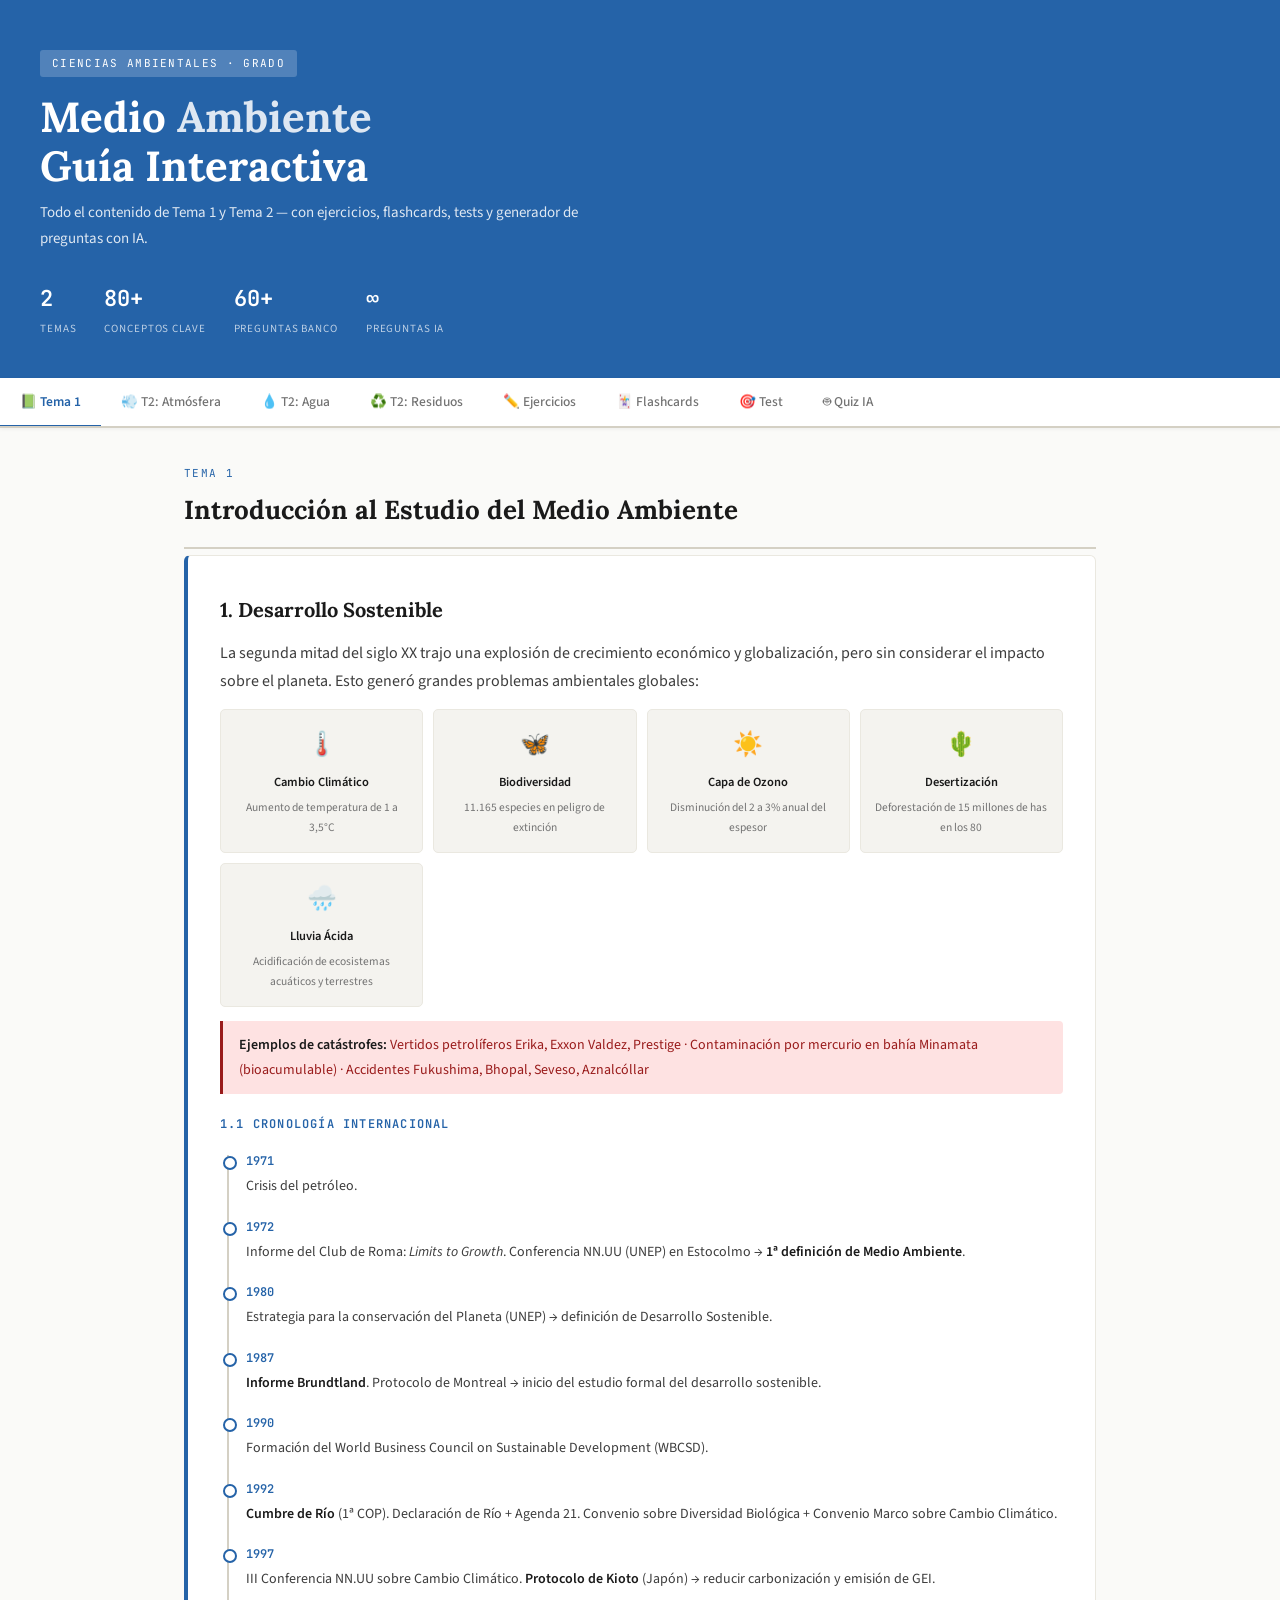
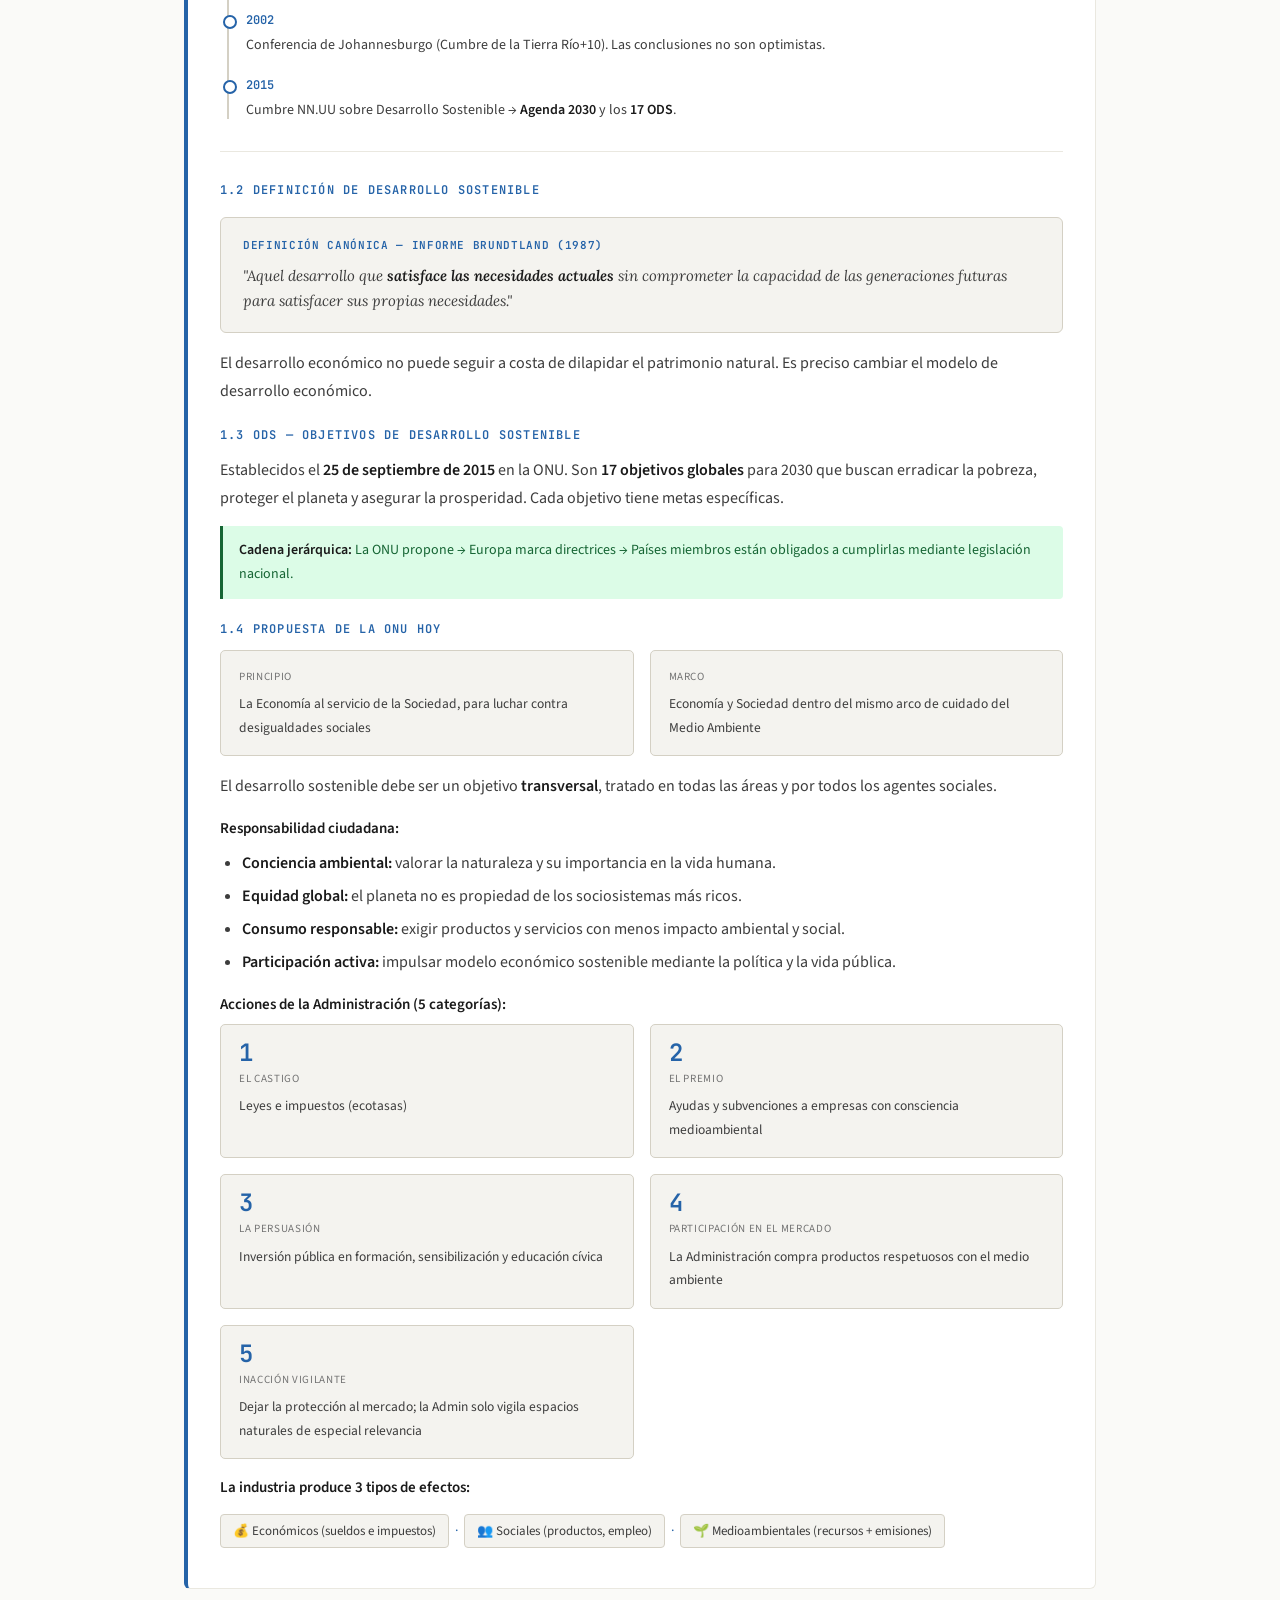
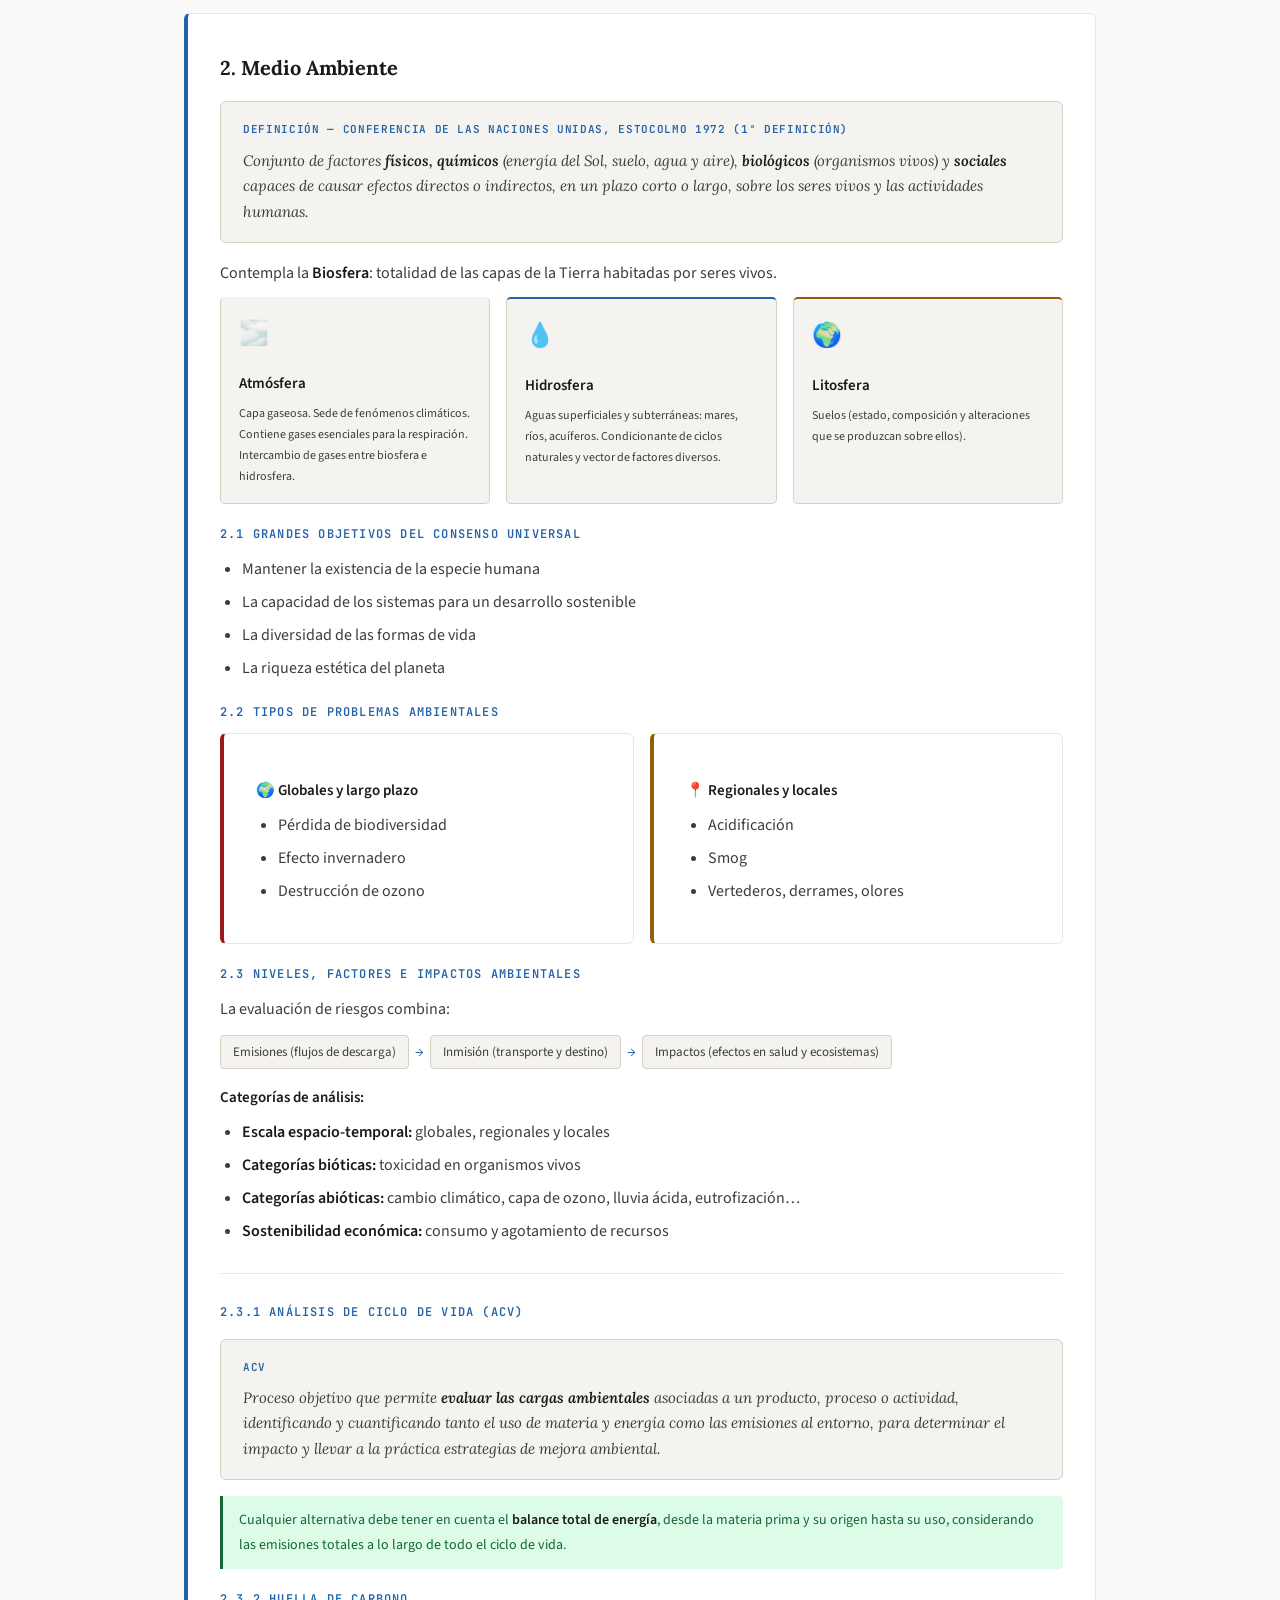
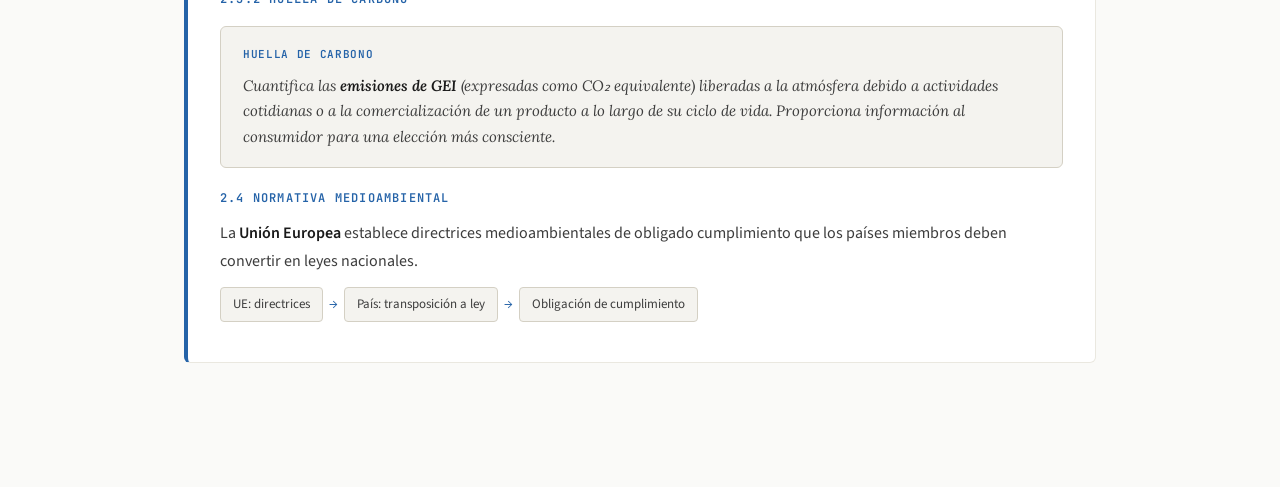
==== index.html @ f657740d "cm" ====
<!DOCTYPE html>
<html lang="es">
<head>
<meta charset="UTF-8">
<meta name="viewport" content="width=device-width, initial-scale=1.0">
<title>Medio Ambiente — Guía de Estudio Interactiva</title>
<link href="https://fonts.googleapis.com/css2?family=Lora:ital,wght@0,400;0,600;0,700;1,400&family=Source+Sans+3:wght@400;500;600&family=JetBrains+Mono:wght@400;500&display=swap" rel="stylesheet">
<style>
:root {
  --bg: #fafaf8;
  --bg2: #ffffff;
  --bg3: #f4f3ef;
  --surface: #f0efe9;
  --surface2: #e8e6de;
  --border: #d4d0c4;
  --border-light: #eae8e0;
  --accent: #2563a8;
  --accent-light: #dbeafe;
  --gold: #92600a;
  --gold-light: #fef3c7;
  --green: #166534;
  --green-light: #dcfce7;
  --red: #991b1b;
  --red-light: #fee2e2;
  --text: #1a1a1a;
  --text2: #3d3d3d;
  --text3: #737373;
  --mono: 'JetBrains Mono', monospace;
  --serif: 'Lora', serif;
  --sans: 'Source Sans 3', sans-serif;
}

* { margin: 0; padding: 0; box-sizing: border-box; }

body {
  background: var(--bg);
  color: var(--text);
  font-family: var(--sans);
  font-size: 16px;
  line-height: 1.75;
  overflow-x: hidden;
}

::-webkit-scrollbar { width: 6px; }
::-webkit-scrollbar-track { background: var(--bg3); }
::-webkit-scrollbar-thumb { background: var(--border); border-radius: 3px; }
::-webkit-scrollbar-thumb:hover { background: var(--accent); }

/* HEADER */
.hero {
  background: var(--accent);
  padding: 48px 40px 40px;
}
.hero-badge {
  display: inline-block;
  background: rgba(255,255,255,0.2);
  color: #fff;
  font-family: var(--mono);
  font-size: 11px;
  letter-spacing: 0.12em;
  padding: 4px 12px;
  border-radius: 3px;
  margin-bottom: 16px;
  text-transform: uppercase;
}
.hero h1 {
  font-family: var(--serif);
  font-size: clamp(26px, 4vw, 42px);
  font-weight: 700;
  line-height: 1.15;
  color: #fff;
  margin-bottom: 10px;
}
.hero h1 span { opacity: 0.85; }
.hero p {
  color: rgba(255,255,255,0.85);
  font-size: 15px;
  max-width: 560px;
  margin-bottom: 28px;
}
.hero-stats { display: flex; gap: 28px; flex-wrap: wrap; }
.hero-stat { display: flex; flex-direction: column; }
.hero-stat .num {
  font-family: var(--mono);
  font-size: 22px;
  font-weight: 600;
  color: #fff;
}
.hero-stat .lbl {
  font-size: 11px;
  color: rgba(255,255,255,0.7);
  text-transform: uppercase;
  letter-spacing: 0.08em;
}

/* NAV */
nav {
  position: sticky;
  top: 0;
  z-index: 100;
  background: #fff;
  border-bottom: 2px solid var(--border);
  display: flex;
  gap: 0;
  overflow-x: auto;
  scrollbar-width: none;
  box-shadow: 0 1px 4px rgba(0,0,0,0.06);
}
nav::-webkit-scrollbar { display: none; }
.nav-btn {
  flex-shrink: 0;
  background: none;
  border: none;
  color: var(--text3);
  font-family: var(--sans);
  font-size: 13.5px;
  font-weight: 500;
  padding: 14px 20px;
  cursor: pointer;
  transition: color 0.15s, border-color 0.15s;
  border-bottom: 3px solid transparent;
  margin-bottom: -2px;
  white-space: nowrap;
}
.nav-btn:hover { color: var(--accent); }
.nav-btn.active { color: var(--accent); border-bottom-color: var(--accent); font-weight: 600; }

/* MAIN LAYOUT */
main { max-width: 960px; margin: 0 auto; padding: 36px 24px 100px; }

/* SECTIONS */
.section { display: none; }
.section.active { display: block; }

/* CARDS */
.card {
  background: var(--bg2);
  border: 1px solid var(--border-light);
  border-radius: 6px;
  padding: 28px 32px;
  margin-bottom: 24px;
}
.card-accent { border-left: 4px solid var(--accent); }
.card-gold { border-left: 4px solid var(--gold); }
.card-blue { border-left: 4px solid var(--accent); }
.card-red { border-left: 4px solid var(--red); }
.card-orange { border-left: 4px solid var(--gold); }

.section-title {
  font-family: var(--serif);
  font-size: 26px;
  font-weight: 700;
  color: var(--text);
  margin-bottom: 6px;
  padding-bottom: 14px;
  border-bottom: 2px solid var(--border);
}
.section-subtitle {
  color: var(--accent);
  font-family: var(--mono);
  font-size: 11px;
  letter-spacing: 0.12em;
  text-transform: uppercase;
  margin-bottom: 4px;
}

h2 {
  font-family: var(--serif);
  font-size: 20px;
  font-weight: 700;
  color: var(--text);
  margin-bottom: 12px;
  margin-top: 8px;
}
h3 {
  font-size: 12px;
  font-weight: 600;
  color: var(--accent);
  margin-bottom: 10px;
  margin-top: 20px;
  text-transform: uppercase;
  letter-spacing: 0.1em;
  font-family: var(--mono);
}
h4 {
  font-size: 15px;
  font-weight: 600;
  color: var(--text);
  margin-bottom: 6px;
  margin-top: 16px;
}
p { color: var(--text2); margin-bottom: 10px; }
ul, ol { color: var(--text2); padding-left: 22px; margin-bottom: 10px; }
li { margin-bottom: 5px; }
strong { color: var(--text); font-weight: 600; }

/* HIGHLIGHT BOXES */
.highlight {
  background: var(--green-light);
  border-left: 3px solid var(--green);
  border-radius: 0 4px 4px 0;
  padding: 12px 16px;
  margin: 14px 0;
  font-size: 14px;
  color: var(--green);
}
.highlight-gold {
  background: var(--gold-light);
  border-left: 3px solid var(--gold);
  border-radius: 0 4px 4px 0;
  padding: 12px 16px;
  margin: 14px 0;
  font-size: 14px;
  color: var(--gold);
}
.highlight-blue {
  background: var(--accent-light);
  border-left: 3px solid var(--accent);
  border-radius: 0 4px 4px 0;
  padding: 12px 16px;
  margin: 14px 0;
  font-size: 14px;
  color: var(--accent);
}
.highlight-red {
  background: var(--red-light);
  border-left: 3px solid var(--red);
  border-radius: 0 4px 4px 0;
  padding: 12px 16px;
  margin: 14px 0;
  font-size: 14px;
  color: var(--red);
}

/* DEFINITION BOX */
.def-box {
  background: var(--bg3);
  border-radius: 6px;
  padding: 18px 22px;
  margin: 16px 0;
  border: 1px solid var(--border);
}
.def-term {
  font-family: var(--mono);
  font-size: 11px;
  font-weight: 600;
  color: var(--accent);
  letter-spacing: 0.06em;
  text-transform: uppercase;
  margin-bottom: 8px;
}
.def-text { color: var(--text2); font-size: 15px; font-family: var(--serif); font-style: italic; line-height: 1.7; }

/* TABLE */
table {
  width: 100%;
  border-collapse: collapse;
  margin: 16px 0;
  font-size: 14px;
}
th {
  background: var(--bg3);
  color: var(--text);
  font-family: var(--sans);
  font-size: 12px;
  font-weight: 600;
  letter-spacing: 0.04em;
  text-transform: uppercase;
  padding: 10px 14px;
  text-align: left;
  border-bottom: 2px solid var(--border);
}
td {
  padding: 9px 14px;
  border-bottom: 1px solid var(--border-light);
  color: var(--text2);
  vertical-align: top;
}
tr:nth-child(even) td { background: var(--bg3); }

/* TAG/BADGE */
.tag {
  display: inline-block;
  background: var(--surface);
  border: 1px solid var(--border);
  color: var(--text3);
  font-family: var(--mono);
  font-size: 11px;
  padding: 2px 8px;
  border-radius: 3px;
  margin: 2px 3px 2px 0;
}
.tag-green { color: var(--green); border-color: #bbf7d0; background: var(--green-light); }
.tag-gold { color: var(--gold); border-color: #fde68a; background: var(--gold-light); }
.tag-blue { color: var(--accent); border-color: #bfdbfe; background: var(--accent-light); }
.tag-red { color: var(--red); border-color: #fecaca; background: var(--red-light); }

/* GRID */
.grid-2 { display: grid; grid-template-columns: 1fr 1fr; gap: 16px; margin-bottom: 16px; }
.grid-3 { display: grid; grid-template-columns: 1fr 1fr 1fr; gap: 16px; margin-bottom: 16px; }
@media (max-width: 700px) {
  .grid-2, .grid-3 { grid-template-columns: 1fr; }
}

/* MINI CARD */
.mini-card {
  background: var(--bg3);
  border: 1px solid var(--border);
  border-radius: 5px;
  padding: 16px 18px;
}
.mini-card .num {
  font-family: var(--mono);
  font-size: 24px;
  font-weight: 600;
  color: var(--accent);
  line-height: 1;
  margin-bottom: 4px;
}
.mini-card .label { font-size: 11px; color: var(--text3); text-transform: uppercase; letter-spacing: 0.06em; }
.mini-card .desc { font-size: 13.5px; color: var(--text2); margin-top: 6px; }

/* TIMELINE */
.timeline { position: relative; padding-left: 26px; margin: 16px 0; }
.timeline::before {
  content: '';
  position: absolute;
  left: 7px; top: 4px; bottom: 4px;
  width: 2px;
  background: var(--border);
}
.timeline-item { position: relative; margin-bottom: 18px; }
.timeline-item::before {
  content: '';
  position: absolute;
  left: -23px; top: 5px;
  width: 10px; height: 10px;
  border-radius: 50%;
  background: var(--bg2);
  border: 2px solid var(--accent);
}
.timeline-year {
  font-family: var(--mono);
  font-size: 12px;
  font-weight: 600;
  color: var(--accent);
  margin-bottom: 2px;
}
.timeline-text { font-size: 14px; color: var(--text2); }

/* ACCORDION */
.accordion {
  border: 1px solid var(--border);
  border-radius: 5px;
  margin-bottom: 8px;
  overflow: hidden;
}
.accordion-header {
  background: var(--bg3);
  padding: 13px 18px;
  cursor: pointer;
  display: flex;
  justify-content: space-between;
  align-items: center;
  font-weight: 600;
  font-size: 14px;
  color: var(--text);
  transition: background 0.15s;
  user-select: none;
}
.accordion-header:hover { background: var(--surface2); }
.accordion-icon {
  font-family: var(--mono);
  font-size: 18px;
  color: var(--accent);
  transition: transform 0.2s;
  line-height: 1;
}
.accordion-body {
  max-height: 0;
  overflow: hidden;
  transition: max-height 0.35s ease;
  background: var(--bg2);
}
.accordion-body-inner { padding: 16px 18px; font-size: 14px; color: var(--text2); }
.accordion.open .accordion-icon { transform: rotate(45deg); }
.accordion.open .accordion-body { max-height: 1500px; }

/* QUIZ */
.quiz-header {
  display: flex;
  justify-content: space-between;
  align-items: center;
  margin-bottom: 20px;
  flex-wrap: wrap;
  gap: 8px;
}
.quiz-progress { font-family: var(--mono); font-size: 12px; color: var(--text3); }
.quiz-score-badge {
  background: var(--accent-light);
  border: 1px solid #bfdbfe;
  border-radius: 4px;
  padding: 4px 14px;
  font-family: var(--mono);
  font-size: 13px;
  color: var(--accent);
  font-weight: 600;
}
.question-box {
  background: var(--bg2);
  border: 1px solid var(--border);
  border-radius: 6px;
  padding: 26px;
  margin-bottom: 16px;
}
.question-num {
  font-family: var(--mono);
  font-size: 11px;
  color: var(--text3);
  letter-spacing: 0.12em;
  text-transform: uppercase;
  margin-bottom: 8px;
}
.question-topic {
  display: inline-block;
  background: var(--accent-light);
  color: var(--accent);
  font-size: 11px;
  font-family: var(--mono);
  padding: 2px 10px;
  border-radius: 3px;
  margin-bottom: 14px;
}
.question-text {
  font-size: 16px;
  font-weight: 500;
  color: var(--text);
  line-height: 1.6;
  margin-bottom: 18px;
  font-family: var(--serif);
}
.options { display: flex; flex-direction: column; gap: 8px; }
.option-btn {
  background: var(--bg3);
  border: 1px solid var(--border);
  border-radius: 5px;
  padding: 12px 16px;
  text-align: left;
  color: var(--text2);
  font-family: var(--sans);
  font-size: 14.5px;
  cursor: pointer;
  transition: all 0.15s;
  display: flex;
  align-items: flex-start;
  gap: 12px;
}
.option-btn:hover:not(:disabled) {
  background: var(--accent-light);
  border-color: #93c5fd;
  color: var(--text);
}
.option-btn.correct { background: var(--green-light); border-color: #86efac; color: var(--green); }
.option-btn.wrong { background: var(--red-light); border-color: #fca5a5; color: var(--red); }
.option-letter {
  flex-shrink: 0;
  width: 24px; height: 24px;
  background: var(--bg2);
  border: 1px solid var(--border);
  border-radius: 4px;
  display: flex; align-items: center; justify-content: center;
  font-family: var(--mono);
  font-size: 11px;
  font-weight: 600;
  color: var(--text3);
}
.option-btn.correct .option-letter { background: var(--green); color: #fff; border-color: var(--green); }
.option-btn.wrong .option-letter { background: var(--red); color: #fff; border-color: var(--red); }

.feedback-box {
  display: none;
  border-radius: 5px;
  padding: 12px 16px;
  margin-top: 12px;
  font-size: 14px;
}
.feedback-box.show { display: block; }
.feedback-box.correct-fb { background: var(--green-light); border: 1px solid #86efac; color: var(--green); }
.feedback-box.wrong-fb { background: var(--red-light); border: 1px solid #fca5a5; color: var(--red); }
.feedback-icon { font-size: 16px; margin-right: 6px; }

.quiz-actions { display: flex; gap: 10px; align-items: center; flex-wrap: wrap; margin-top: 16px; }

/* BUTTONS */
.btn {
  background: var(--accent);
  color: #fff;
  border: none;
  border-radius: 5px;
  padding: 10px 20px;
  font-family: var(--sans);
  font-size: 14px;
  font-weight: 600;
  cursor: pointer;
  transition: opacity 0.15s, transform 0.1s;
}
.btn:hover { opacity: 0.88; transform: translateY(-1px); }
.btn:active { transform: translateY(0); }
.btn-secondary {
  background: var(--bg3);
  color: var(--text2);
  border: 1px solid var(--border);
}
.btn-secondary:hover { background: var(--surface2); color: var(--text); opacity: 1; }
.btn-gold { background: var(--gold); color: #fff; }
.btn-gold:hover { opacity: 0.88; }
.btn-blue { background: var(--accent); color: #fff; }

/* FLASHCARD */
.flashcard-container { perspective: 1000px; }
.flashcard {
  width: 100%;
  min-height: 200px;
  position: relative;
  transform-style: preserve-3d;
  transition: transform 0.45s;
  cursor: pointer;
  margin-bottom: 20px;
}
.flashcard.flipped { transform: rotateY(180deg); }
.flashcard-face {
  position: absolute;
  width: 100%; height: 100%;
  min-height: 200px;
  backface-visibility: hidden;
  border-radius: 8px;
  display: flex;
  flex-direction: column;
  align-items: center;
  justify-content: center;
  padding: 32px;
  text-align: center;
}
.flashcard-front { background: var(--bg2); border: 2px solid var(--border); }
.flashcard-back { background: var(--accent-light); border: 2px solid var(--accent); transform: rotateY(180deg); }
.flashcard-label {
  font-family: var(--mono);
  font-size: 10px;
  color: var(--text3);
  text-transform: uppercase;
  letter-spacing: 0.18em;
  margin-bottom: 12px;
}
.flashcard-text { font-size: 17px; font-weight: 500; color: var(--text); line-height: 1.5; font-family: var(--serif); }
.flashcard-back .flashcard-text { color: var(--accent); font-size: 14.5px; font-weight: 400; font-family: var(--sans); }
.flashcard-hint { font-size: 11px; color: var(--text3); margin-top: 12px; font-family: var(--mono); }

/* MATCHING */
.matching-grid { display: grid; grid-template-columns: 1fr 1fr; gap: 10px; margin-bottom: 14px; }
.match-item {
  background: var(--bg3);
  border: 1px solid var(--border);
  border-radius: 5px;
  padding: 12px 14px;
  cursor: pointer;
  font-size: 13.5px;
  color: var(--text2);
  transition: all 0.15s;
  text-align: center;
  user-select: none;
  min-height: 48px;
  display: flex; align-items: center; justify-content: center;
}
.match-item:hover { border-color: var(--accent); color: var(--accent); }
.match-item.selected { border-color: var(--accent); color: var(--accent); background: var(--accent-light); }
.match-item.matched { border-color: #86efac; color: var(--green); background: var(--green-light); opacity: 0.8; cursor: default; }
.match-item.wrong-match { border-color: #fca5a5; color: var(--red); background: var(--red-light); }

/* FILL IN THE BLANK */
.fill-sentence { font-size: 15px; color: var(--text2); line-height: 2.2; margin-bottom: 14px; }
.blank-input {
  background: var(--bg2);
  border: 1px solid var(--accent);
  border-bottom: 2px solid var(--accent);
  border-radius: 3px;
  color: var(--text);
  font-family: var(--mono);
  font-size: 13px;
  padding: 2px 10px;
  width: 150px;
  text-align: center;
  outline: none;
  transition: border-color 0.15s;
}
.blank-input:focus { box-shadow: 0 0 0 3px var(--accent-light); }
.blank-input.correct-blank { border-color: var(--green); background: var(--green-light); color: var(--green); }
.blank-input.wrong-blank { border-color: var(--red); background: var(--red-light); color: var(--red); }

/* PROGRESS BAR */
.progress-bar { height: 4px; background: var(--surface); border-radius: 2px; overflow: hidden; margin-bottom: 18px; }
.progress-fill {
  height: 100%;
  background: var(--accent);
  border-radius: 2px;
  transition: width 0.4s ease;
}

/* TRUE/FALSE */
.tf-options { display: flex; gap: 12px; margin: 12px 0; }
.tf-btn {
  flex: 1;
  padding: 13px;
  border: 1px solid var(--border);
  border-radius: 5px;
  background: var(--bg3);
  color: var(--text2);
  font-family: var(--sans);
  font-size: 15px;
  font-weight: 600;
  cursor: pointer;
  transition: all 0.15s;
  text-align: center;
}
.tf-btn:hover:not(:disabled) { border-color: var(--accent); color: var(--accent); background: var(--accent-light); }
.tf-btn.correct-tf { background: var(--green-light); border-color: #86efac; color: var(--green); }
.tf-btn.wrong-tf { background: var(--red-light); border-color: #fca5a5; color: var(--red); }

/* AI QUIZ */
.ai-section {
  background: var(--bg2);
  border: 1px solid var(--border);
  border-top: 3px solid var(--accent);
  border-radius: 6px;
  padding: 28px 32px;
  margin-bottom: 28px;
}
.ai-title { font-family: var(--serif); font-size: 20px; font-weight: 700; color: var(--text); margin-bottom: 6px; }
.ai-desc { font-size: 14px; color: var(--text3); margin-bottom: 18px; }
.ai-controls { display: flex; gap: 10px; flex-wrap: wrap; align-items: center; margin-bottom: 18px; }
.ai-select {
  background: var(--bg3);
  border: 1px solid var(--border);
  color: var(--text);
  font-family: var(--sans);
  font-size: 14px;
  padding: 8px 12px;
  border-radius: 4px;
  outline: none;
  cursor: pointer;
}
.ai-select:focus { border-color: var(--accent); }
.loading-indicator { display: none; align-items: center; gap: 8px; color: var(--text3); font-size: 13px; }
.loading-indicator.show { display: flex; }
.loading-dots span {
  display: inline-block;
  width: 6px; height: 6px;
  background: var(--accent);
  border-radius: 50%;
  animation: bounce 1.2s infinite;
  margin: 0 2px;
}
.loading-dots span:nth-child(2) { animation-delay: 0.2s; }
.loading-dots span:nth-child(3) { animation-delay: 0.4s; }
@keyframes bounce {
  0%, 80%, 100% { transform: translateY(0); }
  40% { transform: translateY(-7px); }
}
.ai-question-display { display: none; margin-top: 20px; }
.ai-question-display.show { display: block; }

/* BANK */
.bank-grid { display: grid; grid-template-columns: repeat(auto-fill, minmax(280px, 1fr)); gap: 12px; margin-bottom: 20px; }
.bank-item {
  background: var(--bg2);
  border: 1px solid var(--border-light);
  border-radius: 5px;
  padding: 16px;
  transition: border-color 0.15s;
}
.bank-item:hover { border-color: var(--border); }
.bank-item-num { font-family: var(--mono); font-size: 10px; color: var(--text3); margin-bottom: 6px; }
.bank-item-q { font-size: 13.5px; color: var(--text); margin-bottom: 8px; font-weight: 500; line-height: 1.5; }
.bank-item-a {
  font-size: 13px;
  color: var(--text2);
  padding: 10px 12px;
  background: var(--bg3);
  border-radius: 4px;
  border-left: 3px solid var(--accent);
  display: none;
  line-height: 1.5;
}
.bank-item-a.show { display: block; }
.bank-toggle {
  background: none;
  border: none;
  color: var(--accent);
  font-size: 12px;
  font-family: var(--mono);
  cursor: pointer;
  padding: 4px 0;
  transition: opacity 0.15s;
  text-transform: uppercase;
  letter-spacing: 0.08em;
}
.bank-toggle:hover { opacity: 0.7; }

/* SEPARATOR */
.sep { height: 1px; background: var(--border-light); margin: 28px 0; }

/* SCORE SUMMARY */
.score-summary {
  background: var(--bg3);
  border: 1px solid var(--border);
  border-radius: 6px;
  padding: 24px 28px;
  text-align: center;
  display: none;
}
.score-summary.show { display: block; }
.score-big { font-family: var(--mono); font-size: 48px; font-weight: 600; color: var(--accent); line-height: 1; margin-bottom: 8px; }
.score-label { font-size: 14px; color: var(--text3); margin-bottom: 12px; }
.score-msg { font-size: 15px; color: var(--text2); }

/* ANIMATIONS */
@keyframes fadeIn {
  from { opacity: 0; transform: translateY(6px); }
  to { opacity: 1; transform: translateY(0); }
}
.section.active { animation: fadeIn 0.25s ease; }

/* FORMULA */
.formula {
  font-family: var(--mono);
  background: var(--gold-light);
  border: 1px solid #fde68a;
  border-radius: 4px;
  padding: 10px 16px;
  margin: 10px 0;
  font-size: 13.5px;
  color: var(--gold);
  display: block;
}

/* PYRAMID */
.pyramid { margin: 18px 0; }
.pyramid-level { display: flex; justify-content: center; margin-bottom: 4px; }
.pyramid-block {
  border-radius: 4px;
  padding: 9px 18px;
  text-align: center;
  font-size: 13px;
  font-weight: 500;
  transition: transform 0.15s;
  cursor: default;
  white-space: nowrap;
}
.pyramid-block:hover { transform: scale(1.02); }

/* CHIP FLOW */
.flow { display: flex; align-items: center; flex-wrap: wrap; gap: 6px; margin: 12px 0; }
.flow-step {
  background: var(--bg3);
  border: 1px solid var(--border);
  border-radius: 4px;
  padding: 5px 12px;
  font-size: 13px;
  color: var(--text2);
  white-space: nowrap;
}
.flow-arrow { color: var(--accent); font-size: 14px; flex-shrink: 0; }

/* CONTAMINANT GRID */
.contaminant-grid { display: grid; grid-template-columns: repeat(auto-fill, minmax(180px, 1fr)); gap: 10px; margin: 14px 0; }
.contaminant-card {
  background: var(--bg3);
  border: 1px solid var(--border-light);
  border-radius: 5px;
  padding: 14px;
  text-align: center;
}
.contaminant-icon { font-size: 24px; margin-bottom: 6px; }
.contaminant-name { font-family: var(--sans); font-size: 12.5px; color: var(--text); font-weight: 600; margin-bottom: 4px; }
.contaminant-desc { font-size: 11.5px; color: var(--text3); }

/* TECH GRID */
.tech-grid { display: grid; grid-template-columns: repeat(auto-fill, minmax(210px, 1fr)); gap: 12px; margin: 14px 0; }
.tech-card {
  background: var(--bg2);
  border: 1px solid var(--border-light);
  border-radius: 5px;
  padding: 16px;
  transition: border-color 0.15s;
}
.tech-card:hover { border-color: var(--border); }
.tech-name { font-family: var(--mono); font-size: 11px; font-weight: 600; color: var(--accent); margin-bottom: 10px; text-transform: uppercase; letter-spacing: 0.08em; }
.tech-row { display: flex; justify-content: space-between; font-size: 12.5px; margin-bottom: 4px; }
.tech-key { color: var(--text3); }
.tech-val { color: var(--text2); text-align: right; max-width: 60%; }

/* RESPONSIVE */
@media (max-width: 600px) {
  .hero { padding: 36px 20px 32px; }
  main { padding: 20px 16px 80px; }
  .card { padding: 20px 18px; }
  .question-box { padding: 18px; }
  .matching-grid { grid-template-columns: 1fr; }
  .ai-section { padding: 20px 18px; }
}
</style>
</head>
<body>

<!-- ===== HERO ===== -->
<div class="hero">
  <div class="hero-badge">Ciencias Ambientales · Grado</div>
  <h1>Medio <span>Ambiente</span><br>Guía Interactiva</h1>
  <p>Todo el contenido de Tema 1 y Tema 2 — con ejercicios, flashcards, tests y generador de preguntas con IA.</p>
  <div class="hero-stats">
    <div class="hero-stat"><span class="num">2</span><span class="lbl">Temas</span></div>
    <div class="hero-stat"><span class="num">80+</span><span class="lbl">Conceptos clave</span></div>
    <div class="hero-stat"><span class="num">60+</span><span class="lbl">Preguntas banco</span></div>
    <div class="hero-stat"><span class="num">∞</span><span class="lbl">Preguntas IA</span></div>
  </div>
</div>

<!-- ===== NAV ===== -->
<nav id="main-nav">
  <button class="nav-btn active" onclick="showSection('tema1')">📗 Tema 1</button>
  <button class="nav-btn" onclick="showSection('tema2-atm')">💨 T2: Atmósfera</button>
  <button class="nav-btn" onclick="showSection('tema2-agua')">💧 T2: Agua</button>
  <button class="nav-btn" onclick="showSection('tema2-residuos')">♻️ T2: Residuos</button>
  <button class="nav-btn" onclick="showSection('ejercicios')">✏️ Ejercicios</button>
  <button class="nav-btn" onclick="showSection('flashcards')">🃏 Flashcards</button>
  <button class="nav-btn" onclick="showSection('test')">🎯 Test</button>
  <button class="nav-btn" onclick="showSection('ia-quiz')">🤖 Quiz IA</button>
</nav>

<main>

<!-- ============================================================
     TEMA 1: INTRODUCCIÓN AL MEDIO AMBIENTE
     ============================================================ -->
<div id="tema1" class="section active">
  <p class="section-subtitle">Tema 1</p>
  <h1 class="section-title">Introducción al Estudio del Medio Ambiente</h1>

  <!-- 1. DESARROLLO SOSTENIBLE -->
  <div class="card card-accent">
    <h2>1. Desarrollo Sostenible</h2>
    <p>La segunda mitad del siglo XX trajo una explosión de crecimiento económico y globalización, pero sin considerar el impacto sobre el planeta. Esto generó grandes problemas ambientales globales:</p>
    <div class="contaminant-grid">
      <div class="contaminant-card">
        <div class="contaminant-icon">🌡️</div>
        <div class="contaminant-name">Cambio Climático</div>
        <div class="contaminant-desc">Aumento de temperatura de 1 a 3,5°C</div>
      </div>
      <div class="contaminant-card">
        <div class="contaminant-icon">🦋</div>
        <div class="contaminant-name">Biodiversidad</div>
        <div class="contaminant-desc">11.165 especies en peligro de extinción</div>
      </div>
      <div class="contaminant-card">
        <div class="contaminant-icon">☀️</div>
        <div class="contaminant-name">Capa de Ozono</div>
        <div class="contaminant-desc">Disminución del 2 a 3% anual del espesor</div>
      </div>
      <div class="contaminant-card">
        <div class="contaminant-icon">🌵</div>
        <div class="contaminant-name">Desertización</div>
        <div class="contaminant-desc">Deforestación de 15 millones de has en los 80</div>
      </div>
      <div class="contaminant-card">
        <div class="contaminant-icon">🌧️</div>
        <div class="contaminant-name">Lluvia Ácida</div>
        <div class="contaminant-desc">Acidificación de ecosistemas acuáticos y terrestres</div>
      </div>
    </div>

    <div class="highlight-red">
      <strong>Ejemplos de catástrofes:</strong> Vertidos petrolíferos Erika, Exxon Valdez, Prestige · Contaminación por mercurio en bahía Minamata (bioacumulable) · Accidentes Fukushima, Bhopal, Seveso, Aznalcóllar
    </div>

    <h3>1.1 Cronología Internacional</h3>
    <div class="timeline">
      <div class="timeline-item">
        <div class="timeline-year">1971</div>
        <div class="timeline-text">Crisis del petróleo.</div>
      </div>
      <div class="timeline-item">
        <div class="timeline-year">1972</div>
        <div class="timeline-text">Informe del Club de Roma: <em>Limits to Growth</em>. Conferencia NN.UU (UNEP) en Estocolmo → <strong>1ª definición de Medio Ambiente</strong>.</div>
      </div>
      <div class="timeline-item">
        <div class="timeline-year">1980</div>
        <div class="timeline-text">Estrategia para la conservación del Planeta (UNEP) → definición de Desarrollo Sostenible.</div>
      </div>
      <div class="timeline-item">
        <div class="timeline-year">1987</div>
        <div class="timeline-text"><strong>Informe Brundtland</strong>. Protocolo de Montreal → inicio del estudio formal del desarrollo sostenible.</div>
      </div>
      <div class="timeline-item">
        <div class="timeline-year">1990</div>
        <div class="timeline-text">Formación del World Business Council on Sustainable Development (WBCSD).</div>
      </div>
      <div class="timeline-item">
        <div class="timeline-year">1992</div>
        <div class="timeline-text"><strong>Cumbre de Río</strong> (1ª COP). Declaración de Río + Agenda 21. Convenio sobre Diversidad Biológica + Convenio Marco sobre Cambio Climático.</div>
      </div>
      <div class="timeline-item">
        <div class="timeline-year">1997</div>
        <div class="timeline-text">III Conferencia NN.UU sobre Cambio Climático. <strong>Protocolo de Kioto</strong> (Japón) → reducir carbonización y emisión de GEI.</div>
      </div>
      <div class="timeline-item">
        <div class="timeline-year">2002</div>
        <div class="timeline-text">Conferencia de Johannesburgo (Cumbre de la Tierra Río+10). Las conclusiones no son optimistas.</div>
      </div>
      <div class="timeline-item">
        <div class="timeline-year">2015</div>
        <div class="timeline-text">Cumbre NN.UU sobre Desarrollo Sostenible → <strong>Agenda 2030</strong> y los <strong>17 ODS</strong>.</div>
      </div>
    </div>

    <div class="sep"></div>

    <h3>1.2 Definición de Desarrollo Sostenible</h3>
    <div class="def-box">
      <div class="def-term">Definición canónica — Informe Brundtland (1987)</div>
      <div class="def-text">"Aquel desarrollo que <strong>satisface las necesidades actuales</strong> sin comprometer la capacidad de las generaciones futuras para satisfacer sus propias necesidades."</div>
    </div>
    <p>El desarrollo económico no puede seguir a costa de dilapidar el patrimonio natural. Es preciso cambiar el modelo de desarrollo económico.</p>

    <h3>1.3 ODS — Objetivos de Desarrollo Sostenible</h3>
    <p>Establecidos el <strong>25 de septiembre de 2015</strong> en la ONU. Son <strong>17 objetivos globales</strong> para 2030 que buscan erradicar la pobreza, proteger el planeta y asegurar la prosperidad. Cada objetivo tiene metas específicas.</p>
    <div class="highlight">
      <strong>Cadena jerárquica:</strong> La ONU propone → Europa marca directrices → Países miembros están obligados a cumplirlas mediante legislación nacional.
    </div>

    <h3>1.4 Propuesta de la ONU hoy</h3>
    <div class="grid-2">
      <div class="mini-card">
        <div class="label">Principio</div>
        <div class="desc">La Economía al servicio de la Sociedad, para luchar contra desigualdades sociales</div>
      </div>
      <div class="mini-card">
        <div class="label">Marco</div>
        <div class="desc">Economía y Sociedad dentro del mismo arco de cuidado del Medio Ambiente</div>
      </div>
    </div>
    <p>El desarrollo sostenible debe ser un objetivo <strong>transversal</strong>, tratado en todas las áreas y por todos los agentes sociales.</p>

    <h4>Responsabilidad ciudadana:</h4>
    <ul>
      <li><strong>Conciencia ambiental:</strong> valorar la naturaleza y su importancia en la vida humana.</li>
      <li><strong>Equidad global:</strong> el planeta no es propiedad de los sociosistemas más ricos.</li>
      <li><strong>Consumo responsable:</strong> exigir productos y servicios con menos impacto ambiental y social.</li>
      <li><strong>Participación activa:</strong> impulsar modelo económico sostenible mediante la política y la vida pública.</li>
    </ul>

    <h4>Acciones de la Administración (5 categorías):</h4>
    <div class="grid-2">
      <div class="mini-card">
        <div class="num">1</div>
        <div class="label">El Castigo</div>
        <div class="desc">Leyes e impuestos (ecotasas)</div>
      </div>
      <div class="mini-card">
        <div class="num">2</div>
        <div class="label">El Premio</div>
        <div class="desc">Ayudas y subvenciones a empresas con consciencia medioambiental</div>
      </div>
      <div class="mini-card">
        <div class="num">3</div>
        <div class="label">La Persuasión</div>
        <div class="desc">Inversión pública en formación, sensibilización y educación cívica</div>
      </div>
      <div class="mini-card">
        <div class="num">4</div>
        <div class="label">Participación en el Mercado</div>
        <div class="desc">La Administración compra productos respetuosos con el medio ambiente</div>
      </div>
      <div class="mini-card">
        <div class="num">5</div>
        <div class="label">Inacción Vigilante</div>
        <div class="desc">Dejar la protección al mercado; la Admin solo vigila espacios naturales de especial relevancia</div>
      </div>
    </div>

    <h4>La industria produce 3 tipos de efectos:</h4>
    <div class="flow">
      <div class="flow-step">💰 Económicos (sueldos e impuestos)</div>
      <div class="flow-arrow">·</div>
      <div class="flow-step">👥 Sociales (productos, empleo)</div>
      <div class="flow-arrow">·</div>
      <div class="flow-step">🌱 Medioambientales (recursos + emisiones)</div>
    </div>
  </div>

  <!-- 2. MEDIO AMBIENTE -->
  <div class="card card-blue">
    <h2>2. Medio Ambiente</h2>
    <div class="def-box">
      <div class="def-term">Definición — Conferencia de las Naciones Unidas, Estocolmo 1972 (1ª definición)</div>
      <div class="def-text">Conjunto de factores <strong>físicos, químicos</strong> (energía del Sol, suelo, agua y aire), <strong>biológicos</strong> (organismos vivos) y <strong>sociales</strong> capaces de causar efectos directos o indirectos, en un plazo corto o largo, sobre los seres vivos y las actividades humanas.</div>
    </div>

    <p>Contempla la <strong>Biosfera</strong>: totalidad de las capas de la Tierra habitadas por seres vivos.</p>

    <div class="grid-3">
      <div class="mini-card" style="border-top: 2px solid var(--blue);">
        <div class="contaminant-icon">🌫️</div>
        <h4>Atmósfera</h4>
        <div class="desc" style="font-size:12px;color:var(--text2)">Capa gaseosa. Sede de fenómenos climáticos. Contiene gases esenciales para la respiración. Intercambio de gases entre biosfera e hidrosfera.</div>
      </div>
      <div class="mini-card" style="border-top: 2px solid var(--accent);">
        <div class="contaminant-icon">💧</div>
        <h4>Hidrosfera</h4>
        <div class="desc" style="font-size:12px;color:var(--text2)">Aguas superficiales y subterráneas: mares, ríos, acuíferos. Condicionante de ciclos naturales y vector de factores diversos.</div>
      </div>
      <div class="mini-card" style="border-top: 2px solid var(--gold);">
        <div class="contaminant-icon">🌍</div>
        <h4>Litosfera</h4>
        <div class="desc" style="font-size:12px;color:var(--text2)">Suelos (estado, composición y alteraciones que se produzcan sobre ellos).</div>
      </div>
    </div>

    <h3>2.1 Grandes Objetivos del Consenso Universal</h3>
    <ul>
      <li>Mantener la existencia de la especie humana</li>
      <li>La capacidad de los sistemas para un desarrollo sostenible</li>
      <li>La diversidad de las formas de vida</li>
      <li>La riqueza estética del planeta</li>
    </ul>

    <h3>2.2 Tipos de Problemas Ambientales</h3>
    <div class="grid-2">
      <div class="card card-red" style="margin:0;">
        <h4>🌍 Globales y largo plazo</h4>
        <ul>
          <li>Pérdida de biodiversidad</li>
          <li>Efecto invernadero</li>
          <li>Destrucción de ozono</li>
        </ul>
      </div>
      <div class="card card-orange" style="margin:0;">
        <h4>📍 Regionales y locales</h4>
        <ul>
          <li>Acidificación</li>
          <li>Smog</li>
          <li>Vertederos, derrames, olores</li>
        </ul>
      </div>
    </div>

    <h3>2.3 Niveles, Factores e Impactos Ambientales</h3>
    <p>La evaluación de riesgos combina:</p>
    <div class="flow">
      <div class="flow-step">Emisiones (flujos de descarga)</div>
      <div class="flow-arrow">→</div>
      <div class="flow-step">Inmisión (transporte y destino)</div>
      <div class="flow-arrow">→</div>
      <div class="flow-step">Impactos (efectos en salud y ecosistemas)</div>
    </div>

    <h4>Categorías de análisis:</h4>
    <ul>
      <li><strong>Escala espacio-temporal:</strong> globales, regionales y locales</li>
      <li><strong>Categorías bióticas:</strong> toxicidad en organismos vivos</li>
      <li><strong>Categorías abióticas:</strong> cambio climático, capa de ozono, lluvia ácida, eutrofización…</li>
      <li><strong>Sostenibilidad económica:</strong> consumo y agotamiento de recursos</li>
    </ul>

    <div class="sep"></div>

    <h3>2.3.1 Análisis de Ciclo de Vida (ACV)</h3>
    <div class="def-box">
      <div class="def-term">ACV</div>
      <div class="def-text">Proceso objetivo que permite <strong>evaluar las cargas ambientales</strong> asociadas a un producto, proceso o actividad, identificando y cuantificando tanto el uso de materia y energía como las emisiones al entorno, para determinar el impacto y llevar a la práctica estrategias de mejora ambiental.</div>
    </div>
    <div class="highlight">
      Cualquier alternativa debe tener en cuenta el <strong>balance total de energía</strong>, desde la materia prima y su origen hasta su uso, considerando las emisiones totales a lo largo de todo el ciclo de vida.
    </div>

    <h3>2.3.2 Huella de Carbono</h3>
    <div class="def-box">
      <div class="def-term">Huella de Carbono</div>
      <div class="def-text">Cuantifica las <strong>emisiones de GEI</strong> (expresadas como CO₂ equivalente) liberadas a la atmósfera debido a actividades cotidianas o a la comercialización de un producto a lo largo de su ciclo de vida. Proporciona información al consumidor para una elección más consciente.</div>
    </div>

    <h3>2.4 Normativa Medioambiental</h3>
    <p>La <strong>Unión Europea</strong> establece directrices medioambientales de obligado cumplimiento que los países miembros deben convertir en leyes nacionales.</p>
    <div class="flow">
      <div class="flow-step">UE: directrices</div>
      <div class="flow-arrow">→</div>
      <div class="flow-step">País: transposición a ley</div>
      <div class="flow-arrow">→</div>
      <div class="flow-step">Obligación de cumplimiento</div>
    </div>
  </div>
</div>

<!-- ============================================================
     TEMA 2 — ATMÓSFERA
     ============================================================ -->
<div id="tema2-atm" class="section">
  <p class="section-subtitle">Tema 2 · Sección 2.1 y 2.2</p>
  <h1 class="section-title">Contaminación Atmosférica y Control de Emisiones</h1>

  <div class="card card-accent">
    <h2>1. La Atmósfera</h2>
    <p>La atmósfera está constituida por varias capas. Las más importantes para la contaminación:</p>
    <div class="accordion">
      <div class="accordion-header" onclick="toggleAccordion(this)">
        <span>Troposfera (0–10 km)</span><span class="accordion-icon">+</span>
      </div>
      <div class="accordion-body">
        <div class="accordion-body-inner">
          Primeros 10 km. Comprende la biosfera. En contacto con la superficie (Litosfera). Entre la troposfera y la estratosfera está la <strong>capa de ozono (O₃)</strong>. El ozono absorbe la radiación UV y se descompone en O₂ + O (ciclo cerrado): <code>O₃(g) → O₂ + O</code>
        </div>
      </div>
    </div>
    <div class="accordion">
      <div class="accordion-header" onclick="toggleAccordion(this)">
        <span>Estratosfera</span><span class="accordion-icon">+</span>
      </div>
      <div class="accordion-body">
        <div class="accordion-body-inner">
          La temperatura <strong>aumenta con la altitud</strong> porque los rayos UV transforman el O₂ en ozono, el cual los absorbe calentándose e impidiendo que los rayos pasen a la superficie terrestre. Nos protege de la radiación UV (solo llega UV-A y UV-B).
        </div>
      </div>
    </div>
    <div class="accordion">
      <div class="accordion-header" onclick="toggleAccordion(this)">
        <span>Hueco en la capa de ozono</span><span class="accordion-icon">+</span>
      </div>
      <div class="accordion-body">
        <div class="accordion-body-inner">
          La emisión de compuestos químicos (CFC) reacciona con el ozono y provoca su destrucción. Si la radiación UV llegara íntegra a la Tierra, no podría haber vida. Los CFC se consideran <strong>contaminantes globales</strong> (afectan a todo el planeta), no locales.
        </div>
      </div>
    </div>

    <h2>2. Contaminación Atmosférica</h2>
    <div class="def-box">
      <div class="def-term">Definición — Directiva 2024/2881</div>
      <div class="def-text">Introducción directa/indirecta, por efecto de la actividad humana, de sustancias o energía en el aire ambiente que <strong>alteran su composición y tienen efectos nocivos</strong> sobre salud humana, medio ambiente y bienes materiales.</div>
    </div>

    <div class="highlight-gold">
      <strong>Importante:</strong> Los gases de efecto invernadero (GEI) y los CFC <u>no se engloban</u> dentro del término "contaminación atmosférica" ya que se consideran contaminantes <strong>globales</strong>.
    </div>

    <p>La medición de contaminantes atmosféricos requiere conocer:</p>
    <ul>
      <li><strong>Cantidad/magnitud</strong> de las sustancias</li>
      <li><strong>Tiempo en que permanecen</strong> activas (resistencia)</li>
    </ul>

    <h4>Unidades de concentración:</h4>
    <span class="formula">mg/m³, μg/m³ (indicar P y T) | % ppm (partes por millón) | ppb (partes por billón)</span>
    <p style="font-size:13px">Para convertir entre unidades masa/volumen y volumen/volumen se usa la <strong>ecuación de los gases ideales: P·V = n·R·T</strong></p>

    <h3>2.1 Clasificación de Contaminantes Atmosféricos</h3>
    <div class="def-box">
      <div class="def-term">Contaminantes Primarios</div>
      <div class="def-text">Sustancias vertidas <strong>directamente</strong> a la atmósfera por la fuente de emisión. Permanecen tal como fueron emitidos. Ej: CO₂ de coches o chimeneas industriales.</div>
    </div>
    <div class="def-box">
      <div class="def-term">Contaminantes Secundarios</div>
      <div class="def-text">No se emiten directamente. Se forman en la atmósfera a través de <strong>transformaciones químicas y fotoquímicas</strong> de contaminantes primarios entre sí o con constituyentes naturales. Ej: NO₂ se forma a partir de NO.</div>
    </div>

    <h4>Tabla de contaminantes por tipo:</h4>
    <table>
      <thead>
        <tr><th>Tipo</th><th>Contaminante Primario</th><th>Contaminante Secundario</th></tr>
      </thead>
      <tbody>
        <tr><td>Compuestos de S</td><td>SOx</td><td>SO₃, H₂SO₄ (lluvia ácida)</td></tr>
        <tr><td>Compuestos de N</td><td>NOx, NH₃</td><td>NO₂ (sistemas de automoción)</td></tr>
        <tr><td>Compuestos org. de C</td><td>CO, Hidrocarburos, COVs: CH₄</td><td>Compuestos volátiles</td></tr>
        <tr><td>Partículas</td><td>Sólidas, líquidas o mixtas</td><td>—</td></tr>
      </tbody>
    </table>

    <h3>2.2 Etapas del Proceso de Contaminación</h3>
    <div class="flow">
      <div class="flow-step">1. EMISIÓN</div>
      <div class="flow-arrow">→</div>
      <div class="flow-step">2. Dispersión + Transporte + Transformación</div>
      <div class="flow-arrow">→</div>
      <div class="flow-step">3. INMISIÓN (deposición)</div>
    </div>

    <div class="grid-2">
      <div class="def-box">
        <div class="def-term">Nivel de EMISIÓN</div>
        <div class="def-text">Velocidad a la que es emitido un contaminante por una fuente (masa contaminante/tiempo). <strong>Se controla con legislación de emisiones.</strong></div>
      </div>
      <div class="def-box">
        <div class="def-term">Nivel de INMISIÓN</div>
        <div class="def-text">Concentración de contaminantes en la atmósfera <strong>a nivel del suelo</strong>, después de ser dispersado. Se asocia con la normativa de calidad del aire.</div>
      </div>
    </div>

    <div class="highlight-gold">
      <strong>Catástrofes atmosféricas históricas:</strong> Valle del Meuse (Bélgica 1930): contaminación industrial + inversión térmica · Donora, Pennsylvania (EE.UU. 1948) · Londres (1952): "El gran smog de Londres", emisiones domésticas de calefacción.
    </div>
  </div>

  <!-- TÉCNICAS DE CONTROL -->
  <div class="card card-blue">
    <h2>3. Técnicas de Control de Contaminación Atmosférica</h2>
    <p>Existen <strong>3 medidas</strong> de control de la calidad del aire:</p>

    <div class="accordion">
      <div class="accordion-header" onclick="toggleAccordion(this)">
        <span>a) Prevención de la Contaminación (antes del proceso)</span><span class="accordion-icon">+</span>
      </div>
      <div class="accordion-body">
        <div class="accordion-body-inner">
          Medidas aplicadas <strong>antes de ejecutarse el proceso productivo</strong> con el fin de reducir emisiones por cambio de procesos o materias primas. Es lo más recomendable, eficaz y barato.<br><br>
          Parámetros de control: <strong>mejora de la calidad de materias primas</strong> (lavado y mezcla de combustibles) y conversión de materias primas (gasificación, fusión).<br><br>
          <em>Ejemplo:</em> El N₂ reacciona a T>1300°C y deja de ser inerte. Si en la combustión se consigue que la temperatura sea menor a 1300°C, se evita la formación de NOx → <strong>medida primaria</strong>.
        </div>
      </div>
    </div>

    <div class="accordion">
      <div class="accordion-header" onclick="toggleAccordion(this)">
        <span>b) Medidas Primarias de Control (modificar el proceso)</span><span class="accordion-icon">+</span>
      </div>
      <div class="accordion-body">
        <div class="accordion-body-inner">
          Modificar el proceso para <strong>evitar la formación</strong> del contaminante, modificando procesos (quemadores, combustibles). Son medidas integradas en los procesos que generan contaminación.<br><br>
          <strong>Objetivos:</strong> disminuir NOx y SO₂ modificando la combustión convencional y la combustión en lechos fluidizados.
        </div>
      </div>
    </div>

    <div class="accordion">
      <div class="accordion-header" onclick="toggleAccordion(this)">
        <span>c) Medidas Secundarias de Control (depurar los gases)</span><span class="accordion-icon">+</span>
      </div>
      <div class="accordion-body">
        <div class="accordion-body-inner">
          Procesos para <strong>depurar gases antes de que salgan a la atmósfera</strong> (tecnologías caras).<br><br>
          1. Mejora de la dispersión → ej: altura de chimeneas (las chimeneas altas: arriba hay más corrientes de aire → la contaminación se dispersa más)<br>
          2. Poner elementos que retengan contaminantes aguas abajo (antes de la salida).
        </div>
      </div>
    </div>

    <div class="sep"></div>
    <h2>3.1 Técnicas para Partículas</h2>
    <p>El comportamiento de las partículas en la atmósfera depende fundamentalmente de su <strong>tamaño</strong>:</p>
    <div class="contaminant-grid">
      <div class="contaminant-card">
        <div class="contaminant-name">d > 10 μm</div>
        <div class="contaminant-desc">Sedimentan por gravedad</div>
      </div>
      <div class="contaminant-card">
        <div class="contaminant-name">PM10 (2,5–10 μm)</div>
        <div class="contaminant-desc">Penetran en los pulmones</div>
      </div>
      <div class="contaminant-card">
        <div class="contaminant-name">PM2,5 (&lt; 2,5 μm)</div>
        <div class="contaminant-desc">En atmósfera como gas</div>
      </div>
      <div class="contaminant-card" style="border: 1px solid rgba(248,113,113,0.4);">
        <div class="contaminant-name" style="color:var(--red)">UFP PM0,1 (&lt; 0,1 μm)</div>
        <div class="contaminant-desc">Penetran en pulmones y son tóxicas</div>
      </div>
    </div>

    <p><strong>Marco teórico base:</strong> <em>Ley de Stokes</em> → describe el movimiento de objetos esféricos en un fluido (permite analizar el movimiento de partículas en el aire).</p>

    <h3>Tabla comparativa de técnicas de control de partículas</h3>
    <table>
      <thead>
        <tr><th>Técnica</th><th>Tamaño mín.</th><th>Tipo corriente</th><th>Función</th><th>Eficiencia</th></tr>
      </thead>
      <tbody>
        <tr><td><strong>Cámaras de sedimentación</strong></td><td>≥ 50 μm</td><td>Seca, alta T</td><td>Pretratamiento</td><td>~50%</td></tr>
        <tr><td><strong>Ciclones</strong></td><td>≥ 10 μm</td><td>Seca</td><td>Pretratamiento</td><td>&gt;90% para d≥10μm</td></tr>
        <tr><td><strong>Multiciclones</strong></td><td>≥ 5 μm</td><td>Seca</td><td>Medida secundaria</td><td>Alta</td></tr>
        <tr><td><strong>Filtros de mangas</strong></td><td>≥ 0,1 μm</td><td>Solo seca</td><td>Medida secundaria</td><td>99%</td></tr>
        <tr><td><strong>Precipitadores electrostáticos</strong></td><td>0,05–200 μm</td><td>Seca + gases ionizantes</td><td>Medida secundaria</td><td>90–99%</td></tr>
        <tr><td><strong>Lavadores húmedos</strong></td><td>≥ 0,5 μm (Venturi: ≥ 2μm)</td><td>Húmeda, corrosiva, alta T</td><td>Medida secundaria</td><td>hasta 99%</td></tr>
      </tbody>
    </table>

    <!-- DETALLES DE CADA TÉCNICA -->
    <div class="accordion">
      <div class="accordion-header" onclick="toggleAccordion(this)">
        <span>🏠 Cámaras de sedimentación</span><span class="accordion-icon">+</span>
      </div>
      <div class="accordion-body">
        <div class="accordion-body-inner">
          <span class="tag tag-gold">PRETRATAMIENTO</span><span class="tag">d ≥ 50 μm</span><span class="tag">Seca</span><span class="tag">hasta 1000°C</span><br><br>
          Dispositivo alargado en el sistema de escape. Aprovecha la <strong>gravedad</strong>. El fluido entra a alta velocidad por conductos estrechos y entra en una cámara donde <strong>se reduce la velocidad al aumentar la sección</strong>, dando tiempo a que las partículas sedimenten.<br><br>
          A veces se permite entrada de aire frío para generar aglomerados de mayor peso. Eficacia: ~50%. Uso: predepuración en fábricas de cal y yeso.
        </div>
      </div>
    </div>

    <div class="accordion">
      <div class="accordion-header" onclick="toggleAccordion(this)">
        <span>🌀 Ciclones / Multiciclones</span><span class="accordion-icon">+</span>
      </div>
      <div class="accordion-body">
        <div class="accordion-body-inner">
          <span class="tag tag-gold">PRETRATAMIENTO</span><span class="tag">Ciclón: d ≥ 10 μm</span><span class="tag">Multiciclón: d ≥ 5 μm</span><br><br>
          Cámara cilíndrica de acero con parte inferior troncocónica. Aplica <strong>fuerza centrífuga</strong> al gas con partículas. El flujo de aire sucio entra <strong>de forma tangencial</strong> generando un movimiento helicoidal descendente. Las partículas pesadas salen contra las paredes, caen y se recogen en seco. Las ligeras ascienden por el centro y salen limpias.<br><br>
          <strong>A menor diámetro del ciclón → mayor eficiencia</strong> (mayor aceleración radial). Los multiciclones ponen varios ciclones pequeños en paralelo → mayor caudal sin perder eficiencia.<br><br>
          <em>En serie:</em> mayor eficiencia | <em>En paralelo:</em> mayor capacidad volumétrica<br><br>
          Usos: hornos de cemento, siderurgias, fundiciones, industria química.
        </div>
      </div>
    </div>

    <div class="accordion">
      <div class="accordion-header" onclick="toggleAccordion(this)">
        <span>🧦 Filtros de Mangas</span><span class="accordion-icon">+</span>
      </div>
      <div class="accordion-body">
        <div class="accordion-body-inner">
          <span class="tag tag-blue">MEDIDA SECUNDARIA</span><span class="tag">d ≥ 0,1 μm</span><span class="tag tag-red">SOLO SECO</span><span class="tag">Ta &lt; 260°C</span><br><br>
          Serie de bolsas (mangas de fibra sintética o natural) en soportes, d=10-25cm, altura &lt; 6m. El gas pasa por el tejido filtrante donde queda atrapada la partícula.<br><br>
          <strong>La TORTA</strong> (capa de polvo acumulada) es la verdadera responsable del proceso de filtración, ya que actúa como filtro adicional. Limpieza periódica: sacudidas (más barato), inversión del flujo o pulsos de aire.<br><br>
          Eficiencia: <strong>99%</strong>. Si no se cumple puede deberse a: rotura de mangas, cortocircuito, excesiva limpieza (no hay torta) o excesivo flujo de gas.<br><br>
          Materiales: Algodón (hasta 80°C), Cerámico refractario (hasta 800°C, resistente a ácidos y bases).<br>
          Usos: cemento, yeso, cerámica, caucho, química, petroquímica.
        </div>
      </div>
    </div>

    <div class="accordion">
      <div class="accordion-header" onclick="toggleAccordion(this)">
        <span>⚡ Precipitadores Electrostáticos (ESP)</span><span class="accordion-icon">+</span>
      </div>
      <div class="accordion-body">
        <div class="accordion-body-inner">
          <span class="tag tag-blue">MEDIDA SECUNDARIA</span><span class="tag">d: 0,05–200 μm</span><span class="tag tag-red">EL MÁS CARO</span><br><br>
          <strong>REQUISITO:</strong> la corriente debe llevar gases ionizantes: H₂O, CO₂, SO₂ y/o O₂ (basta con uno).<br><br>
          <strong>Etapas:</strong><br>
          1. <em>Efecto corona:</em> descarga eléctrica elevada → ionización (carga negativa) de moléculas de gas ionizantes<br>
          2. <em>Ionización de partículas:</em> los gases ionizados se desplazan hacia el electrodo colector (positivo) y al chocar con las partículas les transmiten carga negativa<br>
          3. <em>Depósito:</em> las partículas cargadas negativamente se adhieren al electrodo colector; se eliminan periódicamente por vibración, cae en una tolva y se recoge en seco.<br><br>
          Puede manejar gases calientes (hasta 700°C) y húmedos (H₂O es ionizante).<br>
          Usos: altas eficiencias (90-99%), grandes flujos, bajas pérdidas de presión.
        </div>
      </div>
    </div>

    <div class="accordion">
      <div class="accordion-header" onclick="toggleAccordion(this)">
        <span>💦 Lavadores Húmedos (Scrubbers)</span><span class="accordion-icon">+</span>
      </div>
      <div class="accordion-body">
        <div class="accordion-body-inner">
          <span class="tag tag-blue">ABSORCIÓN (líquido absorbe sólido)</span><br><br>
          Se usan cuando la materia es húmeda, corrosiva o muy caliente, donde los filtros no pueden operar. Utilizan un líquido de lavado (agua o disolución) que discurre en sentido <strong>opuesto al gas</strong> y retiene las partículas.<br><br>
          <strong>Principal requisito:</strong> óptimo contacto entre partículas y líquido absorbente. Genera <strong>agua residual contaminada</strong> que debe ser tratada.<br><br>
          Tipos:
          <ul>
            <li><strong>Cámaras de rociado:</strong> d &gt; 10 μm, hasta 99%</li>
            <li><strong>Ciclónicos:</strong> d &gt; 2,5 μm, hasta 80%</li>
            <li><strong>Venturi:</strong> d &gt; 2 μm, alta eficiencia, exclusivo para partículas por absorción. El gas pasa por sección estrecha → ↑ velocidad → se inyecta agua → impacto violento partícula-gota.</li>
          </ul>
        </div>
      </div>
    </div>
  </div>

  <!-- CONTROL GASES -->
  <div class="card card-gold">
    <h2>3.2 Técnicas de Control de Gases (SO₂, NOx, COVs)</h2>

    <h3>Absorción (gases en líquido)</h3>
    <div class="def-box">
      <div class="def-term">ABSORCIÓN</div>
      <div class="def-text">Proceso por el que un <strong>líquido absorbe un gas</strong>. Interacción química gas-líquido. El gas debe ser soluble en el líquido. Eficiencia: ~95%.</div>
    </div>
    <p>Absorbentes comunes:</p>
    <ul>
      <li><strong>Agua</strong> (más barata, no tóxica): NH₃, SO₂, Cl₂ y COVs solubles (acetona, alcoholes)</li>
      <li><strong>Alcanolaminas</strong>: para separar H₂S y CO₂</li>
    </ul>
    <p><strong>⚠️ Problema:</strong> genera aguas residuales → convierte problema del aire en problema del agua.</p>

    <h4>3 tipos de torres de absorción (todas a contracorriente: agua cae por arriba, gas entra por abajo):</h4>
    <div class="tech-grid">
      <div class="tech-card">
        <div class="tech-name">Torre de Relleno</div>
        <div class="tech-row"><span class="tech-key">Eficiencia</span><span class="tech-val">La más alta (partículas pequeñas)</span></div>
        <div class="tech-row"><span class="tech-key">Relleno</span><span class="tech-val">Arcilla, porcelana, plásticos inertes</span></div>
        <div class="tech-row"><span class="tech-key">Costo</span><span class="tech-val">El más caro</span></div>
        <div class="tech-row"><span class="tech-key">Tipo</span><span class="tech-val">Absorción física</span></div>
      </div>
      <div class="tech-card">
        <div class="tech-name">Torre de Rociado</div>
        <div class="tech-row"><span class="tech-key">Mecanismo</span><span class="tech-val">Atomiza líquido desde arriba</span></div>
        <div class="tech-row"><span class="tech-key">Instalación</span><span class="tech-val">Fácil, bajo consumo energético</span></div>
        <div class="tech-row"><span class="tech-key">Eficiencia</span><span class="tech-val">Media-baja</span></div>
      </div>
      <div class="tech-card">
        <div class="tech-name">Torre Venturi</div>
        <div class="tech-row"><span class="tech-key">Eficiencia PM</span><span class="tech-val">La menos eficiente para pequeñas</span></div>
        <div class="tech-row"><span class="tech-key">Ventaja</span><span class="tech-val">Separa simultáneamente partículas</span></div>
        <div class="tech-row"><span class="tech-key">Mecanismo</span><span class="tech-val">Constricción → ↑velocidad → mezcla</span></div>
      </div>
    </div>

    <h3>Adsorción (gas en sólido)</h3>
    <div class="def-box">
      <div class="def-term">ADSORCIÓN</div>
      <div class="def-text">Un <strong>sólido retiene el gas</strong> por fenómenos de tensión superficial o fuerzas electrostáticas. El adsorbente debe tener <strong>elevada porosidad y gran área superficial</strong>.</div>
    </div>
    <p>Para gases con metales pesados y determinados COVs (dioxinas y furanos).</p>

    <h4>Factores que afectan la eficacia:</h4>
    <ul>
      <li>Naturaleza química (interacción adsorbente-gas)</li>
      <li>Superficie específica (m²/kg)</li>
      <li>Distribución del tamaño de poro</li>
      <li><strong>A mayor temperatura → menor adsorción</strong> (solo a T baja)</li>
      <li><strong>A mayor presión → mayor eficacia</strong></li>
      <li>Humedad → baja eficacia (encharca el carbón activo)</li>
    </ul>

    <h4>Materiales adsorbentes:</h4>
    <table>
      <thead>
        <tr><th>Material</th><th>Gas que adsorbe</th><th>Aplicación</th></tr>
      </thead>
      <tbody>
        <tr><td><strong>Carbón activo</strong></td><td>Hidrocarburos, COVs, disolventes</td><td>El más eficiente (95-99%). Nanoporoso.</td></tr>
        <tr><td>Gel de sílice</td><td>Vapor de agua</td><td>Bolsas de calzado, dessecante</td></tr>
        <tr><td>Alúmina activada</td><td>Flúor</td><td>Ind. química</td></tr>
        <tr><td>Zeolitas</td><td>H₂S, NH₂</td><td>Tamiz molecular (control preciso del poro)</td></tr>
      </tbody>
    </table>
    <div class="highlight-gold">⚠️ TORRE DE ADSORCIÓN: NO apta para T&gt;30°C ni corrientes húmedas. SÍ apta a alta presión.</div>

    <h3>Condensación</h3>
    <p>Cada vez se usa menos (eficiencia muy variable/baja). Los componentes volátiles se separan por saturación seguida de cambio de fase gas–líquido, bien aumentando la presión o bien reduciendo la temperatura.</p>
  </div>
</div>

<!-- ============================================================
     TEMA 2 — AGUA
     ============================================================ -->
<div id="tema2-agua" class="section">
  <p class="section-subtitle">Tema 2 · Sección 2.1 Control de Efluentes Acuosos</p>
  <h1 class="section-title">Contaminación y Control del Agua</h1>

  <div class="card card-blue">
    <h2>1. Composición del Agua Natural</h2>
    <p>El agua natural es incolora, inodora e insípida (puede variar según las sustancias presentes). La composición varía según el origen.</p>
    <div class="grid-3">
      <div class="mini-card">
        <h4>Sólidos</h4>
        <div class="desc">Sales minerales disueltas, en suspensión o como coloides</div>
      </div>
      <div class="mini-card">
        <h4>Gases disueltos</h4>
        <div class="desc">O₂, N₂, CO₂ (respiración), CH₄ y H₂S (descomposición de materia viva)</div>
      </div>
      <div class="mini-card">
        <h4>Microorganismos</h4>
        <div class="desc">Bacterias, protozoos, virus, algas. Responsables de muchas reacciones en el agua.</div>
      </div>
    </div>
    <div class="highlight">↑ Temperatura → ↓ Solubilidad de gases. Hay intercambio de gases entre hidrosfera, litosfera y atmósfera.</div>
  </div>

  <div class="card card-red">
    <h2>2. Contaminación de las Aguas</h2>
    <div class="def-box">
      <div class="def-term">Definición — Carta del Agua, Consejo de Europa (1968)</div>
      <div class="def-text">Presencia de contaminantes en las aguas superficiales o subterráneas en cantidad y tiempo suficiente para provocar una <strong>modificación de la calidad del agua</strong>, haciéndola impropia o peligrosa para el consumo humano, la industria, la agricultura, la pesca y las actividades recreativas, así como para los animales domésticos y la vida natural.</div>
    </div>

    <h3>2.1 Fuentes de Contaminación del Agua</h3>
    <div class="accordion">
      <div class="accordion-header" onclick="toggleAccordion(this)">
        <span>🏠 Fuente Urbana</span><span class="accordion-icon">+</span>
      </div>
      <div class="accordion-body">
        <div class="accordion-body-inner">
          Resultado del agua usada en viviendas y comercios:<br>
          · <strong>AR negras (fecales):</strong> ricas en materia orgánica → contaminación bacteriológica. Alto contenido fecal, microorganismos peligrosos.<br>
          · <strong>AR grises:</strong> disolventes y otros productos químicos → compuestos inorgánicos.
        </div>
      </div>
    </div>
    <div class="accordion">
      <div class="accordion-header" onclick="toggleAccordion(this)">
        <span>🛢️ Petróleo / Mareas Negras</span><span class="accordion-icon">+</span>
      </div>
      <div class="accordion-body">
        <div class="accordion-body-inner">
          Proceden del transporte marítimo: fugas, accidentes, vertidos ilegales, transferencia de combustible. La película de grasa <strong>evita completamente la fotosíntesis</strong> y rompe el equilibrio gaseoso.<br><br>
          Consecuencias: muerte de organismos por ahogamiento (no hay intercambio de gases), muerte de algas (no pasa la luz), envenenamiento en cadenas tróficas, alteración de la pesca.
        </div>
      </div>
    </div>
    <div class="accordion">
      <div class="accordion-header" onclick="toggleAccordion(this)">
        <span>🌾 Fuente Agrícola</span><span class="accordion-icon">+</span>
      </div>
      <div class="accordion-body">
        <div class="accordion-body-inner">
          Deriva del uso de <strong>biocidas, fertilizantes y abonos</strong> arrastrados con el agua de riego (compuestos ricos en N, P, S y organoclorados). Por <strong>lixiviación</strong> (los contaminantes se filtran al terreno) pueden contaminar aguas subterráneas.<br><br>
          Los bionutrientes (N, P) sirven de comida a microorganismos → exceso de microorganismos → contaminación.
        </div>
      </div>
    </div>
    <div class="accordion">
      <div class="accordion-header" onclick="toggleAccordion(this)">
        <span>🏭 Fuente Industrial (mayor impacto)</span><span class="accordion-icon">+</span>
      </div>
      <div class="accordion-body">
        <div class="accordion-body-inner">
          La de <strong>mayor impacto</strong>, por la variedad de contaminantes: metales pesados, cambios de pH/T, radiactividad, aceites, grasas.<br><br>
          Las industrias que usan agua de río con permisos deben reintegrarla <strong>en igual calidad y cantidad</strong>.<br><br>
          Industrias más contaminantes: papeleras, petroquímicas, energéticas, siderúrgicas, alimentarias, textiles y mineras.
        </div>
      </div>
    </div>
  </div>

  <!-- CONTAMINANTES FÍSICOS, QUÍMICOS Y BIOLÓGICOS -->
  <div class="card card-gold">
    <h2>3. Tipos de Contaminantes del Agua</h2>
    <h3>3.A Físicos</h3>
    <div class="accordion">
      <div class="accordion-header" onclick="toggleAccordion(this)">
        <span>🌡️ Temperatura</span><span class="accordion-icon">+</span>
      </div>
      <div class="accordion-body">
        <div class="accordion-body-inner">
          ↑ T → ↓ solubilidad O₂ → reducción del O₂ disponible.<br>
          ↑ Cinética de reacciones químicas (más velocidad de reacción).<br>
          ↓ Tensión superficial (afecta a insectos que caminan sobre el agua).<br>
          ↑ Desarrollo de microorganismos.<br>
          <strong>Consecuencias:</strong> desaparición de especies y reproducción anómala.<br>
          <strong>Causa:</strong> Empleo del agua como refrigerante en industrias y centrales eléctricas.
        </div>
      </div>
    </div>
    <div class="accordion">
      <div class="accordion-header" onclick="toggleAccordion(this)">
        <span>💫 Sólidos en Suspensión (SS/MES)</span><span class="accordion-icon">+</span>
      </div>
      <div class="accordion-body">
        <div class="accordion-body-inner">
          Aumento de la turbidez (afecta a la fotosíntesis, no deja pasar la luz).<br>
          Modificación del olor y sabor (propiedades organolépticas).<br>
          Alteraciones en las cadenas tróficas.<br>
          Dificultad en la movilidad y orientación de organismos acuáticos.<br>
          <strong>Causas:</strong> erosión natural, explotaciones mineras, obras públicas, aguas residuales.
        </div>
      </div>
    </div>
    <div class="accordion">
      <div class="accordion-header" onclick="toggleAccordion(this)">
        <span>☢️ Partículas Radiactivas</span><span class="accordion-icon">+</span>
      </div>
      <div class="accordion-body">
        <div class="accordion-body-inner">
          Radiación α, β y γ de residuos nucleares. Los iones radiactivos se acumulan en el organismo, haciendo radiación durante mucho tiempo → mutaciones o cáncer.<br>
          <strong>Efectos:</strong> acumulación en fondos oceánicos y embalses como lodos, alteraciones genéticas.
        </div>
      </div>
    </div>

    <h3>3.B Químicos</h3>
    <h4>Inorgánicos:</h4>
    <ul>
      <li><strong>Bases y ácidos:</strong> variaciones de pH → afectan procesos biológicos y la corrosión</li>
      <li><strong>Sales:</strong> aumento de dureza, variación de pH, salinización</li>
      <li><strong>Metales pesados</strong> (Hg, Pb, Cd): toxicidad, interferencia en procesos biológicos, <strong>bioacumulación</strong> en cadenas tróficas</li>
      <li><strong>Compuestos de N y P:</strong> → <strong>eutrofización</strong> (crecimiento excesivo de algas → consumo de O₂ → deterioro del agua)</li>
    </ul>

    <h4>Orgánicos:</h4>
    <ul>
      <li><strong>Pesticidas:</strong> tóxicos, persistentes y bioacumulables</li>
      <li><strong>Jabones y detergentes:</strong> espumas, consumen O₂, aportan fosfatos → eutrofización</li>
      <li><strong>Hidrocarburos:</strong> forman capa superficial que dificulta el intercambio gaseoso</li>
      <li><strong>Grasas y aceites:</strong> impiden sedimentación y captación de O₂</li>
    </ul>

    <h3>3.C Biológicos</h3>
    <p>Microorganismos presentes en el agua: bacterias, virus, algas.</p>
    <div class="highlight-red">
      Si <strong>E.coli &gt; 0</strong> → se activa protocolo de alerta sanitaria por contaminación fecal.<br><br>
      <strong>Marea roja:</strong> proliferación masiva de microalgas tóxicas en el mar, favorecida por factores ambientales. Tiñe el agua de colores (rojizo, pardo, verde). Produce toxinas que se acumulan en moluscos bivalvos → intoxicaciones graves o mortales en humanos.<br>
      <strong>Mareas verdes:</strong> por algas.
    </div>
  </div>

  <!-- PARÁMETROS -->
  <div class="card card-accent">
    <h2>7. Parámetros de Medición de Contaminantes</h2>
    <p>Se hacen los ensayos en este orden sobre la muestra de agua:</p>

    <table>
      <thead>
        <tr><th>Ensayo</th><th>Parámetro</th><th>Descripción</th></tr>
      </thead>
      <tbody>
        <tr><td>1º</td><td><strong>Sólidos en suspensión (SS)</strong></td><td>Se pesa filtro (poro 1,2μm), se filtra la muestra, se pesa filtro tras eliminar humedad. SS = m' - m. Unidad: mg/L (ppm)</td></tr>
        <tr><td>2º</td><td><strong>Dureza total</strong></td><td>Concentración de sales de Ca²⁺, Mg²⁺, Fe y Mn. Expresado en mg CaCO₃/L. ↑ Dureza → sal insoluble con jabón, depósitos en tuberías.</td></tr>
        <tr><td>3º</td><td><strong>Salinidad</strong></td><td>g de sal/kg de agua. Total de materia inorgánica disuelta.</td></tr>
        <tr><td>4º</td><td><strong>pH</strong></td><td>Rango adecuado: 6,5 – 7,5. Control de calidad y del proceso de tratamiento.</td></tr>
        <tr><td>5º</td><td><strong>Oxígeno disuelto (OD)</strong></td><td>mg O₂/L. Imprescindible para la vida. Si ↑ T antrópica → ↓ OD. Si ↑ contaminación orgánica → ↓ OD (consume O₂ en biodegradación). Rx anaerobia → CH₄, H₂S (mal olor, toxicidad).</td></tr>
        <tr><td>6º</td><td><strong>NT y PT</strong></td><td>Nitrógeno total y Fósforo total. Medida de nutrientes responsables de la eutrofización.</td></tr>
        <tr><td>7º</td><td><strong>DQO y DBO₅</strong></td><td>Demanda Química y Bioquímica de Oxígeno. Cuantifican materia orgánica en agua residual.</td></tr>
      </tbody>
    </table>

    <div class="sep"></div>
    <h3>DBO₅ vs DQO (Examen importante)</h3>
    <div class="grid-2">
      <div class="def-box">
        <div class="def-term">DBO₅ — Demanda Bioquímica de O₂ (5 días)</div>
        <div class="def-text">Cantidad de O₂ (mg O₂/L) que necesitan las <strong>bacterias aerobias</strong> para oxidar toda la materia orgánica <strong>biodegradable</strong> presente en el agua. Mide solo lo biodegradable. Duración: 5 días.</div>
      </div>
      <div class="def-box">
        <div class="def-term">DQO — Demanda Química de O₂</div>
        <div class="def-text">Cantidad de O₂ (mg O₂/L) para oxidar la materia orgánica <strong>por medios químicos</strong> (dicromato potásico a 150°C / 120 min). Oxida todo lo oxidable, incluyendo materia no biodegradable. Determinación: 10 mL agua + 10 mL K₂Cr₂O₇ 0,1N (Ag₂SO₄ catalizador) a 150°C por 120 min.</div>
      </div>
    </div>

    <div class="highlight-gold">
      <strong>Relación DBO/DQO:</strong><br>
      · DBO/DQO &gt; 0,5 → predominio materia orgánica biodegradable (aguas fácilmente tratables).<br>
      · DBO/DQO &lt; 0,2 → predominio de contaminantes inorgánicos no biodegradables (aguas poco biodegradables).
    </div>

    <div class="sep"></div>
    <h2>8. Tratamiento de Aguas Residuales</h2>
    <p>Flujo general:</p>
    <div class="flow">
      <div class="flow-step">Río</div>
      <div class="flow-arrow">→</div>
      <div class="flow-step">ETAP (potabilización)</div>
      <div class="flow-arrow">→</div>
      <div class="flow-step">Consumo</div>
      <div class="flow-arrow">→</div>
      <div class="flow-step">EDAR (depuración)</div>
      <div class="flow-arrow">→</div>
      <div class="flow-step">Río</div>
    </div>

    <h3>8.1 Tecnologías Blandas / Naturales (no convencionales)</h3>
    <p>Aplicables a vertidos totalmente degradables, sin componente industrial. Núcleos urbanos de <strong>menos de 15.000 habitantes</strong>.</p>
    <div class="grid-2">
      <div class="card card-accent" style="margin:0;">
        <h4>✅ Ventajas</h4>
        <ul>
          <li>Ahorro energético</li>
          <li>Menor coste de instalación y mantenimiento</li>
          <li>Personal menos cualificado</li>
          <li>No generan impacto visual</li>
          <li>Soportan incidencias puntuales de vertidos anómalos</li>
          <li>Baja producción de fangos</li>
        </ul>
      </div>
      <div class="card card-red" style="margin:0;">
        <h4>❌ Desventajas</h4>
        <ul>
          <li>Ocupan mayor superficie (técnicas extensivas)</li>
          <li>Proceso lento de depuración</li>
          <li>Volumen limitado de agua a tratar</li>
          <li>Mayor tiempo de depuración</li>
        </ul>
      </div>
    </div>
  </div>
</div>

<!-- ============================================================
     TEMA 2 — RESIDUOS SÓLIDOS
     ============================================================ -->
<div id="tema2-residuos" class="section">
  <p class="section-subtitle">Tema 2 · Sección 2.4</p>
  <h1 class="section-title">Tratamiento de Residuos Sólidos</h1>

  <div class="card card-accent">
    <h2>1. Concepto de Residuo</h2>
    <div class="def-box">
      <div class="def-term">Residuo — Ley 7/2022 (actual)</div>
      <div class="def-text">Cualquier sustancia u objeto que su poseedor <strong>deseche o tenga la intención o la obligación de desechar</strong>. Ahora el concepto clave es que el residuo es aquello que <strong>no puede ser valorado económicamente</strong>.</div>
    </div>

    <div class="highlight-gold">
      <strong>Subproducto vs. Residuo:</strong> Una sustancia resultante de un proceso de producción (cuya finalidad primaria no es producir esa sustancia) puede ser considerada <strong>subproducto</strong> si se cumplen determinadas condiciones (demanda real, uso directo, etc.). Incorpora el término de <strong>economía circular</strong>.
    </div>

    <p>Productos sin valor económico por:</p>
    <ul>
      <li>Falta de tecnología para su aprovechamiento (ej: envases multicapa)</li>
      <li>Inexistencia de un mercado para los productos recuperados</li>
    </ul>

    <h4>Efectos de los residuos sin control:</h4>
    <div class="flow">
      <div class="flow-step">🌊 Contamina agua y acuíferos (lixiviación)</div>
      <div class="flow-arrow">·</div>
      <div class="flow-step">🌱 Contamina suelos</div>
      <div class="flow-arrow">·</div>
      <div class="flow-step">💨 Contamina atmósfera (metano)</div>
      <div class="flow-arrow">·</div>
      <div class="flow-step">🏞️ Daño paisajístico</div>
    </div>

    <h3>1.1 Lista Europea de Residuos (Códigos LER)</h3>
    <p>Relación de residuos armonizada a nivel europeo. Código de <strong>6 cifras</strong>:</p>
    <div class="formula">XX · XX · XX<br>└── De dónde procede · Procedencia del sector · Sector y área del residuo<br>Ej: 010101 = residuos de la extracción de minerales metálicos</div>
  </div>

  <div class="card card-blue">
    <h2>2. Clasificación de Residuos</h2>
    <div class="accordion">
      <div class="accordion-header" onclick="toggleAccordion(this)">
        <span>📍 Según su Origen</span><span class="accordion-icon">+</span>
      </div>
      <div class="accordion-body">
        <div class="accordion-body-inner">
          Residuos domésticos · Residuos municipales · Residuos industriales · Residuos comerciales · RCD (Residuos de Construcción y Demolición) · Residuos agrarios y silvícolas
        </div>
      </div>
    </div>
    <div class="accordion">
      <div class="accordion-header" onclick="toggleAccordion(this)">
        <span>🌿 Según Biodegradabilidad</span><span class="accordion-icon">+</span>
      </div>
      <div class="accordion-body">
        <div class="accordion-body-inner">
          <strong>Orgánicos biodegradables:</strong> de origen biológico (materias vegetales, animales o comestibles). La naturaleza los aprovecha en su descomposición. ⚠️ Biodegradable ≠ más sostenible.<br><br>
          <strong>Inorgánicos no biodegradables:</strong> de carácter industrial o artificial.
        </div>
      </div>
    </div>
    <div class="accordion">
      <div class="accordion-header" onclick="toggleAccordion(this)">
        <span>⚠️ Según su Peligrosidad</span><span class="accordion-icon">+</span>
      </div>
      <div class="accordion-body">
        <div class="accordion-body-inner">
          <strong>Residuos no peligrosos:</strong> aquel que no tenga la consideración de residuo peligroso.<br><br>
          <strong>Residuos peligrosos (RTP):</strong> presenta una o varias características peligrosas. Los RTP llevan un <strong>asterisco (*)</strong> en el código LER. Incluye envases que hayan contenido sustancias peligrosas (ej: botella de amoniaco).<br><br>
          Dentro de los no peligrosos:<br>
          · <strong>Inertes:</strong> no se transforman, no solubles, no combustibles, no reactivos, no biodegradables (ej: cerámicos, construcción). Se depositan en vertederos para inertes.<br>
          · <strong>No inertes:</strong> asimilables a urbanos (se gestionan como RSU) → pueden sufrir transformaciones (restos orgánicos, neumáticos, aluminio).
        </div>
      </div>
    </div>
    <div class="accordion">
      <div class="accordion-header" onclick="toggleAccordion(this)">
        <span>📦 Según Tipología (RSU, RAEE, etc.)</span><span class="accordion-icon">+</span>
      </div>
      <div class="accordion-body">
        <div class="accordion-body-inner">
          RSU (residuos sólidos urbanos) · RAEE (residuos de aparatos eléctricos y electrónicos) · Pilas y acumuladores · VFU (vehículos al final de su vida útil) · NFU (neumáticos fuera de uso) · Aceites industriales usados · Residuos sanitarios · Envases · RCD · Biorresiduos · Residuos mineros · Lodos de depuradora · Textil
        </div>
      </div>
    </div>

    <h3>Responsabilidad Ampliada del Productor</h3>
    <p>La ley obliga a las empresas a ocuparse de la gestión de su producción cuando sea desechada. Las empresas derivan esta gestión a <strong>SIG (Sistemas Integrados de Gestión)</strong>:</p>
    <div class="contaminant-grid">
      <div class="contaminant-card"><div class="contaminant-name">ECOEMBES</div><div class="contaminant-desc">Envases ligeros y cartón</div></div>
      <div class="contaminant-card"><div class="contaminant-name">ECOVIDRIO</div><div class="contaminant-desc">Envases de vidrio</div></div>
      <div class="contaminant-card"><div class="contaminant-name">SIGRE</div><div class="contaminant-desc">Medicamentos</div></div>
      <div class="contaminant-card"><div class="contaminant-name">SIGRAUTO</div><div class="contaminant-desc">Neumáticos fuera de uso</div></div>
      <div class="contaminant-card"><div class="contaminant-name">SIGAUS</div><div class="contaminant-desc">Aceite industrial</div></div>
    </div>
  </div>

  <!-- JERARQUÍA Y GESTIÓN -->
  <div class="card card-gold">
    <h2>7. Jerarquía de Gestión de Residuos (3RVE)</h2>
    <p>El principio <strong>3RVE</strong> establece el orden de preferencia: <em>Reducir, Reutilizar, Reciclar → Valorizar → Eliminar</em></p>

    <div class="pyramid">
      <div class="pyramid-level"><div class="pyramid-block" style="background:rgba(74,222,128,0.2);border:1px solid var(--accent);color:var(--accent);width:200px">🔝 Prevención</div></div>
      <div class="pyramid-level"><div class="pyramid-block" style="background:rgba(74,222,128,0.15);border:1px solid var(--accent);color:var(--accent2);width:260px">♻️ Preparación para Reutilización</div></div>
      <div class="pyramid-level"><div class="pyramid-block" style="background:rgba(56,189,248,0.12);border:1px solid var(--blue);color:var(--blue);width:320px">🔄 Reciclado</div></div>
      <div class="pyramid-level"><div class="pyramid-block" style="background:rgba(251,191,36,0.12);border:1px solid var(--gold);color:var(--gold);width:380px">⚡ Valorización (energética u otra)</div></div>
      <div class="pyramid-level"><div class="pyramid-block" style="background:rgba(248,113,113,0.12);border:1px solid var(--red);color:var(--red);width:440px">🗑️ Eliminación (vertedero)</div></div>
    </div>
    <p style="font-size:12px;color:var(--text3);text-align:center;margin-top:8px">▲ Mejor opción arriba — Peor opción abajo</p>

    <h3>Evolución: de 3R a 7R</h3>
    <div class="flow">
      <div class="flow-step">Prevenir</div><div class="flow-arrow">→</div>
      <div class="flow-step">Rediseñar</div><div class="flow-arrow">→</div>
      <div class="flow-step">Reducir</div><div class="flow-arrow">→</div>
      <div class="flow-step">Reutilizar</div><div class="flow-arrow">→</div>
      <div class="flow-step">Reparar/Renovar</div><div class="flow-arrow">→</div>
      <div class="flow-step">Recuperar</div><div class="flow-arrow">→</div>
      <div class="flow-step">Reciclar</div>
    </div>
  </div>

  <!-- RECICLADO Y COMPOSTAJE -->
  <div class="card card-accent">
    <h2>3. Reciclado</h2>
    <p>Beneficios: ↓ volumen y peso al vertedero · ↓ uso de nuevas materias primas · ↓ coste energético · ahorro económico.</p>

    <h3>Tipos de Reciclado</h3>
    <table>
      <thead>
        <tr><th>Tipo</th><th>También llamado</th><th>Materiales</th><th>Proceso</th></tr>
      </thead>
      <tbody>
        <tr>
          <td><strong>Secundario (2º)</strong></td>
          <td>Mecánico/Físico</td>
          <td>Papel, cartón, madera, vidrio, metales, inertes, polímeros termoplásticos</td>
          <td>Solo transformación física. Metales y vidrio: no pierden propiedades. Papel y plástico: empeoran sus propiedades mecánicas (acortamiento de moléculas).</td>
        </tr>
        <tr>
          <td><strong>Terciario (3º)</strong></td>
          <td>Químico</td>
          <td>Solo polímeros</td>
          <td>Implica reacción química. Lo que entra es diferente a lo que sale. Se obtiene el monómero de partida o hidrocarburos para energía.</td>
        </tr>
        <tr>
          <td><strong>Cuaternario (4º)</strong></td>
          <td>Biológico</td>
          <td>Solo materia orgánica / biorresiduos</td>
          <td>Compostaje (con O₂ / aeróbico) o biometanización (sin O₂ / anaeróbico)</td>
        </tr>
      </tbody>
    </table>

    <h3>3.1 Compostaje</h3>
    <div class="def-box">
      <div class="def-term">Compostaje</div>
      <div class="def-text">Reciclado de materia orgánica mediante fermentación <strong>aeróbica (con O₂)</strong>. Solo para alimentos. Se obtiene <strong>compost (abono)</strong>.</div>
    </div>

    <p>Entradas y salidas:</p>
    <div class="flow">
      <div class="flow-step">Microorganismos + C/N + agua + O₂</div>
      <div class="flow-arrow">→</div>
      <div class="flow-step">Gases: CO₂ + H₂O + calor</div>
      <div class="flow-arrow">+</div>
      <div class="flow-step">Sólidos: COMPOST</div>
    </div>

    <h4>Parámetros a considerar:</h4>
    <div class="contaminant-grid">
      <div class="contaminant-card"><div class="contaminant-name">Humedad</div><div class="contaminant-desc">~60% de agua para el proceso</div></div>
      <div class="contaminant-card"><div class="contaminant-name">O₂</div><div class="contaminant-desc">Imprescindible (aeróbico)</div></div>
      <div class="contaminant-card"><div class="contaminant-name">Relación C/N</div><div class="contaminant-desc">Alta C/N = alto poder fertilizante</div></div>
      <div class="contaminant-card"><div class="contaminant-name">FB (Fracc. Biodegradable)</div><div class="contaminant-desc">Alta FB → apto para compost</div></div>
      <div class="contaminant-card"><div class="contaminant-name">No tóxicos</div><div class="contaminant-desc">Sin metales pesados</div></div>
      <div class="contaminant-card"><div class="contaminant-name">Tamaño partícula</div><div class="contaminant-desc">Homogéneo para buena aireación</div></div>
    </div>

    <span class="formula">FB = 0,83 − 0,028 · CL (CL = contenido en lignina)</span>
    <p style="font-size:13px">La lignina ralentiza la degradabilidad. Si alto contenido en lignina → no se lleva a biodegradación (tarda muchísimo).</p>

    <h3>3.2 Biometanización Anaerobia</h3>
    <div class="def-box">
      <div class="def-term">Biometanización</div>
      <div class="def-text">Descomposición <strong>sin oxígeno (anaeróbica)</strong>. Produce: <strong>digerido</strong> (abono de mala calidad → va a vertedero) y <strong>biogás</strong> (energía eléctrica con alto poder calorífico).</div>
    </div>
    <p>Composición del biogás:</p>
    <span class="formula">BIOGÁS → CH₄ + CO₂ + NH₃ + H₂S + N₂ + O₂</span>
    <p>En 21 días se pasa de tener compuestos orgánicos a tener biogás.</p>
    <p>Se aplica a: lodos de EDAR, residuos agrícolas, fracción orgánica de los RSU, residuos industriales biodegradables.</p>

    <div class="highlight-gold">
      <strong>Criterio de elección Compostaje vs. Biometanización:</strong><br>
      · Alto FB + no tóxicos + relación C/N apta + 60% agua → <strong>COMPOSTAJE</strong><br>
      · Bajo FB + humedad → <strong>BIOMETANIZACIÓN</strong><br>
      · Si nos pasamos de agua → O₂ no pasa → no podemos aplicar compostaje → aplicamos biometanización<br>
      · Bajo FB + alto poder calorífico → <strong>COMBUSTIÓN</strong><br>
      · Bajo FB + alto PC + humedad → <strong>BIOMETANIZACIÓN</strong>
    </div>
  </div>

  <!-- TRATAMIENTOS TÉRMICOS Y ECONOMÍA CIRCULAR -->
  <div class="card card-red">
    <h2>4. Tratamientos Térmicos</h2>
    <p>Sirven para obtener energía antes de ir al vertedero y reducen el volumen. Los 3 procesos principales son:</p>
    <div class="tech-grid">
      <div class="tech-card" style="border-left: 3px solid var(--red);">
        <div class="tech-name">Incineración</div>
        <div class="tech-row"><span class="tech-key">Proceso</span><span class="tech-val">Oxidación controlada con exceso de O₂</span></div>
        <div class="tech-row"><span class="tech-key">Salidas</span><span class="tech-val">Sólidos + gases (filtros) + energía</span></div>
        <div class="tech-row"><span class="tech-key">Clave</span><span class="tech-val">Necesita alto poder calorífico. Los plásticos son buenos (vienen del petróleo)</span></div>
      </div>
      <div class="tech-card" style="border-left: 3px solid var(--orange);">
        <div class="tech-name">Pirólisis</div>
        <div class="tech-row"><span class="tech-key">Proceso</span><span class="tech-val">Descomposición térmica sin O₂</span></div>
      </div>
      <div class="tech-card" style="border-left: 3px solid var(--gold);">
        <div class="tech-name">Gasificación</div>
        <div class="tech-row"><span class="tech-key">Variante</span><span class="tech-val">Normal o con plasma</span></div>
      </div>
    </div>
  </div>

  <div class="card card-orange">
    <h2>5. Economía Circular</h2>
    <div class="def-box">
      <div class="def-term">Economía Lineal (problema)</div>
      <div class="def-text">Basada en: <strong>producir → consumir → tirar</strong>. Pérdida económica, riesgo de suministros, deterioro de sistemas naturales.</div>
    </div>
    <div class="def-box">
      <div class="def-term">Economía Circular (solución)</div>
      <div class="def-text">Materia prima → diseño → producción → distribución → consumo/uso/reuso → recolección → reciclar → vuelta a materia prima o residuo residual. <strong>El objetivo es cerrar el ciclo.</strong></div>
    </div>

    <h3>Características de los Residuos (previas al tratamiento)</h3>
    <div class="grid-3">
      <div class="mini-card">
        <h4>Propiedades Físicas</h4>
        <ul style="font-size:12px">
          <li>Peso específico (compactación)</li>
          <li>Humedad (secado previo)</li>
          <li>Tamaño de partícula (cribado)</li>
          <li>Capacidad de campo (lixiviado)</li>
          <li>Poder calorífico (combustión)</li>
        </ul>
      </div>
      <div class="mini-card">
        <h4>Propiedades Químicas</h4>
        <ul style="font-size:12px">
          <li>Relación C/N (capacidad fertilizante)</li>
          <li>Análisis elemental (orgánicos/inorgánicos)</li>
        </ul>
      </div>
      <div class="mini-card">
        <h4>Propiedades Biológicas</h4>
        <ul style="font-size:12px">
          <li>Fracción biodegradable (FB)</li>
          <li>Alta FB → compostaje</li>
          <li>Baja FB → no apto para compost</li>
          <li>FB = 0,83 − 0,028 · CL</li>
        </ul>
      </div>
    </div>

    <h3>Etapas Previas: Acondicionamiento y Separación</h3>
    <table>
      <thead>
        <tr><th>Etapa</th><th>Método</th><th>Descripción</th></tr>
      </thead>
      <tbody>
        <tr><td>Reducción de tamaño</td><td>Molienda</td><td>Obtener RSU más uniforme. Madera: pierde propiedades al acortarse moléculas (celulosa).</td></tr>
        <tr><td rowspan="3">Separación</td><td>Por densidad en corriente de aire (ciclones)</td><td>Separa materiales ligeros (papel, plástico) de pesados</td></tr>
        <tr><td>Por campo eléctrico/magnético</td><td>Para separar metales (imanes)</td></tr>
        <tr><td>Por tamaño y forma (CRIBADO)</td><td>Cribas. Ej: tapones de botellas</td></tr>
        <tr><td>Densificación</td><td>Compactación</td><td>↑ densidad → más eficiente almacenaje y transporte → ↓ costes</td></tr>
        <tr><td>Manipulación</td><td>Transportadores, contenedores</td><td>Para transportar y almacenar RSU y materiales recuperados</td></tr>
      </tbody>
    </table>
  </div>
</div>

<!-- ============================================================
     EJERCICIOS INTERACTIVOS
     ============================================================ -->
<div id="ejercicios" class="section">
  <p class="section-subtitle">Ejercicios</p>
  <h1 class="section-title">Ejercicios Interactivos</h1>

  <!-- EJERCICIO 1: VERDADERO O FALSO -->
  <div class="card card-accent">
    <h2>Verdadero o Falso</h2>
    <p>Indica si cada afirmación es verdadera o falsa:</p>
    <div id="tf-container"></div>
    <div style="margin-top:16px">
      <button class="btn btn-secondary" onclick="resetTF()">🔄 Reiniciar</button>
      <span id="tf-score" style="margin-left:16px;font-family:var(--mono);font-size:13px;color:var(--accent)"></span>
    </div>
  </div>

  <!-- EJERCICIO 2: RELACIONAR COLUMNAS -->
  <div class="card card-blue">
    <h2>Relacionar Conceptos</h2>
    <p>Haz clic en un término de la columna izquierda y luego en su definición en la derecha:</p>
    <div class="matching-grid">
      <div id="match-terms"></div>
      <div id="match-defs"></div>
    </div>
    <div id="match-feedback" style="margin-top:12px;font-size:14px;color:var(--text3)"></div>
    <button class="btn btn-secondary" onclick="resetMatching()" style="margin-top:12px">🔄 Reiniciar</button>
  </div>

  <!-- EJERCICIO 3: COMPLETAR FRASES -->
  <div class="card card-gold">
    <h2>Completar las Frases</h2>
    <p>Escribe la palabra o concepto correcto en cada hueco:</p>
    <div id="fillblank-container"></div>
    <div class="quiz-actions">
      <button class="btn" onclick="checkFillBlanks()">Comprobar respuestas</button>
      <button class="btn btn-secondary" onclick="resetFillBlanks()">🔄 Reiniciar</button>
      <span id="fill-score" style="font-family:var(--mono);font-size:13px;color:var(--accent)"></span>
    </div>
  </div>

  <!-- EJERCICIO 4: ORDENAR JERARQUÍA -->
  <div class="card card-red">
    <h2>Ordenar la Jerarquía de Residuos</h2>
    <p>¿En qué orden se deben gestionar los residuos de mejor a peor opción según el principio 3RVE? (Del 1 = mejor al 5 = peor)</p>
    <div id="hierarchy-exercise" style="margin-top:14px"></div>
    <button class="btn" onclick="checkHierarchy()" style="margin-top:14px">Comprobar</button>
    <button class="btn btn-secondary" onclick="initHierarchy()" style="margin-top:14px">🔄 Reiniciar</button>
    <div id="hierarchy-feedback" style="margin-top:12px;font-size:14px;color:var(--text3)"></div>
  </div>
</div>

<!-- ============================================================
     FLASHCARDS
     ============================================================ -->
<div id="flashcards" class="section">
  <p class="section-subtitle">Flashcards</p>
  <h1 class="section-title">Tarjetas de Estudio</h1>

  <div class="card" style="text-align:center;">
    <p style="color:var(--text3);font-size:13px;margin-bottom:20px">Haz clic en la tarjeta para ver la respuesta. Usa los botones para navegar.</p>
    <div class="flashcard-container">
      <div class="flashcard" id="flashcard" onclick="flipCard()">
        <div class="flashcard-face flashcard-front">
          <div class="flashcard-label">PREGUNTA</div>
          <div class="flashcard-text" id="fc-front-text">Cargando...</div>
          <div class="flashcard-hint">← Clic para ver respuesta →</div>
        </div>
        <div class="flashcard-face flashcard-back">
          <div class="flashcard-label">RESPUESTA</div>
          <div class="flashcard-text" id="fc-back-text"></div>
        </div>
      </div>
    </div>
    <div style="display:flex;justify-content:center;align-items:center;gap:16px;flex-wrap:wrap;">
      <button class="btn btn-secondary" onclick="prevCard()">← Anterior</button>
      <span id="fc-counter" style="font-family:var(--mono);font-size:13px;color:var(--text3)">1 / 1</span>
      <button class="btn btn-secondary" onclick="nextCard()">Siguiente →</button>
      <button class="btn btn-secondary" onclick="shuffleCards()">🔀 Barajar</button>
    </div>
    <div style="display:flex;justify-content:center;gap:10px;margin-top:12px">
      <span style="font-size:12px;color:var(--text3)">Tema:</span>
      <button class="btn btn-secondary" style="padding:5px 14px;font-size:12px" onclick="filterFlashcards('all')">Todos</button>
      <button class="btn btn-secondary" style="padding:5px 14px;font-size:12px" onclick="filterFlashcards('t1')">Tema 1</button>
      <button class="btn btn-secondary" style="padding:5px 14px;font-size:12px" onclick="filterFlashcards('t2atm')">Atmósfera</button>
      <button class="btn btn-secondary" style="padding:5px 14px;font-size:12px" onclick="filterFlashcards('t2agua')">Agua</button>
      <button class="btn btn-secondary" style="padding:5px 14px;font-size:12px" onclick="filterFlashcards('t2res')">Residuos</button>
    </div>
  </div>
</div>

<!-- ============================================================
     TEST DE PREGUNTAS
     ============================================================ -->
<div id="test" class="section">
  <p class="section-subtitle">Test</p>
  <h1 class="section-title">Test de Evaluación</h1>
  <div class="card">
    <div class="quiz-header">
      <div>
        <div class="progress-bar" style="width:300px;max-width:100%">
          <div class="progress-fill" id="quiz-progress-bar" style="width:0%"></div>
        </div>
        <div class="quiz-progress" id="quiz-progress-text">Pregunta 0 de 0</div>
      </div>
      <div class="quiz-score-badge" id="quiz-score-display">⭐ 0 / 0</div>
    </div>
    <div id="quiz-container">
      <div style="text-align:center;padding:40px">
        <p style="color:var(--text2);font-size:15px;margin-bottom:24px">Elige el tipo de test que quieres hacer:</p>
        <div style="display:flex;gap:12px;justify-content:center;flex-wrap:wrap;margin-bottom:20px">
          <button class="btn" onclick="startQuiz('all', 15)">📚 Test completo (15 preguntas)</button>
          <button class="btn btn-secondary" onclick="startQuiz('t1', 10)">🌱 Solo Tema 1 (10 preguntas)</button>
          <button class="btn btn-secondary" onclick="startQuiz('t2atm', 10)">💨 Solo Atmósfera</button>
          <button class="btn btn-secondary" onclick="startQuiz('t2agua', 10)">💧 Solo Agua</button>
          <button class="btn btn-secondary" onclick="startQuiz('t2res', 10)">♻️ Solo Residuos</button>
        </div>
      </div>
    </div>
    <div class="score-summary" id="quiz-summary">
      <div class="score-big" id="final-score">--</div>
      <div class="score-label" id="final-label">Test completado</div>
      <div class="score-msg" id="final-msg"></div>
      <div style="margin-top:20px;display:flex;justify-content:center;gap:12px;flex-wrap:wrap">
        <button class="btn" onclick="startQuiz('all', 15)">🔄 Repetir test</button>
        <button class="btn btn-secondary" onclick="showSection('ia-quiz')">🤖 Probar Quiz IA</button>
      </div>
    </div>
  </div>
</div>

<!-- ============================================================
     QUIZ CON IA
     ============================================================ -->
<div id="ia-quiz" class="section">
  <p class="section-subtitle">Generador IA</p>
  <h1 class="section-title">Quiz con Inteligencia Artificial</h1>

  <div class="ai-section">
    <div class="ai-title">🤖 Generador de Preguntas con IA</div>
    <div class="ai-desc">La IA genera preguntas únicas y personalizadas basadas en el contenido de los temas. Cada vez son diferentes.</div>
    <div class="ai-controls">
      <select class="ai-select" id="ai-tema">
        <option value="tema1">Tema 1: Desarrollo Sostenible y Medio Ambiente</option>
        <option value="atm">Tema 2: Contaminación Atmosférica y Técnicas de Control</option>
        <option value="agua">Tema 2: Control de Efluentes Acuosos</option>
        <option value="residuos">Tema 2: Tratamiento de Residuos Sólidos</option>
        <option value="all">Todo el temario</option>
      </select>
      <select class="ai-select" id="ai-tipo">
        <option value="multiple">Opción múltiple</option>
        <option value="desarrollo">Pregunta de desarrollo</option>
        <option value="compara">Comparativa entre conceptos</option>
        <option value="caso">Caso práctico</option>
      </select>
      <select class="ai-select" id="ai-dificultad">
        <option value="basico">Nivel básico</option>
        <option value="intermedio">Nivel intermedio</option>
        <option value="avanzado">Nivel avanzado</option>
      </select>
      <button class="btn" onclick="generateAIQuestion()">✨ Generar pregunta</button>
    </div>
    <div class="loading-indicator" id="ai-loading">
      <div class="loading-dots"><span></span><span></span><span></span></div>
      <span>Generando pregunta…</span>
    </div>
    <div class="ai-question-display" id="ai-question-area"></div>
  </div>

  <div class="card card-accent">
    <h2>📦 Banco de Preguntas (60+ preguntas)</h2>
    <p style="margin-bottom:16px">Banco estático con preguntas y respuestas. Haz clic en "Ver respuesta" para revelarla.</p>
    <div style="display:flex;gap:10px;flex-wrap:wrap;margin-bottom:16px">
      <button class="btn btn-secondary" style="font-size:12px;padding:6px 14px" onclick="filterBank('all')">Todos</button>
      <button class="btn btn-secondary" style="font-size:12px;padding:6px 14px" onclick="filterBank('t1')">Tema 1</button>
      <button class="btn btn-secondary" style="font-size:12px;padding:6px 14px" onclick="filterBank('atm')">Atmósfera</button>
      <button class="btn btn-secondary" style="font-size:12px;padding:6px 14px" onclick="filterBank('agua')">Agua</button>
      <button class="btn btn-secondary" style="font-size:12px;padding:6px 14px" onclick="filterBank('residuos')">Residuos</button>
    </div>
    <div id="question-bank" class="bank-grid"></div>
  </div>
</div>

</main>

<script>
// ============================================================
// NAVIGATION
// ============================================================
function showSection(id) {
  document.querySelectorAll('.section').forEach(s => s.classList.remove('active'));
  document.querySelectorAll('.nav-btn').forEach(b => b.classList.remove('active'));
  document.getElementById(id).classList.add('active');
  const navBtns = document.querySelectorAll('.nav-btn');
  const btnMap = {
    'tema1': 0, 'tema2-atm': 1, 'tema2-agua': 2, 'tema2-residuos': 3,
    'ejercicios': 4, 'flashcards': 5, 'test': 6, 'ia-quiz': 7
  };
  if (btnMap[id] !== undefined) navBtns[btnMap[id]].classList.add('active');
  window.scrollTo(0, 0);
}

// ============================================================
// ACCORDION
// ============================================================
function toggleAccordion(header) {
  const accordion = header.parentElement;
  const wasOpen = accordion.classList.contains('open');
  accordion.classList.toggle('open', !wasOpen);
}

// ============================================================
// FLASHCARDS DATA
// ============================================================
const allFlashcards = [
  // TEMA 1
  {t:'t1', q:'¿Cuál es la definición canónica de Desarrollo Sostenible?', a:'Aquel desarrollo que satisface las necesidades actuales sin comprometer la capacidad de las generaciones futuras para satisfacer sus propias necesidades. (Informe Brundtland, 1987)'},
  {t:'t1', q:'¿En qué año y lugar se dio la 1ª definición de Medio Ambiente?', a:'En 1972, en la Conferencia de las Naciones Unidas (UNEP) en Estocolmo.'},
  {t:'t1', q:'¿Cuántos ODS existen y cuándo se establecieron?', a:'17 Objetivos de Desarrollo Sostenible. Se establecieron el 25 de septiembre de 2015 en la ONU, con horizonte de cumplimiento en 2030.'},
  {t:'t1', q:'¿Qué es la Cumbre de Río y qué documentos generó?', a:'La 1ª COP (1992) en Río de Janeiro. Generó: Declaración de Río, Agenda 21, declaración de principios para bosques, Convenio sobre Diversidad Biológica y Convenio Marco sobre Cambio Climático.'},
  {t:'t1', q:'¿Cuáles son las 5 categorías de acción de la Administración en materia medioambiental?', a:'1. Castigo (leyes e impuestos) 2. Premio (ayudas y subvenciones) 3. Persuasión (educación cívica) 4. Participación en el mercado (compras responsables) 5. Inacción vigilante (dejar al mercado, vigilar espacios especiales).'},
  {t:'t1', q:'¿Qué contempla el concepto de Biosfera?', a:'La totalidad de las capas de la Tierra habitadas por seres vivos: Atmósfera (capa gaseosa), Hidrosfera (aguas superficiales y subterráneas) y Litosfera (suelos).'},
  {t:'t1', q:'¿Qué es el ACV?', a:'Análisis de Ciclo de Vida. Proceso objetivo que evalúa las cargas ambientales asociadas a un producto/proceso/actividad, cuantificando uso de materia/energía y emisiones para determinar el impacto y diseñar estrategias de mejora.'},
  {t:'t1', q:'¿Qué cuantifica la Huella de Carbono?', a:'Las emisiones de GEI expresadas como CO₂ equivalente, liberadas a la atmósfera por actividades cotidianas o comercialización de un producto a lo largo de su ciclo de vida.'},
  {t:'t1', q:'¿Qué es el Protocolo de Kioto?', a:'Acuerdo de la III Conferencia NN.UU sobre el Cambio Climático (1997, Japón) que busca reducir la carbonización y la emisión de gases de efecto invernadero.'},
  {t:'t1', q:'¿Qué problemas ambientales son de tipo global y largo plazo?', a:'Pérdida de biodiversidad, efecto invernadero y destrucción de la capa de ozono.'},
  // TEMA 2 - ATM
  {t:'t2atm', q:'¿Cuál es la diferencia entre contaminante primario y secundario?', a:'Primario: emitido directamente a la atmósfera (ej: CO₂ de coches). Secundario: no se emite directamente, se forma en la atmósfera por transformaciones químicas o fotoquímicas de contaminantes primarios (ej: NO₂ formado a partir de NO).'},
  {t:'t2atm', q:'¿Qué es la emisión y qué es la inmisión?', a:'EMISIÓN: velocidad a la que es emitido un contaminante por una fuente (masa/tiempo). Se controla con legislación. INMISIÓN: concentración de contaminantes en la atmósfera a nivel del suelo tras ser dispersados. Se asocia con la normativa de calidad del aire.'},
  {t:'t2atm', q:'¿Cuáles son las 3 medidas de control de la calidad del aire?', a:'a) Prevención (antes del proceso) b) Medidas primarias (modificar el proceso para no generar contaminante) c) Medidas secundarias (depurar gases antes de emitirlos).'},
  {t:'t2atm', q:'¿Cuál es el requisito principal de los precipitadores electrostáticos?', a:'La corriente gaseosa debe contener gases ionizantes: H₂O, CO₂, SO₂ y/o O₂. Con que lleve uno de estos gases es suficiente.'},
  {t:'t2atm', q:'¿Por qué los multiciclones son más eficientes que los ciclones simples?', a:'Porque a menor diámetro del ciclón, mayor aceleración radial y mayor eficiencia para separar partículas pequeñas. Los multiciclones combinan varios ciclones pequeños en paralelo, aumentando el caudal sin perder eficiencia.'},
  {t:'t2atm', q:'¿Qué es la "torta" en un filtro de mangas?', a:'La capa de polvo acumulada sobre el material filtrante. Es la VERDADERA responsable del proceso de filtración, ya que actúa como filtro adicional. Se limpia periódicamente para controlar la resistencia al flujo.'},
  {t:'t2atm', q:'¿En qué consiste el proceso de adsorción y qué diferencia tiene con la absorción?', a:'ABSORCIÓN: un líquido absorbe un gas (interacción gas-líquido). ADSORCIÓN: un sólido retiene un gas por tensión superficial o fuerzas electrostáticas (interacción gas-sólido). El carbón activo es el adsorbente más eficiente.'},
  {t:'t2atm', q:'¿Qué temperaturas puede manejar un filtro de mangas de material cerámico?', a:'Hasta 800°C. Además tiene resistencia química a bases y ácidos. Desventaja: baja resistencia a la flexión.'},
  {t:'t2atm', q:'¿Cuál es el problema principal del método de absorción?', a:'Genera aguas residuales contaminadas → convierte un problema de contaminación del aire en un problema de contaminación del agua.'},
  {t:'t2atm', q:'¿Qué es el contaminante SO₂ y qué genera?', a:'Es un contaminante primario local, que provoca lluvia ácida y smog sulfuroso. Se origina principalmente en la combustión de combustibles fósiles con azufre.'},
  // TEMA 2 - AGUA
  {t:'t2agua', q:'¿Qué es la eutrofización?', a:'Crecimiento excesivo de algas y otras plantas acuáticas provocado por exceso de nutrientes (N y P). La materia orgánica en descomposición consume O₂, lo que deteriora la calidad del agua y puede asfixiar la vida acuática.'},
  {t:'t2agua', q:'¿Cuál es la diferencia entre DBO₅ y DQO?', a:'DBO₅: cantidad de O₂ que necesitan las bacterias aerobias para oxidar la materia orgánica BIODEGRADABLE en 5 días. DQO: cantidad de O₂ para oxidar por medios QUÍMICOS todo lo oxidable (biodegradable y no biodegradable).'},
  {t:'t2agua', q:'¿Qué indica la relación DBO/DQO?', a:'DBO/DQO > 0,5: predominio de materia orgánica biodegradable (agua tratable biológicamente). DBO/DQO < 0,2: predominio de contaminantes inorgánicos no biodegradables (agua poco biodegradable).'},
  {t:'t2agua', q:'¿Por qué las mareas negras son tan dañinas?', a:'La película de grasa evita completamente la fotosíntesis, rompe el equilibrio gaseoso, mata organismos por ahogamiento (sin intercambio de gases), mata algas (no pasa la luz) y envenena las cadenas tróficas.'},
  {t:'t2agua', q:'¿Cuál es la fuente de contaminación de mayor impacto en el agua y por qué?', a:'La industrial, por la variedad de contaminantes que puede contener: metales pesados, cambios de pH/T, radiactividad, aceites y grasas.'},
  {t:'t2agua', q:'¿Qué son las tecnologías blandas de depuración?', a:'Tecnologías naturales aplicables a vertidos totalmente degradables sin componente industrial, para núcleos de menos de 15.000 hab. Son extensivas (ocupan más superficie), más baratas, sin impacto visual, pero más lentas y con volumen limitado.'},
  {t:'t2agua', q:'¿Qué ocurre cuando aumenta la temperatura del agua?', a:'↓ Solubilidad del O₂ → menos O₂ disponible → impide la vida de ciertas especies. También: ↑ velocidad de reacciones químicas, ↓ tensión superficial, ↑ desarrollo de microorganismos.'},
  {t:'t2agua', q:'¿Qué es la bioacumulación?', a:'El proceso por el que los metales pesados (como el Hg, Pb, Cd) se acumulan en los organismos (el cuerpo humano no puede eliminarlos) y se van concentrando a lo largo de la cadena trófica.'},
  // TEMA 2 - RESIDUOS
  {t:'t2res', q:'¿Qué es el principio 3RVE?', a:'Establece el orden jerárquico para la gestión de residuos: Reducir, Reutilizar, Reciclar (3R) → Valorizar (V) → Eliminar (E). De mejor a peor opción.'},
  {t:'t2res', q:'¿Cuál es la fórmula de la Fracción Biodegradable (FB)?', a:'FB = 0,83 − 0,028 · CL (donde CL es el contenido de lignina). La lignina ralentiza la degradabilidad. Si tiene mucha lignina, no se lleva a biodegradación.'},
  {t:'t2res', q:'¿Cuándo se aplica compostaje y cuándo biometanización?', a:'COMPOSTAJE: alto FB, no tóxicos, buena relación C/N, 60% de agua (aeróbico). BIOMETANIZACIÓN: bajo FB, humedad (anaeróbico). Si hay demasiada agua, el O₂ no puede pasar y se aplica biometanización.'},
  {t:'t2res', q:'¿Qué son los Sistemas Integrados de Gestión (SIG)?', a:'Plataformas financiadas por las empresas productoras (por responsabilidad ampliada del productor) que se encargan de la recogida, transporte, almacenamiento y reciclado de productos al final de su vida útil. Ej: ECOEMBES, ECOVIDRIO, SIGRE.'},
  {t:'t2res', q:'¿Qué es un residuo inerte y cuál es su gestión?', a:'Residuo que no sufre ningún tipo de reacción o transformación. No soluble, no combustible, no reactivo, no biodegradable. No contamina pero no puede tirarse de cualquier forma. Gestión: deposición en vertedero para inertes.'},
  {t:'t2res', q:'¿Qué diferencia hay entre reciclado 2º y reciclado 3º?', a:'Reciclado 2º (mecánico/físico): solo transformación física; el mismo material entra y sale. Para metales, vidrio, papel, plástico. Reciclado 3º (químico): solo para polímeros; implica reacción química; lo que entra es diferente a lo que sale (se obtiene el monómero).'},
  {t:'t2res', q:'¿Qué es la economía circular?', a:'Modelo que cierra el ciclo de los materiales: materia prima → diseño → producción → distribución → consumo/uso/reuso → recolección → reciclar → vuelta a materia prima. Se opone a la economía lineal (producir-consumir-tirar).'},
  {t:'t2res', q:'¿Qué dice la Ley 7/2022 sobre los residuos?', a:'Un residuo es cualquier sustancia u objeto que su poseedor deseche o tenga intención/obligación de desechar. Introduce el concepto de economía circular y el término subproducto (puede dejar de ser residuo si hay demanda y se cumplen condiciones).'},
  {t:'t2res', q:'¿Para qué sirven los tratamientos térmicos en residuos?', a:'Para obtener energía antes de llevarlos al vertedero y para reducir el volumen que ocupan. Incluyen incineración (oxidación controlada con exceso O₂), pirólisis (sin O₂) y gasificación (normal o con plasma).'},
];

let currentFlashcards = [...allFlashcards];
let currentCardIndex = 0;

function filterFlashcards(tema) {
  if (tema === 'all') currentFlashcards = [...allFlashcards];
  else currentFlashcards = allFlashcards.filter(f => f.t === tema);
  currentCardIndex = 0;
  showCard();
}

function showCard() {
  const card = currentFlashcards[currentCardIndex];
  document.getElementById('fc-front-text').textContent = card.q;
  document.getElementById('fc-back-text').textContent = card.a;
  document.getElementById('fc-counter').textContent = `${currentCardIndex + 1} / ${currentFlashcards.length}`;
  document.getElementById('flashcard').classList.remove('flipped');
}

function flipCard() {
  document.getElementById('flashcard').classList.toggle('flipped');
}

function nextCard() {
  currentCardIndex = (currentCardIndex + 1) % currentFlashcards.length;
  showCard();
}

function prevCard() {
  currentCardIndex = (currentCardIndex - 1 + currentFlashcards.length) % currentFlashcards.length;
  showCard();
}

function shuffleCards() {
  for (let i = currentFlashcards.length - 1; i > 0; i--) {
    const j = Math.floor(Math.random() * (i + 1));
    [currentFlashcards[i], currentFlashcards[j]] = [currentFlashcards[j], currentFlashcards[i]];
  }
  currentCardIndex = 0;
  showCard();
}

// ============================================================
// QUIZ DATA
// ============================================================
const allQuestions = [
  // TEMA 1
  {t:'t1', q:'¿Cuándo y dónde se estableció la 1ª definición de Medio Ambiente?', opts:['1972 en Estocolmo','1987 en Montreal','1992 en Río de Janeiro','1980 en Nueva York'], ans:0, exp:'La 1ª definición oficial de Medio Ambiente se estableció en la Conferencia de las Naciones Unidas (UNEP) en Estocolmo en 1972.'},
  {t:'t1', q:'¿Cuántos Objetivos de Desarrollo Sostenible existen?', opts:['10','15','17','20'], ans:2, exp:'Son 17 ODS establecidos el 25 de septiembre de 2015, con horizonte de cumplimiento en 2030.'},
  {t:'t1', q:'¿Qué documento de 1987 popularizó el concepto de Desarrollo Sostenible?', opts:['Protocolo de Montreal','Informe Brundtland','Declaración de Río','Agenda 21'], ans:1, exp:'El Informe Brundtland (1987) fue clave para el inicio del estudio del desarrollo sostenible y definió el concepto de forma canónica.'},
  {t:'t1', q:'¿Qué capa de la Tierra incluye mares, ríos y acuíferos?', opts:['Litosfera','Atmósfera','Hidrosfera','Biosfera'], ans:2, exp:'La Hidrosfera comprende las aguas superficiales y subterráneas: mares, ríos y acuíferos.'},
  {t:'t1', q:'¿Cuál es la acción de la Administración más costosa de implementar?', opts:['El castigo','El premio','La persuasión','La inacción vigilante'], ans:2, exp:'La persuasión requiere inversión pública en acciones de formación, sensibilización y educación cívica, lo que supone un coste continuo.'},
  {t:'t1', q:'¿Qué acuerdo firmado en 1992 creó la Agenda 21?', opts:['Protocolo de Kioto','Cumbre de Río','Protocolo de Montreal','Cumbre de Johannesburgo'], ans:1, exp:'La Cumbre de Río de 1992 (1ª COP) elaboró la Declaración de Río y la Agenda 21.'},
  {t:'t1', q:'¿Cuál es la diferencia entre la bioacumulación del mercurio y los vertidos de petróleo?', opts:['El mercurio se acumula en organismos mientras el petróleo solo afecta a la superficie','Son iguales en sus efectos','El petróleo se acumula en tejidos y el mercurio no','El mercurio solo afecta al agua dulce'], ans:0, exp:'El mercurio es bioacumulable, se acumula en los organismos vivos a través de la cadena trófica. El petróleo principalmente forma películas superficiales.'},
  {t:'t1', q:'¿Qué estudia el Análisis de Ciclo de Vida (ACV)?', opts:['Solo la fase de uso de un producto','Las cargas ambientales de toda la cadena de vida de un producto','Solo las emisiones de CO₂','Los costes económicos de producción'], ans:1, exp:'El ACV evalúa las cargas ambientales desde la materia prima hasta el final de vida, cuantificando uso de energía, materiales y emisiones.'},
  // TEMA 2 - ATM
  {t:'t2atm', q:'¿Cuál es un ejemplo de contaminante secundario?', opts:['CO₂ de un coche','SO₂ de una chimenea','NO₂ formado en la atmósfera','Partículas de polvo industrial'], ans:2, exp:'El NO₂ es secundario porque no se emite directamente; se forma en la atmósfera a partir del NO (contaminante primario) por transformaciones fotoquímicas.'},
  {t:'t2atm', q:'¿Qué medida de control es la más barata y eficaz?', opts:['Medidas secundarias (filtros)','Medidas primarias (modificar el proceso)','Prevención de la contaminación (antes del proceso)','Mejora de la dispersión con chimeneas altas'], ans:2, exp:'La prevención es lo más recomendable, eficaz y barato ya que actúa antes de que se genere el contaminante.'},
  {t:'t2atm', q:'¿A partir de qué temperatura reacciona el N₂ y genera NOx?', opts:['800°C','1000°C','1300°C','1500°C'], ans:2, exp:'El N₂ reacciona a temperaturas superiores a 1300°C, donde deja de ser inerte. Si en la combustión se consigue que la temperatura sea menor, se evita la formación de NOx.'},
  {t:'t2atm', q:'¿Para qué tamaño de partícula son eficientes las cámaras de sedimentación?', opts:['d ≥ 0,1 μm','d ≥ 5 μm','d ≥ 10 μm','d ≥ 50 μm'], ans:3, exp:'Las cámaras de sedimentación son eficientes solo para partículas grandes de d ≥ 50 μm. Por eso se usan como pretratamiento.'},
  {t:'t2atm', q:'¿Qué gas ionizante es necesario para un precipitador electrostático?', opts:['Solo N₂','Solo CH₄','H₂O, CO₂, SO₂ o O₂ (cualquiera de ellos)','Solo CO₂'], ans:2, exp:'El precipitador electrostático requiere al menos uno de los siguientes gases ionizantes: H₂O, CO₂, SO₂ u O₂. Con uno es suficiente.'},
  {t:'t2atm', q:'¿Por qué los filtros de mangas SOLO se usan con corrientes secas?', opts:['Porque el material se corrode con agua','Porque la humedad formaría un pegote que obstruiría las mangas','Porque la temperatura húmeda rompe las fibras','Porque se necesitan gases ionizantes'], ans:1, exp:'Si las mangas se humedecen, el polvo y la humedad forman un pegote que obstruye completamente el filtro, impidiendo su funcionamiento.'},
  {t:'t2atm', q:'¿Qué es la "torta" en un filtro de mangas?', opts:['El filtro de tela en sí','La capa de polvo acumulada que actúa como filtro real','El mecanismo de limpieza','El colector inferior'], ans:1, exp:'La torta es la capa de polvo depositada sobre el tejido filtrante. Es la verdadera responsable del proceso de filtración; cuando es demasiado gruesa se limpia para controlar la resistencia al flujo.'},
  {t:'t2atm', q:'¿Cuál es el adsorbente más eficiente?', opts:['Gel de sílice','Alúmina activada','Carbón activo','Zeolitas'], ans:2, exp:'El carbón activo es el principal y más eficiente adsorbente. Es nanoporoso, en cada poro retiene el gas. Eficiencia: 95-99%. Especialmente para COVs y disolventes orgánicos.'},
  {t:'t2atm', q:'¿Cuándo se producen las 3 catástrofes históricas de smog mencionadas?', opts:['1910, 1930, 1950','1930 (Bélgica), 1948 (EE.UU.), 1952 (Londres)','1945, 1950, 1960','1920, 1940, 1960'], ans:1, exp:'Valle del Meuse (Bélgica, 1930), Donora Pennsylvania (EE.UU., 1948) y "El gran smog de Londres" (1952, por calefacción doméstica).'},
  // TEMA 2 - AGUA
  {t:'t2agua', q:'¿Qué indica una relación DBO/DQO < 0,2?', opts:['El agua es fácilmente tratable biológicamente','Predominio de materia orgánica biodegradable','Predominio de contaminantes inorgánicos no biodegradables','El agua no necesita tratamiento'], ans:2, exp:'Una relación DBO/DQO < 0,2 indica predominio de contaminantes inorgánicos no biodegradables, lo que significa que el agua es poco biodegradable y difícil de tratar con métodos biológicos.'},
  {t:'t2agua', q:'¿Qué es la eutrofización?', opts:['Aumento de la salinidad del agua','Crecimiento excesivo de algas por exceso de N y P que consume O₂','Contaminación por metales pesados','Aumento de temperatura del agua'], ans:1, exp:'La eutrofización es el crecimiento excesivo de algas y plantas acuáticas provocado por exceso de nutrientes (N y P). La materia orgánica en descomposición consume O₂, deteriorando la calidad del agua.'},
  {t:'t2agua', q:'¿Cuál es la fuente de contaminación de mayor impacto en el agua?', opts:['Urbana','Agrícola','Industrial','Vertederos'], ans:2, exp:'La fuente industrial es la de mayor impacto, por la gran variedad de contaminantes que puede contener: metales pesados, cambios de pH y temperatura, radiactividad, aceites y grasas.'},
  {t:'t2agua', q:'¿Para qué tipo de núcleos urbanos son aptas las tecnologías blandas de depuración?', opts:['Cualquier tamaño','Menos de 15.000 hab.','Más de 50.000 hab.','Solo para ciudades industriales'], ans:1, exp:'Las tecnologías blandas son aplicables a vertidos totalmente degradables sin componente industrial, en núcleos urbanos de menos de 15.000 habitantes.'},
  {t:'t2agua', q:'¿Qué efecto tiene el aumento de temperatura en el O₂ disuelto del agua?', opts:['Aumenta la solubilidad del O₂','No tiene efecto','Disminuye la solubilidad del O₂','Solo afecta a la densidad del agua'], ans:2, exp:'El aumento de temperatura disminuye la solubilidad del O₂ en el agua, lo que reduce el O₂ disponible para los seres vivos y puede impedir la vida de ciertas especies.'},
  {t:'t2agua', q:'¿Qué es la bioacumulación?', opts:['La degradación de contaminantes por bacterias','La acumulación de compuestos tóxicos en los organismos a lo largo de la cadena trófica','El proceso de filtración natural del suelo','La fotosíntesis de algas contaminadas'], ans:1, exp:'La bioacumulación es el proceso por el que ciertos contaminantes (como metales pesados Hg, Pb, Cd) no pueden ser eliminados por el organismo y se acumulan, concentrándose cada vez más en la cadena trófica.'},
  // TEMA 2 - RESIDUOS
  {t:'t2res', q:'¿Cuál es el orden correcto de la jerarquía de gestión de residuos (de mejor a peor)?', opts:['Reciclar → Reducir → Eliminar → Valorizar','Prevención → Preparación reutilización → Reciclado → Valorización → Eliminación','Eliminar → Valorizar → Reciclar → Reducir','Reciclado → Valorización → Prevención → Eliminación'], ans:1, exp:'La jerarquía 3RVE ordena de mejor a peor: Prevención → Preparación para reutilización → Reciclado → Valorización → Eliminación (vertedero).'},
  {t:'t2res', q:'¿Qué fórmula calcula la Fracción Biodegradable?', opts:['FB = 0,83 + 0,028 · CL','FB = 0,83 − 0,028 · CL','FB = 0,28 · CL / 0,83','FB = CL / (0,83 × 0,028)'], ans:1, exp:'FB = 0,83 − 0,028 · CL, donde CL es el contenido en lignina. A mayor lignina, menor FB y menor biodegradabilidad.'},
  {t:'t2res', q:'¿Cuál es la diferencia entre reciclado secundario y terciario?', opts:['El secundario es químico y el terciario mecánico','El secundario es físico (el material no cambia) y el terciario es químico (el polímero se descompone en monómeros)','El secundario es solo para papel y el terciario para vidrio','No hay diferencia'], ans:1, exp:'Reciclado 2º (mecánico/físico): el mismo material entra y sale, solo transformación física. Reciclado 3º (químico): solo para polímeros, se descompone en monómeros mediante reacción química.'},
  {t:'t2res', q:'¿Cuándo se prefiere biometanización sobre compostaje?', opts:['Cuando hay alta FB y poca humedad','Cuando hay baja FB y/o hay demasiada humedad (el O₂ no puede pasar)','Siempre que sea posible','Cuando el residuo tiene metales pesados'], ans:1, exp:'La biometanización se aplica cuando hay baja FB (poco biodegradable a velocidad adecuada) o cuando hay demasiada humedad que impide el paso del O₂ necesario para el compostaje aeróbico.'},
  {t:'t2res', q:'¿Qué son los residuos inertes?', opts:['Residuos que no contaminan pero pueden sufrir transformaciones','Residuos que no sufren reacciones ni transformaciones, no solubles, no combustibles, no biodegradables','Residuos con características peligrosas','Residuos asimilables a urbanos'], ans:1, exp:'Los inertes son residuos que no sufren ningún tipo de reacción o transformación, no solubles, no combustibles, no reactivos, no biodegradables, y no afectan negativamente a lo que contactan.'},
  {t:'t2res', q:'¿Qué indica el asterisco (*) en un código LER?', opts:['Que el residuo es inerte','Que el residuo es peligroso (RTP)','Que el residuo debe incinerarse','Que el residuo proviene de la industria'], ans:1, exp:'El asterisco (*) en el código LER indica que el residuo es peligroso (RTP). Incluye envases que hayan contenido sustancias peligrosas.'},
  {t:'t2res', q:'¿Qué ventajas tiene la incineración de residuos?', opts:['Genera residuos sólidos peligrosos','Reduce el volumen y obtiene energía (valorización energética)','Es la opción más barata de todas','No genera emisiones gaseosas'], ans:1, exp:'La incineración sirve para obtener energía (valorización energética) antes del vertedero y reduce considerablemente el volumen. Requiere gestionar adecuadamente los gases emitidos.'},
];

// ============================================================
// QUIZ FUNCTIONALITY
// ============================================================
let quizState = {
  questions: [],
  current: 0,
  score: 0,
  answered: false
};

function startQuiz(tema, n) {
  let pool = tema === 'all' ? [...allQuestions] : allQuestions.filter(q => q.t === tema);
  pool = shuffleArray(pool).slice(0, Math.min(n, pool.length));
  quizState = { questions: pool, current: 0, score: 0, answered: false };
  document.getElementById('quiz-summary').classList.remove('show');
  showQuizQuestion();
}

function shuffleArray(arr) {
  const a = [...arr];
  for (let i = a.length - 1; i > 0; i--) {
    const j = Math.floor(Math.random() * (i + 1));
    [a[i], a[j]] = [a[j], a[i]];
  }
  return a;
}

function showQuizQuestion() {
  const { questions, current, score } = quizState;
  if (current >= questions.length) {
    showQuizSummary();
    return;
  }
  const q = questions[current];
  const total = questions.length;
  const progress = ((current) / total) * 100;
  document.getElementById('quiz-progress-bar').style.width = progress + '%';
  document.getElementById('quiz-progress-text').textContent = `Pregunta ${current + 1} de ${total}`;
  document.getElementById('quiz-score-display').textContent = `⭐ ${score} / ${current}`;

  const labels = ['A', 'B', 'C', 'D'];
  const shuffledOpts = q.opts.map((o, i) => ({ text: o, origIdx: i }));
  
  let html = `
    <div class="question-box">
      <div class="question-num">PREGUNTA ${current + 1} DE ${total}</div>
      <div class="question-text">${q.q}</div>
      <div class="options" id="options-container">
  `;
  shuffledOpts.forEach((opt, i) => {
    html += `<button class="option-btn" onclick="selectAnswer(${opt.origIdx}, ${q.ans}, '${opt.text.replace(/'/g,"\\'")}')">
      <span class="option-letter">${labels[i]}</span>
      <span>${opt.text}</span>
    </button>`;
  });
  html += `</div>
      <div class="feedback-box" id="feedback-box"></div>
    </div>
    <div class="quiz-actions">
      <button class="btn btn-secondary" id="next-btn" onclick="nextQuestion()" style="display:none">Siguiente →</button>
    </div>
  `;
  document.getElementById('quiz-container').innerHTML = html;
  quizState.answered = false;
}

function selectAnswer(selected, correct, text) {
  if (quizState.answered) return;
  quizState.answered = true;
  const buttons = document.querySelectorAll('.option-btn');
  const q = quizState.questions[quizState.current];
  const isCorrect = selected === correct;
  if (isCorrect) quizState.score++;

  buttons.forEach(btn => {
    btn.disabled = true;
    const btnText = btn.querySelector('span:last-child').textContent;
    if (btnText === q.opts[correct]) btn.classList.add('correct');
    if (btnText === text && !isCorrect) btn.classList.add('wrong');
  });

  const fb = document.getElementById('feedback-box');
  fb.classList.add('show');
  if (isCorrect) {
    fb.classList.add('correct-fb');
    fb.innerHTML = `<span class="feedback-icon">✅</span> <strong>¡Correcto!</strong> ${q.exp}`;
  } else {
    fb.classList.add('wrong-fb');
    fb.innerHTML = `<span class="feedback-icon">❌</span> <strong>Incorrecto.</strong> ${q.exp}`;
  }

  document.getElementById('next-btn').style.display = 'inline-block';
  document.getElementById('quiz-score-display').textContent = `⭐ ${quizState.score} / ${quizState.current + 1}`;
}

function nextQuestion() {
  quizState.current++;
  showQuizQuestion();
}

function showQuizSummary() {
  document.getElementById('quiz-container').innerHTML = '';
  document.getElementById('quiz-progress-bar').style.width = '100%';
  const { score, questions } = quizState;
  const total = questions.length;
  const pct = Math.round((score / total) * 100);
  const summary = document.getElementById('quiz-summary');
  document.getElementById('final-score').textContent = `${score}/${total}`;
  document.getElementById('final-label').textContent = `${pct}% de respuestas correctas`;
  let msg = '';
  if (pct >= 90) msg = '🏆 ¡Excelente! Dominas muy bien el contenido.';
  else if (pct >= 70) msg = '👍 Muy bien. Repasa los conceptos que fallaste.';
  else if (pct >= 50) msg = '📚 Aprobado. Conviene repasar con más detalle.';
  else msg = '💪 Sigue estudiando. Repasa las secciones del temario.';
  document.getElementById('final-msg').textContent = msg;
  summary.classList.add('show');
}

// ============================================================
// VERDADERO O FALSO
// ============================================================
const tfQuestions = [
  {s:'El Informe Brundtland define el Desarrollo Sostenible como el que satisface las necesidades actuales sin comprometer las generaciones futuras.', ans:true, exp:'Correcto. Esta es la definición canónica del Informe Brundtland (1987).'},
  {s:'La 1ª definición oficial de Medio Ambiente se estableció en la Cumbre de Río de 1992.', ans:false, exp:'Falso. Fue en la Conferencia de Estocolmo en 1972.'},
  {s:'Los contaminantes secundarios se emiten directamente a la atmósfera por las fuentes de emisión.', ans:false, exp:'Falso. Los secundarios se forman EN la atmósfera a partir de transformaciones de contaminantes primarios.'},
  {s:'Los filtros de mangas funcionan mejor con corrientes de gas húmedo.', ans:false, exp:'Falso. Los filtros de mangas son SOLO para corrientes secas. La humedad formaría un pegote que obstruiría las mangas.'},
  {s:'La relación DBO/DQO > 0,5 indica predominio de materia orgánica biodegradable.', ans:true, exp:'Correcto. Una relación alta DBO/DQO indica que la mayor parte de la materia orgánica es biodegradable (tratable biológicamente).'},
  {s:'La biometanización es un proceso aeróbico que produce compost.', ans:false, exp:'Falso. La biometanización es un proceso ANAERÓBICO (sin O₂). Produce biogás y digestato. El compostaje sí es aeróbico.'},
  {s:'A mayor diámetro del ciclón, mayor eficiencia en la separación de partículas.', ans:false, exp:'Falso. Es al contrario: a MENOR diámetro del ciclón, mayor eficiencia (mayor aceleración radial).'},
  {s:'La Fracción Biodegradable (FB) aumenta con el contenido de lignina.', ans:false, exp:'Falso. FB = 0,83 − 0,028 · CL. A mayor contenido de lignina (CL), MENOR fracción biodegradable.'},
  {s:'Los precipitadores electrostáticos pueden funcionar con corrientes de gas húmedo si contienen H₂O.', ans:true, exp:'Correcto. El H₂O es un gas ionizante, que es el requisito del precipitador electrostático. Pueden manejar gases con alta humedad (hasta 700°C).'},
  {s:'La eutrofización se produce por falta de nutrientes en el agua.', ans:false, exp:'Falso. La eutrofización se produce por EXCESO de nutrientes (N y P), que provoca crecimiento excesivo de algas y consumo de O₂.'},
];

let tfState = {};
function initTF() {
  tfState = {};
  let html = '';
  tfQuestions.forEach((item, i) => {
    html += `<div class="tf-question" id="tf-${i}" style="margin-bottom:16px">
      <div class="question-text" style="font-size:14px;margin-bottom:8px">${i+1}. ${item.s}</div>
      <div class="tf-options">
        <button class="tf-btn" id="tf-v-${i}" onclick="answerTF(${i}, true)">✅ Verdadero</button>
        <button class="tf-btn" id="tf-f-${i}" onclick="answerTF(${i}, false)">❌ Falso</button>
      </div>
      <div class="feedback-box" id="tf-fb-${i}"></div>
    </div>`;
  });
  document.getElementById('tf-container').innerHTML = html;
  document.getElementById('tf-score').textContent = '';
}

function answerTF(i, val) {
  if (tfState[i] !== undefined) return;
  tfState[i] = val;
  const item = tfQuestions[i];
  const isCorrect = val === item.ans;
  const vBtn = document.getElementById(`tf-v-${i}`);
  const fBtn = document.getElementById(`tf-f-${i}`);
  vBtn.disabled = fBtn.disabled = true;
  if (item.ans === true) vBtn.classList.add('correct-tf');
  else fBtn.classList.add('correct-tf');
  if (!isCorrect) {
    (val ? vBtn : fBtn).classList.add('wrong-tf');
  }
  const fb = document.getElementById(`tf-fb-${i}`);
  fb.classList.add('show');
  fb.classList.add(isCorrect ? 'correct-fb' : 'wrong-fb');
  fb.innerHTML = `${isCorrect ? '✅' : '❌'} ${item.exp}`;
  updateTFScore();
}

function updateTFScore() {
  const answered = Object.keys(tfState).length;
  const correct = Object.entries(tfState).filter(([i, v]) => v === tfQuestions[i].ans).length;
  if (answered > 0) {
    document.getElementById('tf-score').textContent = `Puntuación: ${correct}/${answered}`;
  }
}

function resetTF() { initTF(); }

// ============================================================
// MATCHING
// ============================================================
const matchPairs = [
  {term:'Inmisión', def:'Concentración de contaminantes a nivel del suelo tras ser dispersados'},
  {term:'ACV', def:'Análisis de las cargas ambientales de un producto a lo largo de todo su ciclo'},
  {term:'DBO₅', def:'O₂ que necesitan las bacterias aerobias para degradar MO biodegradable en 5 días'},
  {term:'FB (Fracción Biodegradable)', def:'FB = 0,83 − 0,028 · CL. Mide el % del residuo que es biodegradable'},
  {term:'Eutrofización', def:'Deterioro del agua por exceso de N y P que provoca proliferación de algas'},
  {term:'Contaminante secundario', def:'Formado en la atmósfera por transformaciones de contaminantes primarios'},
];
let matchSelected = null;
let matchCorrect = new Set();

function initMatching() {
  matchSelected = null;
  matchCorrect = new Set();
  const shuffledDefs = shuffleArray(matchPairs.map((p, i) => ({text: p.def, idx: i})));
  let termsHtml = '', defsHtml = '';
  matchPairs.forEach((p, i) => {
    termsHtml += `<div class="match-item" id="mt-${i}" onclick="selectMatchTerm(${i})">${p.term}</div>`;
  });
  shuffledDefs.forEach((d) => {
    defsHtml += `<div class="match-item" id="md-${d.idx}" onclick="selectMatchDef(${d.idx})">${d.text}</div>`;
  });
  document.getElementById('match-terms').innerHTML = termsHtml;
  document.getElementById('match-defs').innerHTML = defsHtml;
  document.getElementById('match-feedback').textContent = 'Selecciona un término de la izquierda y luego su definición de la derecha.';
}

function selectMatchTerm(idx) {
  if (matchCorrect.has(idx)) return;
  document.querySelectorAll('[id^="mt-"]').forEach(el => el.classList.remove('selected'));
  matchSelected = idx;
  document.getElementById(`mt-${idx}`).classList.add('selected');
}

function selectMatchDef(idx) {
  if (matchCorrect.has(idx) || matchSelected === null) return;
  const termEl = document.getElementById(`mt-${matchSelected}`);
  const defEl = document.getElementById(`md-${idx}`);
  if (matchSelected === idx) {
    matchCorrect.add(idx);
    termEl.classList.remove('selected');
    termEl.classList.add('matched');
    defEl.classList.add('matched');
    document.getElementById('match-feedback').textContent = `✅ Correcto: "${matchPairs[idx].term}" → "${matchPairs[idx].def}"`;
    if (matchCorrect.size === matchPairs.length) {
      document.getElementById('match-feedback').textContent = '🏆 ¡Excelente! Has conectado todos los pares correctamente.';
    }
  } else {
    termEl.classList.add('wrong-match');
    defEl.classList.add('wrong-match');
    setTimeout(() => {
      termEl.classList.remove('wrong-match', 'selected');
      defEl.classList.remove('wrong-match');
      document.getElementById('match-feedback').textContent = '❌ Incorrecto. Intenta de nuevo.';
    }, 1000);
  }
  matchSelected = null;
}

function resetMatching() { initMatching(); }

// ============================================================
// FILL IN THE BLANKS
// ============================================================
const fillItems = [
  {sent:'La definición de Desarrollo Sostenible del Informe Brundtland dice que satisface las necesidades actuales sin comprometer la capacidad de las generaciones _____ para satisfacer sus propias necesidades.', blank:'futuras', alt:['futura']},
  {sent:'La Fracción Biodegradable se calcula como FB = 0,83 − _____ · CL.', blank:'0,028', alt:['0028']},
  {sent:'Los precipitadores electrostáticos requieren gases _____ como H₂O, CO₂, SO₂ o O₂.', blank:'ionizantes', alt:['ionizantes']},
  {sent:'En la biometanización anaeróbica se produce _____, que tiene alto poder calorífico.', blank:'biogás', alt:['biogas']},
  {sent:'La relación DBO/DQO inferior a 0,2 indica predominio de contaminantes _____ no biodegradables.', blank:'inorgánicos', alt:['inorganicos']},
  {sent:'Los filtros de mangas solo se usan con corrientes _____, ya que la humedad forma un pegote que los obstruye.', blank:'secas', alt:['seca']},
];

function initFillBlanks() {
  let html = '';
  fillItems.forEach((item, i) => {
    const parts = item.sent.split('_____');
    html += `<div style="margin-bottom:16px"><span class="fill-sentence">${parts[0]}<input class="blank-input" id="fill-${i}" type="text" placeholder="..."/>${parts[1]}</span></div>`;
  });
  document.getElementById('fillblank-container').innerHTML = html;
  document.getElementById('fill-score').textContent = '';
}

function checkFillBlanks() {
  let correct = 0;
  fillItems.forEach((item, i) => {
    const input = document.getElementById(`fill-${i}`);
    const val = input.value.trim().toLowerCase();
    const correctAnswers = [item.blank.toLowerCase(), ...(item.alt || []).map(a => a.toLowerCase())];
    input.classList.remove('correct-blank', 'wrong-blank');
    if (correctAnswers.includes(val)) {
      input.classList.add('correct-blank');
      correct++;
    } else {
      input.classList.add('wrong-blank');
      input.value = item.blank; // show correct answer
    }
  });
  document.getElementById('fill-score').textContent = `Puntuación: ${correct}/${fillItems.length}`;
}

function resetFillBlanks() { initFillBlanks(); }

// ============================================================
// HIERARCHY EXERCISE
// ============================================================
const hierarchyItems = [
  {text:'♻️ Reciclado', correct:3},
  {text:'🔝 Prevención', correct:1},
  {text:'🗑️ Eliminación (vertedero)', correct:5},
  {text:'⚡ Valorización energética', correct:4},
  {text:'🔄 Preparación para reutilización', correct:2},
];

function initHierarchy() {
  const shuffled = shuffleArray([...hierarchyItems]);
  let html = '<p style="color:var(--text3);font-size:13px;margin-bottom:10px">Asigna el orden (1=mejor, 5=peor) a cada opción:</p>';
  shuffled.forEach((item, i) => {
    html += `<div style="display:flex;align-items:center;gap:12px;margin-bottom:10px">
      <select id="heir-${i}" style="background:var(--surface);border:1px solid var(--border);color:var(--text);padding:6px 10px;border-radius:4px;font-size:14px">
        <option value="">-</option>
        ${[1,2,3,4,5].map(n => `<option value="${n}">${n}</option>`).join('')}
      </select>
      <span style="font-size:14px;color:var(--text2)">${item.text}</span>
      <span id="heir-mark-${i}" style="font-size:16px"></span>
    </div>`;
  });
  document.getElementById('hierarchy-exercise').innerHTML = html;
  document.getElementById('hierarchy-exercise').dataset.order = JSON.stringify(shuffled.map(s => s.correct));
  document.getElementById('hierarchy-feedback').textContent = '';
}

function checkHierarchy() {
  const correctOrder = JSON.parse(document.getElementById('hierarchy-exercise').dataset.order);
  let correct = 0;
  correctOrder.forEach((corr, i) => {
    const val = parseInt(document.getElementById(`heir-${i}`).value);
    const mark = document.getElementById(`heir-mark-${i}`);
    if (val === corr) { mark.textContent = '✅'; correct++; }
    else { mark.textContent = `❌ (correcto: ${corr})`; mark.style.color = 'var(--red)'; mark.style.fontSize = '13px'; }
  });
  document.getElementById('hierarchy-feedback').textContent = `${correct === correctOrder.length ? '🏆 ¡Perfecto!' : `Resultado: ${correct}/${correctOrder.length} correctos.`} La jerarquía correcta es: 1.Prevención 2.Preparación reutilización 3.Reciclado 4.Valorización 5.Eliminación.`;
}

// ============================================================
// QUESTION BANK
// ============================================================
const bankQuestions = [
  // TEMA 1
  {t:'t1', q:'¿Qué es el Protocolo de Kioto y qué año se firmó?', a:'Acuerdo de la III Conferencia NN.UU sobre el Cambio Climático, firmado en 1997 en Japón. Busca reducir la carbonización y la emisión de gases de efecto invernadero.'},
  {t:'t1', q:'¿Cuáles son las 4 responsabilidades del ciudadano en sostenibilidad?', a:'1. Conciencia ambiental 2. Equidad global 3. Consumo responsable 4. Participación activa'},
  {t:'t1', q:'Nombra 3 catástrofes naturales relacionadas con contaminación citadas en el tema.', a:'Vertidos de Erika/Exxon Valdez/Prestige (petróleo), contaminación por mercurio en Minamata, accidentes de Fukushima/Bhopal/Seveso/Aznalcóllar.'},
  {t:'t1', q:'¿Cuál fue el primer informe que planteó los límites del crecimiento?', a:'El Informe del Club de Roma de 1972: "Limits to Growth".'},
  {t:'t1', q:'¿En qué se diferencia el ACV de la Huella de Carbono?', a:'El ACV evalúa todas las cargas ambientales (energía, materiales, emisiones) de forma amplia. La Huella de Carbono solo cuantifica las emisiones de GEI expresadas como CO₂ equivalente.'},
  {t:'t1', q:'¿Qué es la Agenda 21?', a:'Documento creado en la Cumbre de Río de 1992 que establece un plan de acción global para el Desarrollo Sostenible en el siglo XXI.'},
  {t:'t1', q:'¿Cuáles son los 3 componentes de la Biosfera?', a:'Atmósfera (capa gaseosa), Hidrosfera (aguas superficiales y subterráneas), Litosfera (suelos).'},
  {t:'t1', q:'¿Cuáles son los 3 efectos de la industria según el tema?', a:'Efectos económicos (sueldos e impuestos), sociales (productos, empleo) y medioambientales (consume recursos + genera emisiones y residuos).'},
  {t:'t1', q:'¿Por qué se disminuyó el espesor de la capa de ozono?', a:'Por la emisión de compuestos químicos como los CFC (clorofluorocarbonos) que reaccionan con el ozono y provocan su destrucción.'},
  {t:'t1', q:'¿En qué consiste la acción de "inacción vigilante" de la Administración?', a:'Dejar la protección del medio ambiente al mercado. La Administración solo vigila espacios naturales de especial relevancia, sin intervención activa.'},
  // ATM
  {t:'atm', q:'¿Cuáles son las 3 medidas de control de la calidad del aire?', a:'a) Prevención (antes del proceso) b) Medidas primarias (modificar el proceso) c) Medidas secundarias (depurar gases antes de emitirlos).'},
  {t:'atm', q:'¿Qué es la Ley de Stokes y para qué se usa?', a:'Ley que describe el movimiento de objetos esféricos en un fluido. Se usa como marco teórico para analizar el movimiento de partículas en el aire y diseñar sistemas de control de PM.'},
  {t:'atm', q:'¿Por qué se consideran los GEI contaminantes globales y no atmosféricos según el tema?', a:'Porque afectan a todo el planeta, mientras que la definición de contaminación atmosférica se refiere a efectos locales o regionales.'},
  {t:'atm', q:'¿Qué tamaño de partícula separan los ciclones con eficiencia superior al 90%?', a:'d ≥ 10 μm. Los multiciclones pueden llegar a d ≥ 5 μm.'},
  {t:'atm', q:'¿Por qué los ciclones de diámetro pequeño son más eficientes?', a:'Porque los pequeños radios de curvatura producen mayores aceleraciones radiales para la misma velocidad tangencial, y el polvo recorre menor distancia radial hasta alcanzar la pared.'},
  {t:'atm', q:'¿Cuál es el material de manga para ambientes con ácidos y bases y alta temperatura?', a:'Cerámico refractario: hasta 800°C, resistente a ácidos y bases. Desventaja: baja resistencia a la flexión.'},
  {t:'atm', q:'¿Cómo se eliminan las partículas adheridas a los electrodos en un precipitador electrostático?', a:'Mediante vibración, impulsos mecánicos o procedimientos eléctricos. Las partículas caen en una tolva de la parte inferior.'},
  {t:'atm', q:'¿Qué gases se pueden eliminar mediante absorción con agua?', a:'NH₃, SO₂, Cl₂ y COVs solubles en agua (como acetona y alcoholes).'},
  {t:'atm', q:'¿Cómo funciona una torre de absorción de relleno?', a:'El gas entra por abajo y el líquido absorbente baja por arriba (contracorriente). El relleno (arcilla, porcelana, plásticos inertes) aumenta la superficie de contacto líquido-gas minimizando pérdidas de carga.'},
  {t:'atm', q:'¿Qué usos tiene el carbón activo como adsorbente?', a:'Recuperación de disolventes orgánicos, tratamiento de malos olores, eliminación de vapores tóxicos (hidrocarburos clorados de procesos de lacado o impresión), tratamiento de COVs.'},
  {t:'atm', q:'¿Cuándo se usan lavadores húmedos en lugar de filtros secos?', a:'Cuando la materia es húmeda, corrosiva o muy caliente, donde los filtros de mangas no pueden operar.'},
  {t:'atm', q:'¿Qué es el "efecto corona" en los precipitadores electrostáticos?', a:'La ionización (carga negativa) de las moléculas de los gases ionizantes (H₂O, O₂, SO₂, CO₂) al aplicar una descarga eléctrica elevada. Es la 1ª etapa del proceso.'},
  // AGUA
  {t:'agua', q:'¿Qué medida cuantifica los sólidos en suspensión del agua?', a:'Se pesa el filtro (poro 1,2 μm), se filtra la muestra y se pesa el filtro tras eliminar la humedad. SS = m\' - m. Unidad: mg/L (ppm).'},
  {t:'agua', q:'¿Qué es la lixiviación?', a:'El proceso por el que los contaminantes se filtran a través del suelo y pueden llegar a contaminar aguas subterráneas.'},
  {t:'agua', q:'¿Qué consecuencias tiene la marea roja?', a:'Las microalgas producen toxinas que se acumulan en moluscos bivalvos (mejillones, almejas), causando intoxicaciones graves o mortales en humanos. Tiñe el agua de colores rojizo, pardo o verde.'},
  {t:'agua', q:'¿Cuál es el rango de pH adecuado para el agua?', a:'Entre 6,5 y 7,5.'},
  {t:'agua', q:'¿Por qué es importante el oxígeno disuelto (OD) en el agua?', a:'Es imprescindible para la vida de los seres vivos acuáticos y para la degradación aeróbica de la materia orgánica. Su reducción impide la vida de ciertas especies.'},
  {t:'agua', q:'¿Qué indica si hay NH₃, NH₂, NO₃ o NO₂ en el agua?', a:'Que ha habido materia orgánica en descomposición en ese agua, ya que son productos nitrogenados derivados de la descomposición.'},
  {t:'agua', q:'¿Cuál es la diferencia entre ETAP y EDAR?', a:'ETAP (Estación de Tratamiento de Agua Potable): convierte agua natural en agua potable. EDAR (Estación Depuradora de Aguas Residuales): trata el agua residual antes de devolverla al río.'},
  {t:'agua', q:'¿Por qué las grasas y aceites son problemáticos en el agua?', a:'Forman una capa superficial que: impide la captación de O₂ por los microorganismos (reduce la biodegradación), disminuye la mojabilidad de los sólidos e impide su sedimentación.'},
  {t:'agua', q:'¿Qué efecto tiene el aumento de conductividad en el agua?', a:'Una conductividad elevada implica elevada salinidad o valores anómalos de pH, lo que afecta a los seres vivos y a los usos del agua.'},
  // RESIDUOS
  {t:'residuos', q:'¿Cómo se estructura el código LER?', a:'6 cifras: las 2 primeras indican de dónde procede, las 2 siguientes la procedencia del sector y las 2 últimas el sector y área específica del residuo. Ej: 010101 = residuos de la extracción de minerales metálicos.'},
  {t:'residuos', q:'¿Qué es el ecodiseño?', a:'1. Elegir productos útiles a su función. 2. Pensar en materiales y minimizarlos. Diseñar productos fáciles de reciclar, separar y preparar para su gestión al final de vida.'},
  {t:'residuos', q:'¿Cuál es la diferencia entre compostaje y biometanización en cuanto a los productos obtenidos?', a:'Compostaje: produce COMPOST (abono de calidad). Biometanización: produce BIOGÁS (energía, alto poder calorífico) y digestato (abono de peor calidad que va al vertedero).'},
  {t:'residuos', q:'¿Cuándo se elige incineración sobre otros tratamientos térmicos?', a:'Cuando el residuo tiene bajo FB y alto poder calorífico. La mayoría de los plásticos tienen alto PC porque provienen del petróleo.'},
  {t:'residuos', q:'¿Qué son los RCD y cuál es su problema?', a:'Residuos de Construcción y Demolición. Los más voluminosos. Problema: ocupan mucho espacio (afectan al paisaje). Reciclaje complejo: se muelen, se separan por tipologías y se usan como material de carga (relleno de asfalto).'},
  {t:'residuos', q:'¿Qué es la capacidad de campo de un residuo?', a:'La cantidad máxima de humedad que puede tener un residuo cuando es sometido a la gravedad. Es relevante para residuos destinados a vertedero, ya que determina la generación de lixiviados.'},
  {t:'residuos', q:'¿Qué es el SCRAP?', a:'Sistema Colectivo de Responsabilidad Ampliada del Productor. Plataforma creada por los productores para gestionar los residuos de sus productos al final de vida útil.'},
  {t:'residuos', q:'¿Por qué la madera pierde propiedades al reciclarse?', a:'Porque es un compuesto celulósico. Al reciclarse mecánicamente, las moléculas (macromoléculas de celulosa) se acortan, perdiendo propiedades mecánicas. Por eso las fibras recicladas producen papel de menor calidad.'},
  {t:'residuos', q:'¿Qué ODS están relacionados con la gestión de residuos?', a:'Principalmente el ODS 12 (producción y consumo responsables) y, por derivación, el 13 (clima), 14 (vida submarina), 15 (vida terrestre), 6 (agua limpia) y 1 (fin de la pobreza).'},
  {t:'residuos', q:'¿Cuáles son los residuos que generan más volumen?', a:'Los residuos de construcción y demolición (RCD). Generan el mayor volumen.'},
];

let currentBankFilter = 'all';

function filterBank(tema) {
  currentBankFilter = tema;
  renderBank();
}

function renderBank() {
  const filtered = currentBankFilter === 'all' ? bankQuestions : bankQuestions.filter(q => q.t === currentBankFilter);
  let html = '';
  filtered.forEach((item, i) => {
    html += `<div class="bank-item">
      <div class="bank-item-num">❓ Pregunta ${i+1} · <span class="tag tag-green">${item.t}</span></div>
      <div class="bank-item-q">${item.q}</div>
      <button class="bank-toggle" onclick="this.nextElementSibling.classList.toggle('show');this.textContent=this.nextElementSibling.classList.contains('show')?'Ocultar respuesta':'Ver respuesta'">Ver respuesta</button>
      <div class="bank-item-a">${item.a}</div>
    </div>`;
  });
  document.getElementById('question-bank').innerHTML = html;
}

// ============================================================
// AI QUESTION GENERATOR
// ============================================================
async function generateAIQuestion() {
  const tema = document.getElementById('ai-tema').value;
  const tipo = document.getElementById('ai-tipo').value;
  const dificultad = document.getElementById('ai-dificultad').value;

  const temaTexts = {
    tema1: 'Desarrollo Sostenible y Medio Ambiente: cronología (1972 Estocolmo, 1987 Brundtland, 1992 Río, 1997 Kioto, 2015 ODS), definición de medio ambiente, biosfera (atmósfera, hidrosfera, litosfera), 5 acciones de la Administración, ACV, huella de carbono, responsabilidad ciudadana',
    atm: 'Contaminación Atmosférica y Control: contaminantes primarios y secundarios, emisión vs inmisión, 3 medidas de control (prevención, primarias, secundarias), técnicas de control de partículas (cámaras sedimentación, ciclones, multiciclones, filtros de mangas, precipitadores electrostáticos, lavadores húmedos), Ley de Stokes, control de gases (absorción, adsorción con carbón activo, condensación)',
    agua: 'Control de Efluentes Acuosos: composición del agua natural, fuentes de contaminación (urbana, petróleo, agrícola, industrial), contaminantes físicos (temperatura, SS, conductividad, radiactividad), químicos (metales pesados, eutrofización, bioacumulación), biológicos (E.coli, marea roja), parámetros de medición (SS, dureza, salinidad, pH, OD, NT, PT, DBO₅, DQO), tratamiento de aguas (ETAP, EDAR), tecnologías blandas',
    residuos: 'Tratamiento de Residuos Sólidos: concepto de residuo (Ley 7/2022), clasificaciones (origen, biodegradabilidad, peligrosidad, tipología), códigos LER, jerarquía 3RVE, reciclado (2º mecánico, 3º químico, 4º biológico), compostaje (aeróbico, FB, relación C/N), biometanización (anaeróbica, biogás), tratamientos térmicos (incineración, pirólisis, gasificación), economía circular, SIG (ECOEMBES, ECOVIDRIO)',
    all: 'Todo el temario de Medio Ambiente: Desarrollo Sostenible, definición de Medio Ambiente, ODS, contaminación atmosférica y técnicas de control de partículas y gases, control de efluentes acuosos, tratamiento de residuos sólidos'
  };

  const tipoInstr = {
    multiple: 'Genera UNA pregunta de opción múltiple con 4 opciones (A, B, C, D), indicando cuál es la correcta y una explicación breve.',
    desarrollo: 'Genera UNA pregunta de desarrollo/ensayo corto que requiera explicar un concepto o proceso en detalle.',
    compara: 'Genera UNA pregunta que pida comparar o distinguir entre dos conceptos clave del tema.',
    caso: 'Genera UNA pregunta de caso práctico aplicada donde se deba aplicar los conceptos a una situación real o hipotética.'
  };

  const niveles = {
    basico: 'nivel básico (memorización de definiciones y conceptos clave)',
    intermedio: 'nivel intermedio (comprensión y relaciones entre conceptos)',
    avanzado: 'nivel avanzado (análisis crítico, aplicación y síntesis)'
  };

  const systemPrompt = `Eres un profesor experto en Ciencias Ambientales. Generates preguntas de examen rigurosas y educativamente valiosas en ESPAÑOL sobre el siguiente contenido: ${temaTexts[tema]}. ${tipoInstr[tipo]} La pregunta debe ser de ${niveles[dificultad]}. Formatea la respuesta de forma clara con: PREGUNTA:, OPCIONES (si es múltiple):, RESPUESTA CORRECTA:, EXPLICACIÓN:`;

  const loadingEl = document.getElementById('ai-loading');
  const areaEl = document.getElementById('ai-question-area');
  loadingEl.classList.add('show');
  areaEl.classList.remove('show');

  try {
    const response = await fetch('https://api.anthropic.com/v1/messages', {
      method: 'POST',
      headers: { 'Content-Type': 'application/json' },
      body: JSON.stringify({
        model: 'claude-sonnet-4-20250514',
        max_tokens: 1000,
        messages: [{ role: 'user', content: systemPrompt }]
      })
    });
    const data = await response.json();
    const text = data.content?.map(c => c.text || '').join('') || 'Error al generar la pregunta.';

    // Render
    areaEl.innerHTML = `
      <div class="question-box">
        <div class="question-num">PREGUNTA GENERADA POR IA · ${new Date().toLocaleTimeString('es-ES')}</div>
        <div style="white-space:pre-wrap;font-size:14px;color:var(--text2);line-height:1.7">${text}</div>
      </div>
      <div class="quiz-actions">
        <button class="btn btn-secondary" onclick="generateAIQuestion()">✨ Generar otra</button>
        <button class="btn btn-gold" onclick="copyAIQuestion(this, \`${text.replace(/`/g,'\\`')}\`)">📋 Copiar</button>
      </div>
    `;
    areaEl.classList.add('show');
  } catch (err) {
    areaEl.innerHTML = `<div class="highlight-red">❌ Error al conectar con la IA. Verifica tu conexión o inténtalo de nuevo.<br><small>${err.message}</small></div>`;
    areaEl.classList.add('show');
  } finally {
    loadingEl.classList.remove('show');
  }
}

function copyAIQuestion(btn, text) {
  navigator.clipboard.writeText(text).then(() => {
    btn.textContent = '✅ Copiado';
    setTimeout(() => btn.textContent = '📋 Copiar', 2000);
  });
}

// ============================================================
// INIT
// ============================================================
window.addEventListener('DOMContentLoaded', () => {
  showCard();
  initTF();
  initMatching();
  initFillBlanks();
  initHierarchy();
  renderBank();
});
</script>
</body>
</html>
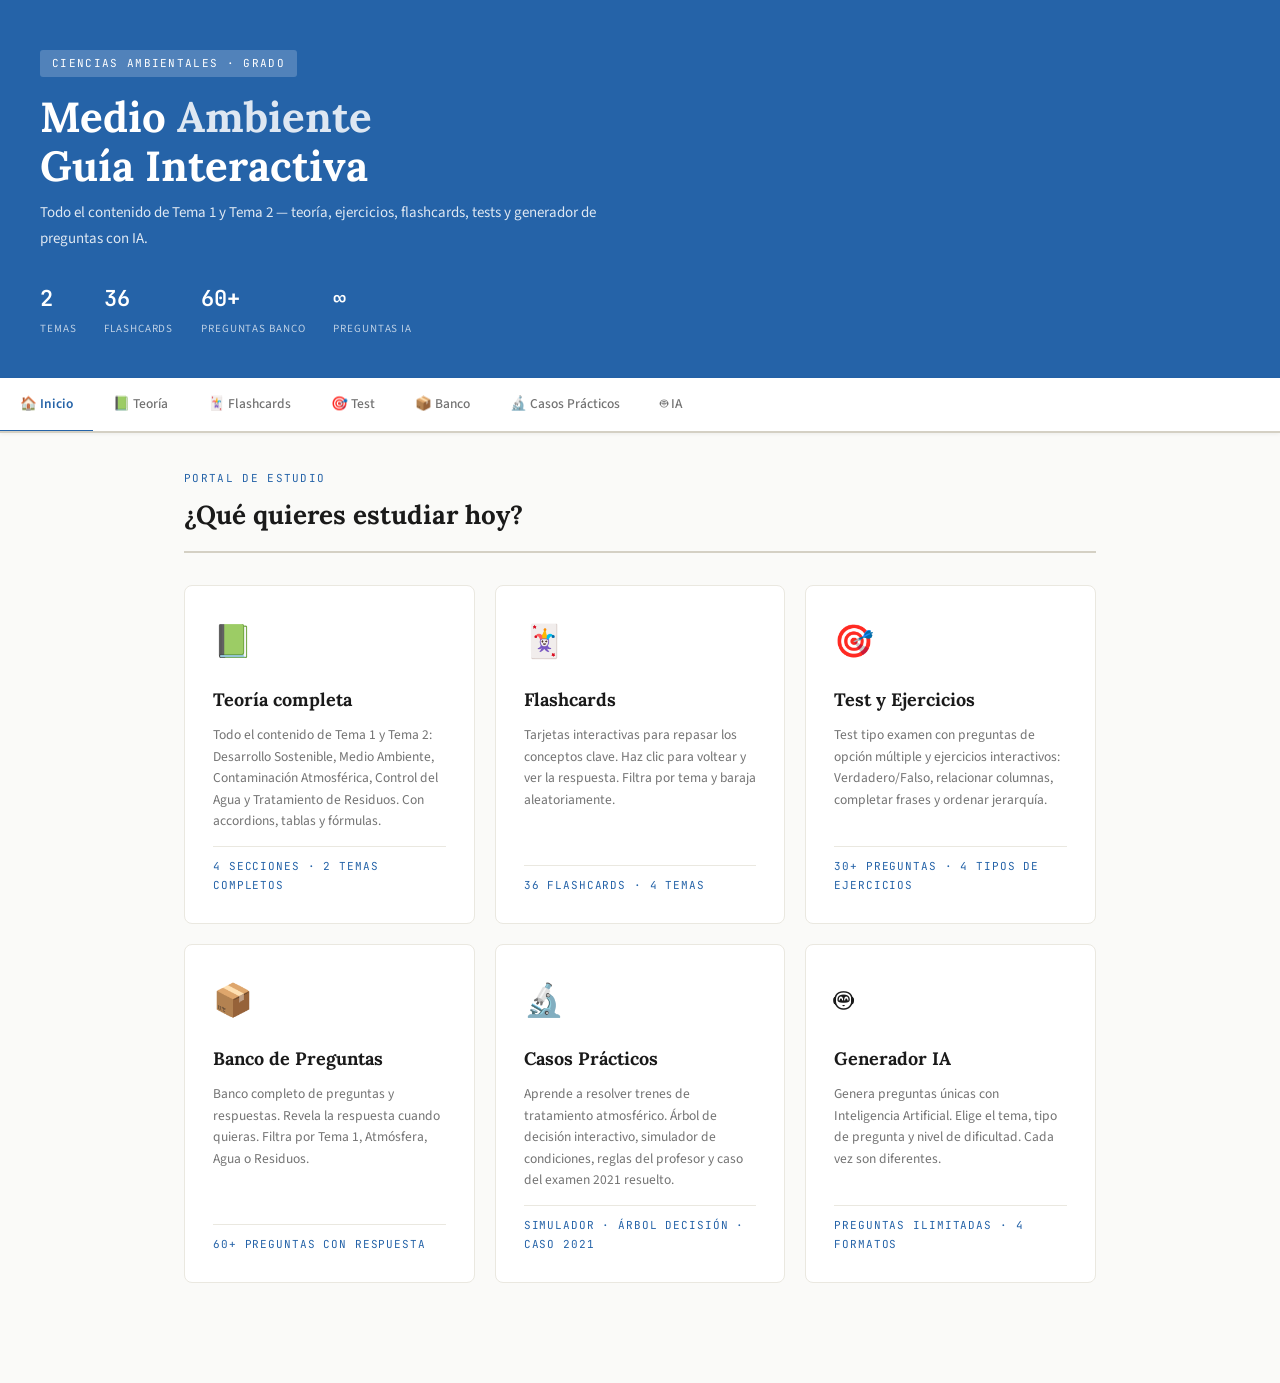
==== commit 59a2ac1a: "Dividir portal en múltiples páginas" ====
--- a/index.html
+++ b/index.html
@@ -4,2797 +4,93 @@
 <meta charset="UTF-8">
 <meta name="viewport" content="width=device-width, initial-scale=1.0">
 <title>Medio Ambiente — Guía de Estudio Interactiva</title>
-<link href="https://fonts.googleapis.com/css2?family=Lora:ital,wght@0,400;0,600;0,700;1,400&family=Source+Sans+3:wght@400;500;600&family=JetBrains+Mono:wght@400;500&display=swap" rel="stylesheet">
-<style>
-:root {
-  --bg: #fafaf8;
-  --bg2: #ffffff;
-  --bg3: #f4f3ef;
-  --surface: #f0efe9;
-  --surface2: #e8e6de;
-  --border: #d4d0c4;
-  --border-light: #eae8e0;
-  --accent: #2563a8;
-  --accent-light: #dbeafe;
-  --gold: #92600a;
-  --gold-light: #fef3c7;
-  --green: #166534;
-  --green-light: #dcfce7;
-  --red: #991b1b;
-  --red-light: #fee2e2;
-  --text: #1a1a1a;
-  --text2: #3d3d3d;
-  --text3: #737373;
-  --mono: 'JetBrains Mono', monospace;
-  --serif: 'Lora', serif;
-  --sans: 'Source Sans 3', sans-serif;
-}
-
-* { margin: 0; padding: 0; box-sizing: border-box; }
-
-body {
-  background: var(--bg);
-  color: var(--text);
-  font-family: var(--sans);
-  font-size: 16px;
-  line-height: 1.75;
-  overflow-x: hidden;
-}
-
-::-webkit-scrollbar { width: 6px; }
-::-webkit-scrollbar-track { background: var(--bg3); }
-::-webkit-scrollbar-thumb { background: var(--border); border-radius: 3px; }
-::-webkit-scrollbar-thumb:hover { background: var(--accent); }
-
-/* HEADER */
-.hero {
-  background: var(--accent);
-  padding: 48px 40px 40px;
-}
-.hero-badge {
-  display: inline-block;
-  background: rgba(255,255,255,0.2);
-  color: #fff;
-  font-family: var(--mono);
-  font-size: 11px;
-  letter-spacing: 0.12em;
-  padding: 4px 12px;
-  border-radius: 3px;
-  margin-bottom: 16px;
-  text-transform: uppercase;
-}
-.hero h1 {
-  font-family: var(--serif);
-  font-size: clamp(26px, 4vw, 42px);
-  font-weight: 700;
-  line-height: 1.15;
-  color: #fff;
-  margin-bottom: 10px;
-}
-.hero h1 span { opacity: 0.85; }
-.hero p {
-  color: rgba(255,255,255,0.85);
-  font-size: 15px;
-  max-width: 560px;
-  margin-bottom: 28px;
-}
-.hero-stats { display: flex; gap: 28px; flex-wrap: wrap; }
-.hero-stat { display: flex; flex-direction: column; }
-.hero-stat .num {
-  font-family: var(--mono);
-  font-size: 22px;
-  font-weight: 600;
-  color: #fff;
-}
-.hero-stat .lbl {
-  font-size: 11px;
-  color: rgba(255,255,255,0.7);
-  text-transform: uppercase;
-  letter-spacing: 0.08em;
-}
-
-/* NAV */
-nav {
-  position: sticky;
-  top: 0;
-  z-index: 100;
-  background: #fff;
-  border-bottom: 2px solid var(--border);
-  display: flex;
-  gap: 0;
-  overflow-x: auto;
-  scrollbar-width: none;
-  box-shadow: 0 1px 4px rgba(0,0,0,0.06);
-}
-nav::-webkit-scrollbar { display: none; }
-.nav-btn {
-  flex-shrink: 0;
-  background: none;
-  border: none;
-  color: var(--text3);
-  font-family: var(--sans);
-  font-size: 13.5px;
-  font-weight: 500;
-  padding: 14px 20px;
-  cursor: pointer;
-  transition: color 0.15s, border-color 0.15s;
-  border-bottom: 3px solid transparent;
-  margin-bottom: -2px;
-  white-space: nowrap;
-}
-.nav-btn:hover { color: var(--accent); }
-.nav-btn.active { color: var(--accent); border-bottom-color: var(--accent); font-weight: 600; }
-
-/* MAIN LAYOUT */
-main { max-width: 960px; margin: 0 auto; padding: 36px 24px 100px; }
-
-/* SECTIONS */
-.section { display: none; }
-.section.active { display: block; }
-
-/* CARDS */
-.card {
-  background: var(--bg2);
-  border: 1px solid var(--border-light);
-  border-radius: 6px;
-  padding: 28px 32px;
-  margin-bottom: 24px;
-}
-.card-accent { border-left: 4px solid var(--accent); }
-.card-gold { border-left: 4px solid var(--gold); }
-.card-blue { border-left: 4px solid var(--accent); }
-.card-red { border-left: 4px solid var(--red); }
-.card-orange { border-left: 4px solid var(--gold); }
-
-.section-title {
-  font-family: var(--serif);
-  font-size: 26px;
-  font-weight: 700;
-  color: var(--text);
-  margin-bottom: 6px;
-  padding-bottom: 14px;
-  border-bottom: 2px solid var(--border);
-}
-.section-subtitle {
-  color: var(--accent);
-  font-family: var(--mono);
-  font-size: 11px;
-  letter-spacing: 0.12em;
-  text-transform: uppercase;
-  margin-bottom: 4px;
-}
-
-h2 {
-  font-family: var(--serif);
-  font-size: 20px;
-  font-weight: 700;
-  color: var(--text);
-  margin-bottom: 12px;
-  margin-top: 8px;
-}
-h3 {
-  font-size: 12px;
-  font-weight: 600;
-  color: var(--accent);
-  margin-bottom: 10px;
-  margin-top: 20px;
-  text-transform: uppercase;
-  letter-spacing: 0.1em;
-  font-family: var(--mono);
-}
-h4 {
-  font-size: 15px;
-  font-weight: 600;
-  color: var(--text);
-  margin-bottom: 6px;
-  margin-top: 16px;
-}
-p { color: var(--text2); margin-bottom: 10px; }
-ul, ol { color: var(--text2); padding-left: 22px; margin-bottom: 10px; }
-li { margin-bottom: 5px; }
-strong { color: var(--text); font-weight: 600; }
-
-/* HIGHLIGHT BOXES */
-.highlight {
-  background: var(--green-light);
-  border-left: 3px solid var(--green);
-  border-radius: 0 4px 4px 0;
-  padding: 12px 16px;
-  margin: 14px 0;
-  font-size: 14px;
-  color: var(--green);
-}
-.highlight-gold {
-  background: var(--gold-light);
-  border-left: 3px solid var(--gold);
-  border-radius: 0 4px 4px 0;
-  padding: 12px 16px;
-  margin: 14px 0;
-  font-size: 14px;
-  color: var(--gold);
-}
-.highlight-blue {
-  background: var(--accent-light);
-  border-left: 3px solid var(--accent);
-  border-radius: 0 4px 4px 0;
-  padding: 12px 16px;
-  margin: 14px 0;
-  font-size: 14px;
-  color: var(--accent);
-}
-.highlight-red {
-  background: var(--red-light);
-  border-left: 3px solid var(--red);
-  border-radius: 0 4px 4px 0;
-  padding: 12px 16px;
-  margin: 14px 0;
-  font-size: 14px;
-  color: var(--red);
-}
-
-/* DEFINITION BOX */
-.def-box {
-  background: var(--bg3);
-  border-radius: 6px;
-  padding: 18px 22px;
-  margin: 16px 0;
-  border: 1px solid var(--border);
-}
-.def-term {
-  font-family: var(--mono);
-  font-size: 11px;
-  font-weight: 600;
-  color: var(--accent);
-  letter-spacing: 0.06em;
-  text-transform: uppercase;
-  margin-bottom: 8px;
-}
-.def-text { color: var(--text2); font-size: 15px; font-family: var(--serif); font-style: italic; line-height: 1.7; }
-
-/* TABLE */
-table {
-  width: 100%;
-  border-collapse: collapse;
-  margin: 16px 0;
-  font-size: 14px;
-}
-th {
-  background: var(--bg3);
-  color: var(--text);
-  font-family: var(--sans);
-  font-size: 12px;
-  font-weight: 600;
-  letter-spacing: 0.04em;
-  text-transform: uppercase;
-  padding: 10px 14px;
-  text-align: left;
-  border-bottom: 2px solid var(--border);
-}
-td {
-  padding: 9px 14px;
-  border-bottom: 1px solid var(--border-light);
-  color: var(--text2);
-  vertical-align: top;
-}
-tr:nth-child(even) td { background: var(--bg3); }
-
-/* TAG/BADGE */
-.tag {
-  display: inline-block;
-  background: var(--surface);
-  border: 1px solid var(--border);
-  color: var(--text3);
-  font-family: var(--mono);
-  font-size: 11px;
-  padding: 2px 8px;
-  border-radius: 3px;
-  margin: 2px 3px 2px 0;
-}
-.tag-green { color: var(--green); border-color: #bbf7d0; background: var(--green-light); }
-.tag-gold { color: var(--gold); border-color: #fde68a; background: var(--gold-light); }
-.tag-blue { color: var(--accent); border-color: #bfdbfe; background: var(--accent-light); }
-.tag-red { color: var(--red); border-color: #fecaca; background: var(--red-light); }
-
-/* GRID */
-.grid-2 { display: grid; grid-template-columns: 1fr 1fr; gap: 16px; margin-bottom: 16px; }
-.grid-3 { display: grid; grid-template-columns: 1fr 1fr 1fr; gap: 16px; margin-bottom: 16px; }
-@media (max-width: 700px) {
-  .grid-2, .grid-3 { grid-template-columns: 1fr; }
-}
-
-/* MINI CARD */
-.mini-card {
-  background: var(--bg3);
-  border: 1px solid var(--border);
-  border-radius: 5px;
-  padding: 16px 18px;
-}
-.mini-card .num {
-  font-family: var(--mono);
-  font-size: 24px;
-  font-weight: 600;
-  color: var(--accent);
-  line-height: 1;
-  margin-bottom: 4px;
-}
-.mini-card .label { font-size: 11px; color: var(--text3); text-transform: uppercase; letter-spacing: 0.06em; }
-.mini-card .desc { font-size: 13.5px; color: var(--text2); margin-top: 6px; }
-
-/* TIMELINE */
-.timeline { position: relative; padding-left: 26px; margin: 16px 0; }
-.timeline::before {
-  content: '';
-  position: absolute;
-  left: 7px; top: 4px; bottom: 4px;
-  width: 2px;
-  background: var(--border);
-}
-.timeline-item { position: relative; margin-bottom: 18px; }
-.timeline-item::before {
-  content: '';
-  position: absolute;
-  left: -23px; top: 5px;
-  width: 10px; height: 10px;
-  border-radius: 50%;
-  background: var(--bg2);
-  border: 2px solid var(--accent);
-}
-.timeline-year {
-  font-family: var(--mono);
-  font-size: 12px;
-  font-weight: 600;
-  color: var(--accent);
-  margin-bottom: 2px;
-}
-.timeline-text { font-size: 14px; color: var(--text2); }
-
-/* ACCORDION */
-.accordion {
-  border: 1px solid var(--border);
-  border-radius: 5px;
-  margin-bottom: 8px;
-  overflow: hidden;
-}
-.accordion-header {
-  background: var(--bg3);
-  padding: 13px 18px;
-  cursor: pointer;
-  display: flex;
-  justify-content: space-between;
-  align-items: center;
-  font-weight: 600;
-  font-size: 14px;
-  color: var(--text);
-  transition: background 0.15s;
-  user-select: none;
-}
-.accordion-header:hover { background: var(--surface2); }
-.accordion-icon {
-  font-family: var(--mono);
-  font-size: 18px;
-  color: var(--accent);
-  transition: transform 0.2s;
-  line-height: 1;
-}
-.accordion-body {
-  max-height: 0;
-  overflow: hidden;
-  transition: max-height 0.35s ease;
-  background: var(--bg2);
-}
-.accordion-body-inner { padding: 16px 18px; font-size: 14px; color: var(--text2); }
-.accordion.open .accordion-icon { transform: rotate(45deg); }
-.accordion.open .accordion-body { max-height: 1500px; }
-
-/* QUIZ */
-.quiz-header {
-  display: flex;
-  justify-content: space-between;
-  align-items: center;
-  margin-bottom: 20px;
-  flex-wrap: wrap;
-  gap: 8px;
-}
-.quiz-progress { font-family: var(--mono); font-size: 12px; color: var(--text3); }
-.quiz-score-badge {
-  background: var(--accent-light);
-  border: 1px solid #bfdbfe;
-  border-radius: 4px;
-  padding: 4px 14px;
-  font-family: var(--mono);
-  font-size: 13px;
-  color: var(--accent);
-  font-weight: 600;
-}
-.question-box {
-  background: var(--bg2);
-  border: 1px solid var(--border);
-  border-radius: 6px;
-  padding: 26px;
-  margin-bottom: 16px;
-}
-.question-num {
-  font-family: var(--mono);
-  font-size: 11px;
-  color: var(--text3);
-  letter-spacing: 0.12em;
-  text-transform: uppercase;
-  margin-bottom: 8px;
-}
-.question-topic {
-  display: inline-block;
-  background: var(--accent-light);
-  color: var(--accent);
-  font-size: 11px;
-  font-family: var(--mono);
-  padding: 2px 10px;
-  border-radius: 3px;
-  margin-bottom: 14px;
-}
-.question-text {
-  font-size: 16px;
-  font-weight: 500;
-  color: var(--text);
-  line-height: 1.6;
-  margin-bottom: 18px;
-  font-family: var(--serif);
-}
-.options { display: flex; flex-direction: column; gap: 8px; }
-.option-btn {
-  background: var(--bg3);
-  border: 1px solid var(--border);
-  border-radius: 5px;
-  padding: 12px 16px;
-  text-align: left;
-  color: var(--text2);
-  font-family: var(--sans);
-  font-size: 14.5px;
-  cursor: pointer;
-  transition: all 0.15s;
-  display: flex;
-  align-items: flex-start;
-  gap: 12px;
-}
-.option-btn:hover:not(:disabled) {
-  background: var(--accent-light);
-  border-color: #93c5fd;
-  color: var(--text);
-}
-.option-btn.correct { background: var(--green-light); border-color: #86efac; color: var(--green); }
-.option-btn.wrong { background: var(--red-light); border-color: #fca5a5; color: var(--red); }
-.option-letter {
-  flex-shrink: 0;
-  width: 24px; height: 24px;
-  background: var(--bg2);
-  border: 1px solid var(--border);
-  border-radius: 4px;
-  display: flex; align-items: center; justify-content: center;
-  font-family: var(--mono);
-  font-size: 11px;
-  font-weight: 600;
-  color: var(--text3);
-}
-.option-btn.correct .option-letter { background: var(--green); color: #fff; border-color: var(--green); }
-.option-btn.wrong .option-letter { background: var(--red); color: #fff; border-color: var(--red); }
-
-.feedback-box {
-  display: none;
-  border-radius: 5px;
-  padding: 12px 16px;
-  margin-top: 12px;
-  font-size: 14px;
-}
-.feedback-box.show { display: block; }
-.feedback-box.correct-fb { background: var(--green-light); border: 1px solid #86efac; color: var(--green); }
-.feedback-box.wrong-fb { background: var(--red-light); border: 1px solid #fca5a5; color: var(--red); }
-.feedback-icon { font-size: 16px; margin-right: 6px; }
-
-.quiz-actions { display: flex; gap: 10px; align-items: center; flex-wrap: wrap; margin-top: 16px; }
-
-/* BUTTONS */
-.btn {
-  background: var(--accent);
-  color: #fff;
-  border: none;
-  border-radius: 5px;
-  padding: 10px 20px;
-  font-family: var(--sans);
-  font-size: 14px;
-  font-weight: 600;
-  cursor: pointer;
-  transition: opacity 0.15s, transform 0.1s;
-}
-.btn:hover { opacity: 0.88; transform: translateY(-1px); }
-.btn:active { transform: translateY(0); }
-.btn-secondary {
-  background: var(--bg3);
-  color: var(--text2);
-  border: 1px solid var(--border);
-}
-.btn-secondary:hover { background: var(--surface2); color: var(--text); opacity: 1; }
-.btn-gold { background: var(--gold); color: #fff; }
-.btn-gold:hover { opacity: 0.88; }
-.btn-blue { background: var(--accent); color: #fff; }
-
-/* FLASHCARD */
-.flashcard-container { perspective: 1000px; }
-.flashcard {
-  width: 100%;
-  min-height: 200px;
-  position: relative;
-  transform-style: preserve-3d;
-  transition: transform 0.45s;
-  cursor: pointer;
-  margin-bottom: 20px;
-}
-.flashcard.flipped { transform: rotateY(180deg); }
-.flashcard-face {
-  position: absolute;
-  width: 100%; height: 100%;
-  min-height: 200px;
-  backface-visibility: hidden;
-  border-radius: 8px;
-  display: flex;
-  flex-direction: column;
-  align-items: center;
-  justify-content: center;
-  padding: 32px;
-  text-align: center;
-}
-.flashcard-front { background: var(--bg2); border: 2px solid var(--border); }
-.flashcard-back { background: var(--accent-light); border: 2px solid var(--accent); transform: rotateY(180deg); }
-.flashcard-label {
-  font-family: var(--mono);
-  font-size: 10px;
-  color: var(--text3);
-  text-transform: uppercase;
-  letter-spacing: 0.18em;
-  margin-bottom: 12px;
-}
-.flashcard-text { font-size: 17px; font-weight: 500; color: var(--text); line-height: 1.5; font-family: var(--serif); }
-.flashcard-back .flashcard-text { color: var(--accent); font-size: 14.5px; font-weight: 400; font-family: var(--sans); }
-.flashcard-hint { font-size: 11px; color: var(--text3); margin-top: 12px; font-family: var(--mono); }
-
-/* MATCHING */
-.matching-grid { display: grid; grid-template-columns: 1fr 1fr; gap: 10px; margin-bottom: 14px; }
-.match-item {
-  background: var(--bg3);
-  border: 1px solid var(--border);
-  border-radius: 5px;
-  padding: 12px 14px;
-  cursor: pointer;
-  font-size: 13.5px;
-  color: var(--text2);
-  transition: all 0.15s;
-  text-align: center;
-  user-select: none;
-  min-height: 48px;
-  display: flex; align-items: center; justify-content: center;
-}
-.match-item:hover { border-color: var(--accent); color: var(--accent); }
-.match-item.selected { border-color: var(--accent); color: var(--accent); background: var(--accent-light); }
-.match-item.matched { border-color: #86efac; color: var(--green); background: var(--green-light); opacity: 0.8; cursor: default; }
-.match-item.wrong-match { border-color: #fca5a5; color: var(--red); background: var(--red-light); }
-
-/* FILL IN THE BLANK */
-.fill-sentence { font-size: 15px; color: var(--text2); line-height: 2.2; margin-bottom: 14px; }
-.blank-input {
-  background: var(--bg2);
-  border: 1px solid var(--accent);
-  border-bottom: 2px solid var(--accent);
-  border-radius: 3px;
-  color: var(--text);
-  font-family: var(--mono);
-  font-size: 13px;
-  padding: 2px 10px;
-  width: 150px;
-  text-align: center;
-  outline: none;
-  transition: border-color 0.15s;
-}
-.blank-input:focus { box-shadow: 0 0 0 3px var(--accent-light); }
-.blank-input.correct-blank { border-color: var(--green); background: var(--green-light); color: var(--green); }
-.blank-input.wrong-blank { border-color: var(--red); background: var(--red-light); color: var(--red); }
-
-/* PROGRESS BAR */
-.progress-bar { height: 4px; background: var(--surface); border-radius: 2px; overflow: hidden; margin-bottom: 18px; }
-.progress-fill {
-  height: 100%;
-  background: var(--accent);
-  border-radius: 2px;
-  transition: width 0.4s ease;
-}
-
-/* TRUE/FALSE */
-.tf-options { display: flex; gap: 12px; margin: 12px 0; }
-.tf-btn {
-  flex: 1;
-  padding: 13px;
-  border: 1px solid var(--border);
-  border-radius: 5px;
-  background: var(--bg3);
-  color: var(--text2);
-  font-family: var(--sans);
-  font-size: 15px;
-  font-weight: 600;
-  cursor: pointer;
-  transition: all 0.15s;
-  text-align: center;
-}
-.tf-btn:hover:not(:disabled) { border-color: var(--accent); color: var(--accent); background: var(--accent-light); }
-.tf-btn.correct-tf { background: var(--green-light); border-color: #86efac; color: var(--green); }
-.tf-btn.wrong-tf { background: var(--red-light); border-color: #fca5a5; color: var(--red); }
-
-/* AI QUIZ */
-.ai-section {
-  background: var(--bg2);
-  border: 1px solid var(--border);
-  border-top: 3px solid var(--accent);
-  border-radius: 6px;
-  padding: 28px 32px;
-  margin-bottom: 28px;
-}
-.ai-title { font-family: var(--serif); font-size: 20px; font-weight: 700; color: var(--text); margin-bottom: 6px; }
-.ai-desc { font-size: 14px; color: var(--text3); margin-bottom: 18px; }
-.ai-controls { display: flex; gap: 10px; flex-wrap: wrap; align-items: center; margin-bottom: 18px; }
-.ai-select {
-  background: var(--bg3);
-  border: 1px solid var(--border);
-  color: var(--text);
-  font-family: var(--sans);
-  font-size: 14px;
-  padding: 8px 12px;
-  border-radius: 4px;
-  outline: none;
-  cursor: pointer;
-}
-.ai-select:focus { border-color: var(--accent); }
-.loading-indicator { display: none; align-items: center; gap: 8px; color: var(--text3); font-size: 13px; }
-.loading-indicator.show { display: flex; }
-.loading-dots span {
-  display: inline-block;
-  width: 6px; height: 6px;
-  background: var(--accent);
-  border-radius: 50%;
-  animation: bounce 1.2s infinite;
-  margin: 0 2px;
-}
-.loading-dots span:nth-child(2) { animation-delay: 0.2s; }
-.loading-dots span:nth-child(3) { animation-delay: 0.4s; }
-@keyframes bounce {
-  0%, 80%, 100% { transform: translateY(0); }
-  40% { transform: translateY(-7px); }
-}
-.ai-question-display { display: none; margin-top: 20px; }
-.ai-question-display.show { display: block; }
-
-/* BANK */
-.bank-grid { display: grid; grid-template-columns: repeat(auto-fill, minmax(280px, 1fr)); gap: 12px; margin-bottom: 20px; }
-.bank-item {
-  background: var(--bg2);
-  border: 1px solid var(--border-light);
-  border-radius: 5px;
-  padding: 16px;
-  transition: border-color 0.15s;
-}
-.bank-item:hover { border-color: var(--border); }
-.bank-item-num { font-family: var(--mono); font-size: 10px; color: var(--text3); margin-bottom: 6px; }
-.bank-item-q { font-size: 13.5px; color: var(--text); margin-bottom: 8px; font-weight: 500; line-height: 1.5; }
-.bank-item-a {
-  font-size: 13px;
-  color: var(--text2);
-  padding: 10px 12px;
-  background: var(--bg3);
-  border-radius: 4px;
-  border-left: 3px solid var(--accent);
-  display: none;
-  line-height: 1.5;
-}
-.bank-item-a.show { display: block; }
-.bank-toggle {
-  background: none;
-  border: none;
-  color: var(--accent);
-  font-size: 12px;
-  font-family: var(--mono);
-  cursor: pointer;
-  padding: 4px 0;
-  transition: opacity 0.15s;
-  text-transform: uppercase;
-  letter-spacing: 0.08em;
-}
-.bank-toggle:hover { opacity: 0.7; }
-
-/* SEPARATOR */
-.sep { height: 1px; background: var(--border-light); margin: 28px 0; }
-
-/* SCORE SUMMARY */
-.score-summary {
-  background: var(--bg3);
-  border: 1px solid var(--border);
-  border-radius: 6px;
-  padding: 24px 28px;
-  text-align: center;
-  display: none;
-}
-.score-summary.show { display: block; }
-.score-big { font-family: var(--mono); font-size: 48px; font-weight: 600; color: var(--accent); line-height: 1; margin-bottom: 8px; }
-.score-label { font-size: 14px; color: var(--text3); margin-bottom: 12px; }
-.score-msg { font-size: 15px; color: var(--text2); }
-
-/* ANIMATIONS */
-@keyframes fadeIn {
-  from { opacity: 0; transform: translateY(6px); }
-  to { opacity: 1; transform: translateY(0); }
-}
-.section.active { animation: fadeIn 0.25s ease; }
-
-/* FORMULA */
-.formula {
-  font-family: var(--mono);
-  background: var(--gold-light);
-  border: 1px solid #fde68a;
-  border-radius: 4px;
-  padding: 10px 16px;
-  margin: 10px 0;
-  font-size: 13.5px;
-  color: var(--gold);
-  display: block;
-}
-
-/* PYRAMID */
-.pyramid { margin: 18px 0; }
-.pyramid-level { display: flex; justify-content: center; margin-bottom: 4px; }
-.pyramid-block {
-  border-radius: 4px;
-  padding: 9px 18px;
-  text-align: center;
-  font-size: 13px;
-  font-weight: 500;
-  transition: transform 0.15s;
-  cursor: default;
-  white-space: nowrap;
-}
-.pyramid-block:hover { transform: scale(1.02); }
-
-/* CHIP FLOW */
-.flow { display: flex; align-items: center; flex-wrap: wrap; gap: 6px; margin: 12px 0; }
-.flow-step {
-  background: var(--bg3);
-  border: 1px solid var(--border);
-  border-radius: 4px;
-  padding: 5px 12px;
-  font-size: 13px;
-  color: var(--text2);
-  white-space: nowrap;
-}
-.flow-arrow { color: var(--accent); font-size: 14px; flex-shrink: 0; }
-
-/* CONTAMINANT GRID */
-.contaminant-grid { display: grid; grid-template-columns: repeat(auto-fill, minmax(180px, 1fr)); gap: 10px; margin: 14px 0; }
-.contaminant-card {
-  background: var(--bg3);
-  border: 1px solid var(--border-light);
-  border-radius: 5px;
-  padding: 14px;
-  text-align: center;
-}
-.contaminant-icon { font-size: 24px; margin-bottom: 6px; }
-.contaminant-name { font-family: var(--sans); font-size: 12.5px; color: var(--text); font-weight: 600; margin-bottom: 4px; }
-.contaminant-desc { font-size: 11.5px; color: var(--text3); }
-
-/* TECH GRID */
-.tech-grid { display: grid; grid-template-columns: repeat(auto-fill, minmax(210px, 1fr)); gap: 12px; margin: 14px 0; }
-.tech-card {
-  background: var(--bg2);
-  border: 1px solid var(--border-light);
-  border-radius: 5px;
-  padding: 16px;
-  transition: border-color 0.15s;
-}
-.tech-card:hover { border-color: var(--border); }
-.tech-name { font-family: var(--mono); font-size: 11px; font-weight: 600; color: var(--accent); margin-bottom: 10px; text-transform: uppercase; letter-spacing: 0.08em; }
-.tech-row { display: flex; justify-content: space-between; font-size: 12.5px; margin-bottom: 4px; }
-.tech-key { color: var(--text3); }
-.tech-val { color: var(--text2); text-align: right; max-width: 60%; }
-
-/* RESPONSIVE */
-@media (max-width: 600px) {
-  .hero { padding: 36px 20px 32px; }
-  main { padding: 20px 16px 80px; }
-  .card { padding: 20px 18px; }
-  .question-box { padding: 18px; }
-  .matching-grid { grid-template-columns: 1fr; }
-  .ai-section { padding: 20px 18px; }
-}
-</style>
+<link rel="stylesheet" href="css/estilos.css">
 </head>
 <body>
 
-<!-- ===== HERO ===== -->
+<div class="scroll-progress" id="scroll-progress"></div>
+
 <div class="hero">
   <div class="hero-badge">Ciencias Ambientales · Grado</div>
   <h1>Medio <span>Ambiente</span><br>Guía Interactiva</h1>
-  <p>Todo el contenido de Tema 1 y Tema 2 — con ejercicios, flashcards, tests y generador de preguntas con IA.</p>
+  <p>Todo el contenido de Tema 1 y Tema 2 — teoría, ejercicios, flashcards, tests y generador de preguntas con IA.</p>
   <div class="hero-stats">
     <div class="hero-stat"><span class="num">2</span><span class="lbl">Temas</span></div>
-    <div class="hero-stat"><span class="num">80+</span><span class="lbl">Conceptos clave</span></div>
+    <div class="hero-stat"><span class="num">36</span><span class="lbl">Flashcards</span></div>
     <div class="hero-stat"><span class="num">60+</span><span class="lbl">Preguntas banco</span></div>
     <div class="hero-stat"><span class="num">∞</span><span class="lbl">Preguntas IA</span></div>
   </div>
 </div>
 
-<!-- ===== NAV ===== -->
-<nav id="main-nav">
-  <button class="nav-btn active" onclick="showSection('tema1')">📗 Tema 1</button>
-  <button class="nav-btn" onclick="showSection('tema2-atm')">💨 T2: Atmósfera</button>
-  <button class="nav-btn" onclick="showSection('tema2-agua')">💧 T2: Agua</button>
-  <button class="nav-btn" onclick="showSection('tema2-residuos')">♻️ T2: Residuos</button>
-  <button class="nav-btn" onclick="showSection('ejercicios')">✏️ Ejercicios</button>
-  <button class="nav-btn" onclick="showSection('flashcards')">🃏 Flashcards</button>
-  <button class="nav-btn" onclick="showSection('test')">🎯 Test</button>
-  <button class="nav-btn" onclick="showSection('ia-quiz')">🤖 Quiz IA</button>
+<nav>
+  <a href="index.html" class="nav-link active">🏠 Inicio</a>
+  <a href="teoria.html" class="nav-link">📗 Teoría</a>
+  <a href="flashcards.html" class="nav-link">🃏 Flashcards</a>
+  <a href="test.html" class="nav-link">🎯 Test</a>
+  <a href="banco.html" class="nav-link">📦 Banco</a>
+  <a href="casos-practicos.html" class="nav-link">🔬 Casos Prácticos</a>
+  <a href="ia.html" class="nav-link">🤖 IA</a>
 </nav>
 
 <main>
+  <p class="section-subtitle">Portal de Estudio</p>
+  <h1 class="section-title">¿Qué quieres estudiar hoy?</h1>
 
-<!-- ============================================================
-     TEMA 1: INTRODUCCIÓN AL MEDIO AMBIENTE
-     ============================================================ -->
-<div id="tema1" class="section active">
-  <p class="section-subtitle">Tema 1</p>
-  <h1 class="section-title">Introducción al Estudio del Medio Ambiente</h1>
+  <div class="landing-grid">
 
-  <!-- 1. DESARROLLO SOSTENIBLE -->
-  <div class="card card-accent">
-    <h2>1. Desarrollo Sostenible</h2>
-    <p>La segunda mitad del siglo XX trajo una explosión de crecimiento económico y globalización, pero sin considerar el impacto sobre el planeta. Esto generó grandes problemas ambientales globales:</p>
-    <div class="contaminant-grid">
-      <div class="contaminant-card">
-        <div class="contaminant-icon">🌡️</div>
-        <div class="contaminant-name">Cambio Climático</div>
-        <div class="contaminant-desc">Aumento de temperatura de 1 a 3,5°C</div>
-      </div>
-      <div class="contaminant-card">
-        <div class="contaminant-icon">🦋</div>
-        <div class="contaminant-name">Biodiversidad</div>
-        <div class="contaminant-desc">11.165 especies en peligro de extinción</div>
-      </div>
-      <div class="contaminant-card">
-        <div class="contaminant-icon">☀️</div>
-        <div class="contaminant-name">Capa de Ozono</div>
-        <div class="contaminant-desc">Disminución del 2 a 3% anual del espesor</div>
-      </div>
-      <div class="contaminant-card">
-        <div class="contaminant-icon">🌵</div>
-        <div class="contaminant-name">Desertización</div>
-        <div class="contaminant-desc">Deforestación de 15 millones de has en los 80</div>
-      </div>
-      <div class="contaminant-card">
-        <div class="contaminant-icon">🌧️</div>
-        <div class="contaminant-name">Lluvia Ácida</div>
-        <div class="contaminant-desc">Acidificación de ecosistemas acuáticos y terrestres</div>
-      </div>
-    </div>
+    <a href="teoria.html" class="landing-card">
+      <div class="landing-card-icon">📗</div>
+      <div class="landing-card-title">Teoría completa</div>
+      <div class="landing-card-desc">Todo el contenido de Tema 1 y Tema 2: Desarrollo Sostenible, Medio Ambiente, Contaminación Atmosférica, Control del Agua y Tratamiento de Residuos. Con accordions, tablas y fórmulas.</div>
+      <div class="landing-card-stat">4 secciones · 2 temas completos</div>
+    </a>
 
-    <div class="highlight-red">
-      <strong>Ejemplos de catástrofes:</strong> Vertidos petrolíferos Erika, Exxon Valdez, Prestige · Contaminación por mercurio en bahía Minamata (bioacumulable) · Accidentes Fukushima, Bhopal, Seveso, Aznalcóllar
-    </div>
+    <a href="flashcards.html" class="landing-card">
+      <div class="landing-card-icon">🃏</div>
+      <div class="landing-card-title">Flashcards</div>
+      <div class="landing-card-desc">Tarjetas interactivas para repasar los conceptos clave. Haz clic para voltear y ver la respuesta. Filtra por tema y baraja aleatoriamente.</div>
+      <div class="landing-card-stat">36 flashcards · 4 temas</div>
+    </a>
 
-    <h3>1.1 Cronología Internacional</h3>
-    <div class="timeline">
-      <div class="timeline-item">
-        <div class="timeline-year">1971</div>
-        <div class="timeline-text">Crisis del petróleo.</div>
-      </div>
-      <div class="timeline-item">
-        <div class="timeline-year">1972</div>
-        <div class="timeline-text">Informe del Club de Roma: <em>Limits to Growth</em>. Conferencia NN.UU (UNEP) en Estocolmo → <strong>1ª definición de Medio Ambiente</strong>.</div>
-      </div>
-      <div class="timeline-item">
-        <div class="timeline-year">1980</div>
-        <div class="timeline-text">Estrategia para la conservación del Planeta (UNEP) → definición de Desarrollo Sostenible.</div>
-      </div>
-      <div class="timeline-item">
-        <div class="timeline-year">1987</div>
-        <div class="timeline-text"><strong>Informe Brundtland</strong>. Protocolo de Montreal → inicio del estudio formal del desarrollo sostenible.</div>
-      </div>
-      <div class="timeline-item">
-        <div class="timeline-year">1990</div>
-        <div class="timeline-text">Formación del World Business Council on Sustainable Development (WBCSD).</div>
-      </div>
-      <div class="timeline-item">
-        <div class="timeline-year">1992</div>
-        <div class="timeline-text"><strong>Cumbre de Río</strong> (1ª COP). Declaración de Río + Agenda 21. Convenio sobre Diversidad Biológica + Convenio Marco sobre Cambio Climático.</div>
-      </div>
-      <div class="timeline-item">
-        <div class="timeline-year">1997</div>
-        <div class="timeline-text">III Conferencia NN.UU sobre Cambio Climático. <strong>Protocolo de Kioto</strong> (Japón) → reducir carbonización y emisión de GEI.</div>
-      </div>
-      <div class="timeline-item">
-        <div class="timeline-year">2002</div>
-        <div class="timeline-text">Conferencia de Johannesburgo (Cumbre de la Tierra Río+10). Las conclusiones no son optimistas.</div>
-      </div>
-      <div class="timeline-item">
-        <div class="timeline-year">2015</div>
-        <div class="timeline-text">Cumbre NN.UU sobre Desarrollo Sostenible → <strong>Agenda 2030</strong> y los <strong>17 ODS</strong>.</div>
-      </div>
-    </div>
+    <a href="test.html" class="landing-card">
+      <div class="landing-card-icon">🎯</div>
+      <div class="landing-card-title">Test y Ejercicios</div>
+      <div class="landing-card-desc">Test tipo examen con preguntas de opción múltiple y ejercicios interactivos: Verdadero/Falso, relacionar columnas, completar frases y ordenar jerarquía.</div>
+      <div class="landing-card-stat">30+ preguntas · 4 tipos de ejercicios</div>
+    </a>
 
-    <div class="sep"></div>
+    <a href="banco.html" class="landing-card">
+      <div class="landing-card-icon">📦</div>
+      <div class="landing-card-title">Banco de Preguntas</div>
+      <div class="landing-card-desc">Banco completo de preguntas y respuestas. Revela la respuesta cuando quieras. Filtra por Tema 1, Atmósfera, Agua o Residuos.</div>
+      <div class="landing-card-stat">60+ preguntas con respuesta</div>
+    </a>
 
-    <h3>1.2 Definición de Desarrollo Sostenible</h3>
-    <div class="def-box">
-      <div class="def-term">Definición canónica — Informe Brundtland (1987)</div>
-      <div class="def-text">"Aquel desarrollo que <strong>satisface las necesidades actuales</strong> sin comprometer la capacidad de las generaciones futuras para satisfacer sus propias necesidades."</div>
-    </div>
-    <p>El desarrollo económico no puede seguir a costa de dilapidar el patrimonio natural. Es preciso cambiar el modelo de desarrollo económico.</p>
+    <a href="casos-practicos.html" class="landing-card">
+      <div class="landing-card-icon">🔬</div>
+      <div class="landing-card-title">Casos Prácticos</div>
+      <div class="landing-card-desc">Aprende a resolver trenes de tratamiento atmosférico. Árbol de decisión interactivo, simulador de condiciones, reglas del profesor y caso del examen 2021 resuelto.</div>
+      <div class="landing-card-stat">Simulador · Árbol decisión · Caso 2021</div>
+    </a>
 
-    <h3>1.3 ODS — Objetivos de Desarrollo Sostenible</h3>
-    <p>Establecidos el <strong>25 de septiembre de 2015</strong> en la ONU. Son <strong>17 objetivos globales</strong> para 2030 que buscan erradicar la pobreza, proteger el planeta y asegurar la prosperidad. Cada objetivo tiene metas específicas.</p>
-    <div class="highlight">
-      <strong>Cadena jerárquica:</strong> La ONU propone → Europa marca directrices → Países miembros están obligados a cumplirlas mediante legislación nacional.
-    </div>
+    <a href="ia.html" class="landing-card">
+      <div class="landing-card-icon">🤖</div>
+      <div class="landing-card-title">Generador IA</div>
+      <div class="landing-card-desc">Genera preguntas únicas con Inteligencia Artificial. Elige el tema, tipo de pregunta y nivel de dificultad. Cada vez son diferentes.</div>
+      <div class="landing-card-stat">Preguntas ilimitadas · 4 formatos</div>
+    </a>
 
-    <h3>1.4 Propuesta de la ONU hoy</h3>
-    <div class="grid-2">
-      <div class="mini-card">
-        <div class="label">Principio</div>
-        <div class="desc">La Economía al servicio de la Sociedad, para luchar contra desigualdades sociales</div>
-      </div>
-      <div class="mini-card">
-        <div class="label">Marco</div>
-        <div class="desc">Economía y Sociedad dentro del mismo arco de cuidado del Medio Ambiente</div>
-      </div>
-    </div>
-    <p>El desarrollo sostenible debe ser un objetivo <strong>transversal</strong>, tratado en todas las áreas y por todos los agentes sociales.</p>
-
-    <h4>Responsabilidad ciudadana:</h4>
-    <ul>
-      <li><strong>Conciencia ambiental:</strong> valorar la naturaleza y su importancia en la vida humana.</li>
-      <li><strong>Equidad global:</strong> el planeta no es propiedad de los sociosistemas más ricos.</li>
-      <li><strong>Consumo responsable:</strong> exigir productos y servicios con menos impacto ambiental y social.</li>
-      <li><strong>Participación activa:</strong> impulsar modelo económico sostenible mediante la política y la vida pública.</li>
-    </ul>
-
-    <h4>Acciones de la Administración (5 categorías):</h4>
-    <div class="grid-2">
-      <div class="mini-card">
-        <div class="num">1</div>
-        <div class="label">El Castigo</div>
-        <div class="desc">Leyes e impuestos (ecotasas)</div>
-      </div>
-      <div class="mini-card">
-        <div class="num">2</div>
-        <div class="label">El Premio</div>
-        <div class="desc">Ayudas y subvenciones a empresas con consciencia medioambiental</div>
-      </div>
-      <div class="mini-card">
-        <div class="num">3</div>
-        <div class="label">La Persuasión</div>
-        <div class="desc">Inversión pública en formación, sensibilización y educación cívica</div>
-      </div>
-      <div class="mini-card">
-        <div class="num">4</div>
-        <div class="label">Participación en el Mercado</div>
-        <div class="desc">La Administración compra productos respetuosos con el medio ambiente</div>
-      </div>
-      <div class="mini-card">
-        <div class="num">5</div>
-        <div class="label">Inacción Vigilante</div>
-        <div class="desc">Dejar la protección al mercado; la Admin solo vigila espacios naturales de especial relevancia</div>
-      </div>
-    </div>
-
-    <h4>La industria produce 3 tipos de efectos:</h4>
-    <div class="flow">
-      <div class="flow-step">💰 Económicos (sueldos e impuestos)</div>
-      <div class="flow-arrow">·</div>
-      <div class="flow-step">👥 Sociales (productos, empleo)</div>
-      <div class="flow-arrow">·</div>
-      <div class="flow-step">🌱 Medioambientales (recursos + emisiones)</div>
-    </div>
   </div>
-
-  <!-- 2. MEDIO AMBIENTE -->
-  <div class="card card-blue">
-    <h2>2. Medio Ambiente</h2>
-    <div class="def-box">
-      <div class="def-term">Definición — Conferencia de las Naciones Unidas, Estocolmo 1972 (1ª definición)</div>
-      <div class="def-text">Conjunto de factores <strong>físicos, químicos</strong> (energía del Sol, suelo, agua y aire), <strong>biológicos</strong> (organismos vivos) y <strong>sociales</strong> capaces de causar efectos directos o indirectos, en un plazo corto o largo, sobre los seres vivos y las actividades humanas.</div>
-    </div>
-
-    <p>Contempla la <strong>Biosfera</strong>: totalidad de las capas de la Tierra habitadas por seres vivos.</p>
-
-    <div class="grid-3">
-      <div class="mini-card" style="border-top: 2px solid var(--blue);">
-        <div class="contaminant-icon">🌫️</div>
-        <h4>Atmósfera</h4>
-        <div class="desc" style="font-size:12px;color:var(--text2)">Capa gaseosa. Sede de fenómenos climáticos. Contiene gases esenciales para la respiración. Intercambio de gases entre biosfera e hidrosfera.</div>
-      </div>
-      <div class="mini-card" style="border-top: 2px solid var(--accent);">
-        <div class="contaminant-icon">💧</div>
-        <h4>Hidrosfera</h4>
-        <div class="desc" style="font-size:12px;color:var(--text2)">Aguas superficiales y subterráneas: mares, ríos, acuíferos. Condicionante de ciclos naturales y vector de factores diversos.</div>
-      </div>
-      <div class="mini-card" style="border-top: 2px solid var(--gold);">
-        <div class="contaminant-icon">🌍</div>
-        <h4>Litosfera</h4>
-        <div class="desc" style="font-size:12px;color:var(--text2)">Suelos (estado, composición y alteraciones que se produzcan sobre ellos).</div>
-      </div>
-    </div>
-
-    <h3>2.1 Grandes Objetivos del Consenso Universal</h3>
-    <ul>
-      <li>Mantener la existencia de la especie humana</li>
-      <li>La capacidad de los sistemas para un desarrollo sostenible</li>
-      <li>La diversidad de las formas de vida</li>
-      <li>La riqueza estética del planeta</li>
-    </ul>
-
-    <h3>2.2 Tipos de Problemas Ambientales</h3>
-    <div class="grid-2">
-      <div class="card card-red" style="margin:0;">
-        <h4>🌍 Globales y largo plazo</h4>
-        <ul>
-          <li>Pérdida de biodiversidad</li>
-          <li>Efecto invernadero</li>
-          <li>Destrucción de ozono</li>
-        </ul>
-      </div>
-      <div class="card card-orange" style="margin:0;">
-        <h4>📍 Regionales y locales</h4>
-        <ul>
-          <li>Acidificación</li>
-          <li>Smog</li>
-          <li>Vertederos, derrames, olores</li>
-        </ul>
-      </div>
-    </div>
-
-    <h3>2.3 Niveles, Factores e Impactos Ambientales</h3>
-    <p>La evaluación de riesgos combina:</p>
-    <div class="flow">
-      <div class="flow-step">Emisiones (flujos de descarga)</div>
-      <div class="flow-arrow">→</div>
-      <div class="flow-step">Inmisión (transporte y destino)</div>
-      <div class="flow-arrow">→</div>
-      <div class="flow-step">Impactos (efectos en salud y ecosistemas)</div>
-    </div>
-
-    <h4>Categorías de análisis:</h4>
-    <ul>
-      <li><strong>Escala espacio-temporal:</strong> globales, regionales y locales</li>
-      <li><strong>Categorías bióticas:</strong> toxicidad en organismos vivos</li>
-      <li><strong>Categorías abióticas:</strong> cambio climático, capa de ozono, lluvia ácida, eutrofización…</li>
-      <li><strong>Sostenibilidad económica:</strong> consumo y agotamiento de recursos</li>
-    </ul>
-
-    <div class="sep"></div>
-
-    <h3>2.3.1 Análisis de Ciclo de Vida (ACV)</h3>
-    <div class="def-box">
-      <div class="def-term">ACV</div>
-      <div class="def-text">Proceso objetivo que permite <strong>evaluar las cargas ambientales</strong> asociadas a un producto, proceso o actividad, identificando y cuantificando tanto el uso de materia y energía como las emisiones al entorno, para determinar el impacto y llevar a la práctica estrategias de mejora ambiental.</div>
-    </div>
-    <div class="highlight">
-      Cualquier alternativa debe tener en cuenta el <strong>balance total de energía</strong>, desde la materia prima y su origen hasta su uso, considerando las emisiones totales a lo largo de todo el ciclo de vida.
-    </div>
-
-    <h3>2.3.2 Huella de Carbono</h3>
-    <div class="def-box">
-      <div class="def-term">Huella de Carbono</div>
-      <div class="def-text">Cuantifica las <strong>emisiones de GEI</strong> (expresadas como CO₂ equivalente) liberadas a la atmósfera debido a actividades cotidianas o a la comercialización de un producto a lo largo de su ciclo de vida. Proporciona información al consumidor para una elección más consciente.</div>
-    </div>
-
-    <h3>2.4 Normativa Medioambiental</h3>
-    <p>La <strong>Unión Europea</strong> establece directrices medioambientales de obligado cumplimiento que los países miembros deben convertir en leyes nacionales.</p>
-    <div class="flow">
-      <div class="flow-step">UE: directrices</div>
-      <div class="flow-arrow">→</div>
-      <div class="flow-step">País: transposición a ley</div>
-      <div class="flow-arrow">→</div>
-      <div class="flow-step">Obligación de cumplimiento</div>
-    </div>
-  </div>
-</div>
-
-<!-- ============================================================
-     TEMA 2 — ATMÓSFERA
-     ============================================================ -->
-<div id="tema2-atm" class="section">
-  <p class="section-subtitle">Tema 2 · Sección 2.1 y 2.2</p>
-  <h1 class="section-title">Contaminación Atmosférica y Control de Emisiones</h1>
-
-  <div class="card card-accent">
-    <h2>1. La Atmósfera</h2>
-    <p>La atmósfera está constituida por varias capas. Las más importantes para la contaminación:</p>
-    <div class="accordion">
-      <div class="accordion-header" onclick="toggleAccordion(this)">
-        <span>Troposfera (0–10 km)</span><span class="accordion-icon">+</span>
-      </div>
-      <div class="accordion-body">
-        <div class="accordion-body-inner">
-          Primeros 10 km. Comprende la biosfera. En contacto con la superficie (Litosfera). Entre la troposfera y la estratosfera está la <strong>capa de ozono (O₃)</strong>. El ozono absorbe la radiación UV y se descompone en O₂ + O (ciclo cerrado): <code>O₃(g) → O₂ + O</code>
-        </div>
-      </div>
-    </div>
-    <div class="accordion">
-      <div class="accordion-header" onclick="toggleAccordion(this)">
-        <span>Estratosfera</span><span class="accordion-icon">+</span>
-      </div>
-      <div class="accordion-body">
-        <div class="accordion-body-inner">
-          La temperatura <strong>aumenta con la altitud</strong> porque los rayos UV transforman el O₂ en ozono, el cual los absorbe calentándose e impidiendo que los rayos pasen a la superficie terrestre. Nos protege de la radiación UV (solo llega UV-A y UV-B).
-        </div>
-      </div>
-    </div>
-    <div class="accordion">
-      <div class="accordion-header" onclick="toggleAccordion(this)">
-        <span>Hueco en la capa de ozono</span><span class="accordion-icon">+</span>
-      </div>
-      <div class="accordion-body">
-        <div class="accordion-body-inner">
-          La emisión de compuestos químicos (CFC) reacciona con el ozono y provoca su destrucción. Si la radiación UV llegara íntegra a la Tierra, no podría haber vida. Los CFC se consideran <strong>contaminantes globales</strong> (afectan a todo el planeta), no locales.
-        </div>
-      </div>
-    </div>
-
-    <h2>2. Contaminación Atmosférica</h2>
-    <div class="def-box">
-      <div class="def-term">Definición — Directiva 2024/2881</div>
-      <div class="def-text">Introducción directa/indirecta, por efecto de la actividad humana, de sustancias o energía en el aire ambiente que <strong>alteran su composición y tienen efectos nocivos</strong> sobre salud humana, medio ambiente y bienes materiales.</div>
-    </div>
-
-    <div class="highlight-gold">
-      <strong>Importante:</strong> Los gases de efecto invernadero (GEI) y los CFC <u>no se engloban</u> dentro del término "contaminación atmosférica" ya que se consideran contaminantes <strong>globales</strong>.
-    </div>
-
-    <p>La medición de contaminantes atmosféricos requiere conocer:</p>
-    <ul>
-      <li><strong>Cantidad/magnitud</strong> de las sustancias</li>
-      <li><strong>Tiempo en que permanecen</strong> activas (resistencia)</li>
-    </ul>
-
-    <h4>Unidades de concentración:</h4>
-    <span class="formula">mg/m³, μg/m³ (indicar P y T) | % ppm (partes por millón) | ppb (partes por billón)</span>
-    <p style="font-size:13px">Para convertir entre unidades masa/volumen y volumen/volumen se usa la <strong>ecuación de los gases ideales: P·V = n·R·T</strong></p>
-
-    <h3>2.1 Clasificación de Contaminantes Atmosféricos</h3>
-    <div class="def-box">
-      <div class="def-term">Contaminantes Primarios</div>
-      <div class="def-text">Sustancias vertidas <strong>directamente</strong> a la atmósfera por la fuente de emisión. Permanecen tal como fueron emitidos. Ej: CO₂ de coches o chimeneas industriales.</div>
-    </div>
-    <div class="def-box">
-      <div class="def-term">Contaminantes Secundarios</div>
-      <div class="def-text">No se emiten directamente. Se forman en la atmósfera a través de <strong>transformaciones químicas y fotoquímicas</strong> de contaminantes primarios entre sí o con constituyentes naturales. Ej: NO₂ se forma a partir de NO.</div>
-    </div>
-
-    <h4>Tabla de contaminantes por tipo:</h4>
-    <table>
-      <thead>
-        <tr><th>Tipo</th><th>Contaminante Primario</th><th>Contaminante Secundario</th></tr>
-      </thead>
-      <tbody>
-        <tr><td>Compuestos de S</td><td>SOx</td><td>SO₃, H₂SO₄ (lluvia ácida)</td></tr>
-        <tr><td>Compuestos de N</td><td>NOx, NH₃</td><td>NO₂ (sistemas de automoción)</td></tr>
-        <tr><td>Compuestos org. de C</td><td>CO, Hidrocarburos, COVs: CH₄</td><td>Compuestos volátiles</td></tr>
-        <tr><td>Partículas</td><td>Sólidas, líquidas o mixtas</td><td>—</td></tr>
-      </tbody>
-    </table>
-
-    <h3>2.2 Etapas del Proceso de Contaminación</h3>
-    <div class="flow">
-      <div class="flow-step">1. EMISIÓN</div>
-      <div class="flow-arrow">→</div>
-      <div class="flow-step">2. Dispersión + Transporte + Transformación</div>
-      <div class="flow-arrow">→</div>
-      <div class="flow-step">3. INMISIÓN (deposición)</div>
-    </div>
-
-    <div class="grid-2">
-      <div class="def-box">
-        <div class="def-term">Nivel de EMISIÓN</div>
-        <div class="def-text">Velocidad a la que es emitido un contaminante por una fuente (masa contaminante/tiempo). <strong>Se controla con legislación de emisiones.</strong></div>
-      </div>
-      <div class="def-box">
-        <div class="def-term">Nivel de INMISIÓN</div>
-        <div class="def-text">Concentración de contaminantes en la atmósfera <strong>a nivel del suelo</strong>, después de ser dispersado. Se asocia con la normativa de calidad del aire.</div>
-      </div>
-    </div>
-
-    <div class="highlight-gold">
-      <strong>Catástrofes atmosféricas históricas:</strong> Valle del Meuse (Bélgica 1930): contaminación industrial + inversión térmica · Donora, Pennsylvania (EE.UU. 1948) · Londres (1952): "El gran smog de Londres", emisiones domésticas de calefacción.
-    </div>
-  </div>
-
-  <!-- TÉCNICAS DE CONTROL -->
-  <div class="card card-blue">
-    <h2>3. Técnicas de Control de Contaminación Atmosférica</h2>
-    <p>Existen <strong>3 medidas</strong> de control de la calidad del aire:</p>
-
-    <div class="accordion">
-      <div class="accordion-header" onclick="toggleAccordion(this)">
-        <span>a) Prevención de la Contaminación (antes del proceso)</span><span class="accordion-icon">+</span>
-      </div>
-      <div class="accordion-body">
-        <div class="accordion-body-inner">
-          Medidas aplicadas <strong>antes de ejecutarse el proceso productivo</strong> con el fin de reducir emisiones por cambio de procesos o materias primas. Es lo más recomendable, eficaz y barato.<br><br>
-          Parámetros de control: <strong>mejora de la calidad de materias primas</strong> (lavado y mezcla de combustibles) y conversión de materias primas (gasificación, fusión).<br><br>
-          <em>Ejemplo:</em> El N₂ reacciona a T>1300°C y deja de ser inerte. Si en la combustión se consigue que la temperatura sea menor a 1300°C, se evita la formación de NOx → <strong>medida primaria</strong>.
-        </div>
-      </div>
-    </div>
-
-    <div class="accordion">
-      <div class="accordion-header" onclick="toggleAccordion(this)">
-        <span>b) Medidas Primarias de Control (modificar el proceso)</span><span class="accordion-icon">+</span>
-      </div>
-      <div class="accordion-body">
-        <div class="accordion-body-inner">
-          Modificar el proceso para <strong>evitar la formación</strong> del contaminante, modificando procesos (quemadores, combustibles). Son medidas integradas en los procesos que generan contaminación.<br><br>
-          <strong>Objetivos:</strong> disminuir NOx y SO₂ modificando la combustión convencional y la combustión en lechos fluidizados.
-        </div>
-      </div>
-    </div>
-
-    <div class="accordion">
-      <div class="accordion-header" onclick="toggleAccordion(this)">
-        <span>c) Medidas Secundarias de Control (depurar los gases)</span><span class="accordion-icon">+</span>
-      </div>
-      <div class="accordion-body">
-        <div class="accordion-body-inner">
-          Procesos para <strong>depurar gases antes de que salgan a la atmósfera</strong> (tecnologías caras).<br><br>
-          1. Mejora de la dispersión → ej: altura de chimeneas (las chimeneas altas: arriba hay más corrientes de aire → la contaminación se dispersa más)<br>
-          2. Poner elementos que retengan contaminantes aguas abajo (antes de la salida).
-        </div>
-      </div>
-    </div>
-
-    <div class="sep"></div>
-    <h2>3.1 Técnicas para Partículas</h2>
-    <p>El comportamiento de las partículas en la atmósfera depende fundamentalmente de su <strong>tamaño</strong>:</p>
-    <div class="contaminant-grid">
-      <div class="contaminant-card">
-        <div class="contaminant-name">d > 10 μm</div>
-        <div class="contaminant-desc">Sedimentan por gravedad</div>
-      </div>
-      <div class="contaminant-card">
-        <div class="contaminant-name">PM10 (2,5–10 μm)</div>
-        <div class="contaminant-desc">Penetran en los pulmones</div>
-      </div>
-      <div class="contaminant-card">
-        <div class="contaminant-name">PM2,5 (&lt; 2,5 μm)</div>
-        <div class="contaminant-desc">En atmósfera como gas</div>
-      </div>
-      <div class="contaminant-card" style="border: 1px solid rgba(248,113,113,0.4);">
-        <div class="contaminant-name" style="color:var(--red)">UFP PM0,1 (&lt; 0,1 μm)</div>
-        <div class="contaminant-desc">Penetran en pulmones y son tóxicas</div>
-      </div>
-    </div>
-
-    <p><strong>Marco teórico base:</strong> <em>Ley de Stokes</em> → describe el movimiento de objetos esféricos en un fluido (permite analizar el movimiento de partículas en el aire).</p>
-
-    <h3>Tabla comparativa de técnicas de control de partículas</h3>
-    <table>
-      <thead>
-        <tr><th>Técnica</th><th>Tamaño mín.</th><th>Tipo corriente</th><th>Función</th><th>Eficiencia</th></tr>
-      </thead>
-      <tbody>
-        <tr><td><strong>Cámaras de sedimentación</strong></td><td>≥ 50 μm</td><td>Seca, alta T</td><td>Pretratamiento</td><td>~50%</td></tr>
-        <tr><td><strong>Ciclones</strong></td><td>≥ 10 μm</td><td>Seca</td><td>Pretratamiento</td><td>&gt;90% para d≥10μm</td></tr>
-        <tr><td><strong>Multiciclones</strong></td><td>≥ 5 μm</td><td>Seca</td><td>Medida secundaria</td><td>Alta</td></tr>
-        <tr><td><strong>Filtros de mangas</strong></td><td>≥ 0,1 μm</td><td>Solo seca</td><td>Medida secundaria</td><td>99%</td></tr>
-        <tr><td><strong>Precipitadores electrostáticos</strong></td><td>0,05–200 μm</td><td>Seca + gases ionizantes</td><td>Medida secundaria</td><td>90–99%</td></tr>
-        <tr><td><strong>Lavadores húmedos</strong></td><td>≥ 0,5 μm (Venturi: ≥ 2μm)</td><td>Húmeda, corrosiva, alta T</td><td>Medida secundaria</td><td>hasta 99%</td></tr>
-      </tbody>
-    </table>
-
-    <!-- DETALLES DE CADA TÉCNICA -->
-    <div class="accordion">
-      <div class="accordion-header" onclick="toggleAccordion(this)">
-        <span>🏠 Cámaras de sedimentación</span><span class="accordion-icon">+</span>
-      </div>
-      <div class="accordion-body">
-        <div class="accordion-body-inner">
-          <span class="tag tag-gold">PRETRATAMIENTO</span><span class="tag">d ≥ 50 μm</span><span class="tag">Seca</span><span class="tag">hasta 1000°C</span><br><br>
-          Dispositivo alargado en el sistema de escape. Aprovecha la <strong>gravedad</strong>. El fluido entra a alta velocidad por conductos estrechos y entra en una cámara donde <strong>se reduce la velocidad al aumentar la sección</strong>, dando tiempo a que las partículas sedimenten.<br><br>
-          A veces se permite entrada de aire frío para generar aglomerados de mayor peso. Eficacia: ~50%. Uso: predepuración en fábricas de cal y yeso.
-        </div>
-      </div>
-    </div>
-
-    <div class="accordion">
-      <div class="accordion-header" onclick="toggleAccordion(this)">
-        <span>🌀 Ciclones / Multiciclones</span><span class="accordion-icon">+</span>
-      </div>
-      <div class="accordion-body">
-        <div class="accordion-body-inner">
-          <span class="tag tag-gold">PRETRATAMIENTO</span><span class="tag">Ciclón: d ≥ 10 μm</span><span class="tag">Multiciclón: d ≥ 5 μm</span><br><br>
-          Cámara cilíndrica de acero con parte inferior troncocónica. Aplica <strong>fuerza centrífuga</strong> al gas con partículas. El flujo de aire sucio entra <strong>de forma tangencial</strong> generando un movimiento helicoidal descendente. Las partículas pesadas salen contra las paredes, caen y se recogen en seco. Las ligeras ascienden por el centro y salen limpias.<br><br>
-          <strong>A menor diámetro del ciclón → mayor eficiencia</strong> (mayor aceleración radial). Los multiciclones ponen varios ciclones pequeños en paralelo → mayor caudal sin perder eficiencia.<br><br>
-          <em>En serie:</em> mayor eficiencia | <em>En paralelo:</em> mayor capacidad volumétrica<br><br>
-          Usos: hornos de cemento, siderurgias, fundiciones, industria química.
-        </div>
-      </div>
-    </div>
-
-    <div class="accordion">
-      <div class="accordion-header" onclick="toggleAccordion(this)">
-        <span>🧦 Filtros de Mangas</span><span class="accordion-icon">+</span>
-      </div>
-      <div class="accordion-body">
-        <div class="accordion-body-inner">
-          <span class="tag tag-blue">MEDIDA SECUNDARIA</span><span class="tag">d ≥ 0,1 μm</span><span class="tag tag-red">SOLO SECO</span><span class="tag">Ta &lt; 260°C</span><br><br>
-          Serie de bolsas (mangas de fibra sintética o natural) en soportes, d=10-25cm, altura &lt; 6m. El gas pasa por el tejido filtrante donde queda atrapada la partícula.<br><br>
-          <strong>La TORTA</strong> (capa de polvo acumulada) es la verdadera responsable del proceso de filtración, ya que actúa como filtro adicional. Limpieza periódica: sacudidas (más barato), inversión del flujo o pulsos de aire.<br><br>
-          Eficiencia: <strong>99%</strong>. Si no se cumple puede deberse a: rotura de mangas, cortocircuito, excesiva limpieza (no hay torta) o excesivo flujo de gas.<br><br>
-          Materiales: Algodón (hasta 80°C), Cerámico refractario (hasta 800°C, resistente a ácidos y bases).<br>
-          Usos: cemento, yeso, cerámica, caucho, química, petroquímica.
-        </div>
-      </div>
-    </div>
-
-    <div class="accordion">
-      <div class="accordion-header" onclick="toggleAccordion(this)">
-        <span>⚡ Precipitadores Electrostáticos (ESP)</span><span class="accordion-icon">+</span>
-      </div>
-      <div class="accordion-body">
-        <div class="accordion-body-inner">
-          <span class="tag tag-blue">MEDIDA SECUNDARIA</span><span class="tag">d: 0,05–200 μm</span><span class="tag tag-red">EL MÁS CARO</span><br><br>
-          <strong>REQUISITO:</strong> la corriente debe llevar gases ionizantes: H₂O, CO₂, SO₂ y/o O₂ (basta con uno).<br><br>
-          <strong>Etapas:</strong><br>
-          1. <em>Efecto corona:</em> descarga eléctrica elevada → ionización (carga negativa) de moléculas de gas ionizantes<br>
-          2. <em>Ionización de partículas:</em> los gases ionizados se desplazan hacia el electrodo colector (positivo) y al chocar con las partículas les transmiten carga negativa<br>
-          3. <em>Depósito:</em> las partículas cargadas negativamente se adhieren al electrodo colector; se eliminan periódicamente por vibración, cae en una tolva y se recoge en seco.<br><br>
-          Puede manejar gases calientes (hasta 700°C) y húmedos (H₂O es ionizante).<br>
-          Usos: altas eficiencias (90-99%), grandes flujos, bajas pérdidas de presión.
-        </div>
-      </div>
-    </div>
-
-    <div class="accordion">
-      <div class="accordion-header" onclick="toggleAccordion(this)">
-        <span>💦 Lavadores Húmedos (Scrubbers)</span><span class="accordion-icon">+</span>
-      </div>
-      <div class="accordion-body">
-        <div class="accordion-body-inner">
-          <span class="tag tag-blue">ABSORCIÓN (líquido absorbe sólido)</span><br><br>
-          Se usan cuando la materia es húmeda, corrosiva o muy caliente, donde los filtros no pueden operar. Utilizan un líquido de lavado (agua o disolución) que discurre en sentido <strong>opuesto al gas</strong> y retiene las partículas.<br><br>
-          <strong>Principal requisito:</strong> óptimo contacto entre partículas y líquido absorbente. Genera <strong>agua residual contaminada</strong> que debe ser tratada.<br><br>
-          Tipos:
-          <ul>
-            <li><strong>Cámaras de rociado:</strong> d &gt; 10 μm, hasta 99%</li>
-            <li><strong>Ciclónicos:</strong> d &gt; 2,5 μm, hasta 80%</li>
-            <li><strong>Venturi:</strong> d &gt; 2 μm, alta eficiencia, exclusivo para partículas por absorción. El gas pasa por sección estrecha → ↑ velocidad → se inyecta agua → impacto violento partícula-gota.</li>
-          </ul>
-        </div>
-      </div>
-    </div>
-  </div>
-
-  <!-- CONTROL GASES -->
-  <div class="card card-gold">
-    <h2>3.2 Técnicas de Control de Gases (SO₂, NOx, COVs)</h2>
-
-    <h3>Absorción (gases en líquido)</h3>
-    <div class="def-box">
-      <div class="def-term">ABSORCIÓN</div>
-      <div class="def-text">Proceso por el que un <strong>líquido absorbe un gas</strong>. Interacción química gas-líquido. El gas debe ser soluble en el líquido. Eficiencia: ~95%.</div>
-    </div>
-    <p>Absorbentes comunes:</p>
-    <ul>
-      <li><strong>Agua</strong> (más barata, no tóxica): NH₃, SO₂, Cl₂ y COVs solubles (acetona, alcoholes)</li>
-      <li><strong>Alcanolaminas</strong>: para separar H₂S y CO₂</li>
-    </ul>
-    <p><strong>⚠️ Problema:</strong> genera aguas residuales → convierte problema del aire en problema del agua.</p>
-
-    <h4>3 tipos de torres de absorción (todas a contracorriente: agua cae por arriba, gas entra por abajo):</h4>
-    <div class="tech-grid">
-      <div class="tech-card">
-        <div class="tech-name">Torre de Relleno</div>
-        <div class="tech-row"><span class="tech-key">Eficiencia</span><span class="tech-val">La más alta (partículas pequeñas)</span></div>
-        <div class="tech-row"><span class="tech-key">Relleno</span><span class="tech-val">Arcilla, porcelana, plásticos inertes</span></div>
-        <div class="tech-row"><span class="tech-key">Costo</span><span class="tech-val">El más caro</span></div>
-        <div class="tech-row"><span class="tech-key">Tipo</span><span class="tech-val">Absorción física</span></div>
-      </div>
-      <div class="tech-card">
-        <div class="tech-name">Torre de Rociado</div>
-        <div class="tech-row"><span class="tech-key">Mecanismo</span><span class="tech-val">Atomiza líquido desde arriba</span></div>
-        <div class="tech-row"><span class="tech-key">Instalación</span><span class="tech-val">Fácil, bajo consumo energético</span></div>
-        <div class="tech-row"><span class="tech-key">Eficiencia</span><span class="tech-val">Media-baja</span></div>
-      </div>
-      <div class="tech-card">
-        <div class="tech-name">Torre Venturi</div>
-        <div class="tech-row"><span class="tech-key">Eficiencia PM</span><span class="tech-val">La menos eficiente para pequeñas</span></div>
-        <div class="tech-row"><span class="tech-key">Ventaja</span><span class="tech-val">Separa simultáneamente partículas</span></div>
-        <div class="tech-row"><span class="tech-key">Mecanismo</span><span class="tech-val">Constricción → ↑velocidad → mezcla</span></div>
-      </div>
-    </div>
-
-    <h3>Adsorción (gas en sólido)</h3>
-    <div class="def-box">
-      <div class="def-term">ADSORCIÓN</div>
-      <div class="def-text">Un <strong>sólido retiene el gas</strong> por fenómenos de tensión superficial o fuerzas electrostáticas. El adsorbente debe tener <strong>elevada porosidad y gran área superficial</strong>.</div>
-    </div>
-    <p>Para gases con metales pesados y determinados COVs (dioxinas y furanos).</p>
-
-    <h4>Factores que afectan la eficacia:</h4>
-    <ul>
-      <li>Naturaleza química (interacción adsorbente-gas)</li>
-      <li>Superficie específica (m²/kg)</li>
-      <li>Distribución del tamaño de poro</li>
-      <li><strong>A mayor temperatura → menor adsorción</strong> (solo a T baja)</li>
-      <li><strong>A mayor presión → mayor eficacia</strong></li>
-      <li>Humedad → baja eficacia (encharca el carbón activo)</li>
-    </ul>
-
-    <h4>Materiales adsorbentes:</h4>
-    <table>
-      <thead>
-        <tr><th>Material</th><th>Gas que adsorbe</th><th>Aplicación</th></tr>
-      </thead>
-      <tbody>
-        <tr><td><strong>Carbón activo</strong></td><td>Hidrocarburos, COVs, disolventes</td><td>El más eficiente (95-99%). Nanoporoso.</td></tr>
-        <tr><td>Gel de sílice</td><td>Vapor de agua</td><td>Bolsas de calzado, dessecante</td></tr>
-        <tr><td>Alúmina activada</td><td>Flúor</td><td>Ind. química</td></tr>
-        <tr><td>Zeolitas</td><td>H₂S, NH₂</td><td>Tamiz molecular (control preciso del poro)</td></tr>
-      </tbody>
-    </table>
-    <div class="highlight-gold">⚠️ TORRE DE ADSORCIÓN: NO apta para T&gt;30°C ni corrientes húmedas. SÍ apta a alta presión.</div>
-
-    <h3>Condensación</h3>
-    <p>Cada vez se usa menos (eficiencia muy variable/baja). Los componentes volátiles se separan por saturación seguida de cambio de fase gas–líquido, bien aumentando la presión o bien reduciendo la temperatura.</p>
-  </div>
-</div>
-
-<!-- ============================================================
-     TEMA 2 — AGUA
-     ============================================================ -->
-<div id="tema2-agua" class="section">
-  <p class="section-subtitle">Tema 2 · Sección 2.1 Control de Efluentes Acuosos</p>
-  <h1 class="section-title">Contaminación y Control del Agua</h1>
-
-  <div class="card card-blue">
-    <h2>1. Composición del Agua Natural</h2>
-    <p>El agua natural es incolora, inodora e insípida (puede variar según las sustancias presentes). La composición varía según el origen.</p>
-    <div class="grid-3">
-      <div class="mini-card">
-        <h4>Sólidos</h4>
-        <div class="desc">Sales minerales disueltas, en suspensión o como coloides</div>
-      </div>
-      <div class="mini-card">
-        <h4>Gases disueltos</h4>
-        <div class="desc">O₂, N₂, CO₂ (respiración), CH₄ y H₂S (descomposición de materia viva)</div>
-      </div>
-      <div class="mini-card">
-        <h4>Microorganismos</h4>
-        <div class="desc">Bacterias, protozoos, virus, algas. Responsables de muchas reacciones en el agua.</div>
-      </div>
-    </div>
-    <div class="highlight">↑ Temperatura → ↓ Solubilidad de gases. Hay intercambio de gases entre hidrosfera, litosfera y atmósfera.</div>
-  </div>
-
-  <div class="card card-red">
-    <h2>2. Contaminación de las Aguas</h2>
-    <div class="def-box">
-      <div class="def-term">Definición — Carta del Agua, Consejo de Europa (1968)</div>
-      <div class="def-text">Presencia de contaminantes en las aguas superficiales o subterráneas en cantidad y tiempo suficiente para provocar una <strong>modificación de la calidad del agua</strong>, haciéndola impropia o peligrosa para el consumo humano, la industria, la agricultura, la pesca y las actividades recreativas, así como para los animales domésticos y la vida natural.</div>
-    </div>
-
-    <h3>2.1 Fuentes de Contaminación del Agua</h3>
-    <div class="accordion">
-      <div class="accordion-header" onclick="toggleAccordion(this)">
-        <span>🏠 Fuente Urbana</span><span class="accordion-icon">+</span>
-      </div>
-      <div class="accordion-body">
-        <div class="accordion-body-inner">
-          Resultado del agua usada en viviendas y comercios:<br>
-          · <strong>AR negras (fecales):</strong> ricas en materia orgánica → contaminación bacteriológica. Alto contenido fecal, microorganismos peligrosos.<br>
-          · <strong>AR grises:</strong> disolventes y otros productos químicos → compuestos inorgánicos.
-        </div>
-      </div>
-    </div>
-    <div class="accordion">
-      <div class="accordion-header" onclick="toggleAccordion(this)">
-        <span>🛢️ Petróleo / Mareas Negras</span><span class="accordion-icon">+</span>
-      </div>
-      <div class="accordion-body">
-        <div class="accordion-body-inner">
-          Proceden del transporte marítimo: fugas, accidentes, vertidos ilegales, transferencia de combustible. La película de grasa <strong>evita completamente la fotosíntesis</strong> y rompe el equilibrio gaseoso.<br><br>
-          Consecuencias: muerte de organismos por ahogamiento (no hay intercambio de gases), muerte de algas (no pasa la luz), envenenamiento en cadenas tróficas, alteración de la pesca.
-        </div>
-      </div>
-    </div>
-    <div class="accordion">
-      <div class="accordion-header" onclick="toggleAccordion(this)">
-        <span>🌾 Fuente Agrícola</span><span class="accordion-icon">+</span>
-      </div>
-      <div class="accordion-body">
-        <div class="accordion-body-inner">
-          Deriva del uso de <strong>biocidas, fertilizantes y abonos</strong> arrastrados con el agua de riego (compuestos ricos en N, P, S y organoclorados). Por <strong>lixiviación</strong> (los contaminantes se filtran al terreno) pueden contaminar aguas subterráneas.<br><br>
-          Los bionutrientes (N, P) sirven de comida a microorganismos → exceso de microorganismos → contaminación.
-        </div>
-      </div>
-    </div>
-    <div class="accordion">
-      <div class="accordion-header" onclick="toggleAccordion(this)">
-        <span>🏭 Fuente Industrial (mayor impacto)</span><span class="accordion-icon">+</span>
-      </div>
-      <div class="accordion-body">
-        <div class="accordion-body-inner">
-          La de <strong>mayor impacto</strong>, por la variedad de contaminantes: metales pesados, cambios de pH/T, radiactividad, aceites, grasas.<br><br>
-          Las industrias que usan agua de río con permisos deben reintegrarla <strong>en igual calidad y cantidad</strong>.<br><br>
-          Industrias más contaminantes: papeleras, petroquímicas, energéticas, siderúrgicas, alimentarias, textiles y mineras.
-        </div>
-      </div>
-    </div>
-  </div>
-
-  <!-- CONTAMINANTES FÍSICOS, QUÍMICOS Y BIOLÓGICOS -->
-  <div class="card card-gold">
-    <h2>3. Tipos de Contaminantes del Agua</h2>
-    <h3>3.A Físicos</h3>
-    <div class="accordion">
-      <div class="accordion-header" onclick="toggleAccordion(this)">
-        <span>🌡️ Temperatura</span><span class="accordion-icon">+</span>
-      </div>
-      <div class="accordion-body">
-        <div class="accordion-body-inner">
-          ↑ T → ↓ solubilidad O₂ → reducción del O₂ disponible.<br>
-          ↑ Cinética de reacciones químicas (más velocidad de reacción).<br>
-          ↓ Tensión superficial (afecta a insectos que caminan sobre el agua).<br>
-          ↑ Desarrollo de microorganismos.<br>
-          <strong>Consecuencias:</strong> desaparición de especies y reproducción anómala.<br>
-          <strong>Causa:</strong> Empleo del agua como refrigerante en industrias y centrales eléctricas.
-        </div>
-      </div>
-    </div>
-    <div class="accordion">
-      <div class="accordion-header" onclick="toggleAccordion(this)">
-        <span>💫 Sólidos en Suspensión (SS/MES)</span><span class="accordion-icon">+</span>
-      </div>
-      <div class="accordion-body">
-        <div class="accordion-body-inner">
-          Aumento de la turbidez (afecta a la fotosíntesis, no deja pasar la luz).<br>
-          Modificación del olor y sabor (propiedades organolépticas).<br>
-          Alteraciones en las cadenas tróficas.<br>
-          Dificultad en la movilidad y orientación de organismos acuáticos.<br>
-          <strong>Causas:</strong> erosión natural, explotaciones mineras, obras públicas, aguas residuales.
-        </div>
-      </div>
-    </div>
-    <div class="accordion">
-      <div class="accordion-header" onclick="toggleAccordion(this)">
-        <span>☢️ Partículas Radiactivas</span><span class="accordion-icon">+</span>
-      </div>
-      <div class="accordion-body">
-        <div class="accordion-body-inner">
-          Radiación α, β y γ de residuos nucleares. Los iones radiactivos se acumulan en el organismo, haciendo radiación durante mucho tiempo → mutaciones o cáncer.<br>
-          <strong>Efectos:</strong> acumulación en fondos oceánicos y embalses como lodos, alteraciones genéticas.
-        </div>
-      </div>
-    </div>
-
-    <h3>3.B Químicos</h3>
-    <h4>Inorgánicos:</h4>
-    <ul>
-      <li><strong>Bases y ácidos:</strong> variaciones de pH → afectan procesos biológicos y la corrosión</li>
-      <li><strong>Sales:</strong> aumento de dureza, variación de pH, salinización</li>
-      <li><strong>Metales pesados</strong> (Hg, Pb, Cd): toxicidad, interferencia en procesos biológicos, <strong>bioacumulación</strong> en cadenas tróficas</li>
-      <li><strong>Compuestos de N y P:</strong> → <strong>eutrofización</strong> (crecimiento excesivo de algas → consumo de O₂ → deterioro del agua)</li>
-    </ul>
-
-    <h4>Orgánicos:</h4>
-    <ul>
-      <li><strong>Pesticidas:</strong> tóxicos, persistentes y bioacumulables</li>
-      <li><strong>Jabones y detergentes:</strong> espumas, consumen O₂, aportan fosfatos → eutrofización</li>
-      <li><strong>Hidrocarburos:</strong> forman capa superficial que dificulta el intercambio gaseoso</li>
-      <li><strong>Grasas y aceites:</strong> impiden sedimentación y captación de O₂</li>
-    </ul>
-
-    <h3>3.C Biológicos</h3>
-    <p>Microorganismos presentes en el agua: bacterias, virus, algas.</p>
-    <div class="highlight-red">
-      Si <strong>E.coli &gt; 0</strong> → se activa protocolo de alerta sanitaria por contaminación fecal.<br><br>
-      <strong>Marea roja:</strong> proliferación masiva de microalgas tóxicas en el mar, favorecida por factores ambientales. Tiñe el agua de colores (rojizo, pardo, verde). Produce toxinas que se acumulan en moluscos bivalvos → intoxicaciones graves o mortales en humanos.<br>
-      <strong>Mareas verdes:</strong> por algas.
-    </div>
-  </div>
-
-  <!-- PARÁMETROS -->
-  <div class="card card-accent">
-    <h2>7. Parámetros de Medición de Contaminantes</h2>
-    <p>Se hacen los ensayos en este orden sobre la muestra de agua:</p>
-
-    <table>
-      <thead>
-        <tr><th>Ensayo</th><th>Parámetro</th><th>Descripción</th></tr>
-      </thead>
-      <tbody>
-        <tr><td>1º</td><td><strong>Sólidos en suspensión (SS)</strong></td><td>Se pesa filtro (poro 1,2μm), se filtra la muestra, se pesa filtro tras eliminar humedad. SS = m' - m. Unidad: mg/L (ppm)</td></tr>
-        <tr><td>2º</td><td><strong>Dureza total</strong></td><td>Concentración de sales de Ca²⁺, Mg²⁺, Fe y Mn. Expresado en mg CaCO₃/L. ↑ Dureza → sal insoluble con jabón, depósitos en tuberías.</td></tr>
-        <tr><td>3º</td><td><strong>Salinidad</strong></td><td>g de sal/kg de agua. Total de materia inorgánica disuelta.</td></tr>
-        <tr><td>4º</td><td><strong>pH</strong></td><td>Rango adecuado: 6,5 – 7,5. Control de calidad y del proceso de tratamiento.</td></tr>
-        <tr><td>5º</td><td><strong>Oxígeno disuelto (OD)</strong></td><td>mg O₂/L. Imprescindible para la vida. Si ↑ T antrópica → ↓ OD. Si ↑ contaminación orgánica → ↓ OD (consume O₂ en biodegradación). Rx anaerobia → CH₄, H₂S (mal olor, toxicidad).</td></tr>
-        <tr><td>6º</td><td><strong>NT y PT</strong></td><td>Nitrógeno total y Fósforo total. Medida de nutrientes responsables de la eutrofización.</td></tr>
-        <tr><td>7º</td><td><strong>DQO y DBO₅</strong></td><td>Demanda Química y Bioquímica de Oxígeno. Cuantifican materia orgánica en agua residual.</td></tr>
-      </tbody>
-    </table>
-
-    <div class="sep"></div>
-    <h3>DBO₅ vs DQO (Examen importante)</h3>
-    <div class="grid-2">
-      <div class="def-box">
-        <div class="def-term">DBO₅ — Demanda Bioquímica de O₂ (5 días)</div>
-        <div class="def-text">Cantidad de O₂ (mg O₂/L) que necesitan las <strong>bacterias aerobias</strong> para oxidar toda la materia orgánica <strong>biodegradable</strong> presente en el agua. Mide solo lo biodegradable. Duración: 5 días.</div>
-      </div>
-      <div class="def-box">
-        <div class="def-term">DQO — Demanda Química de O₂</div>
-        <div class="def-text">Cantidad de O₂ (mg O₂/L) para oxidar la materia orgánica <strong>por medios químicos</strong> (dicromato potásico a 150°C / 120 min). Oxida todo lo oxidable, incluyendo materia no biodegradable. Determinación: 10 mL agua + 10 mL K₂Cr₂O₇ 0,1N (Ag₂SO₄ catalizador) a 150°C por 120 min.</div>
-      </div>
-    </div>
-
-    <div class="highlight-gold">
-      <strong>Relación DBO/DQO:</strong><br>
-      · DBO/DQO &gt; 0,5 → predominio materia orgánica biodegradable (aguas fácilmente tratables).<br>
-      · DBO/DQO &lt; 0,2 → predominio de contaminantes inorgánicos no biodegradables (aguas poco biodegradables).
-    </div>
-
-    <div class="sep"></div>
-    <h2>8. Tratamiento de Aguas Residuales</h2>
-    <p>Flujo general:</p>
-    <div class="flow">
-      <div class="flow-step">Río</div>
-      <div class="flow-arrow">→</div>
-      <div class="flow-step">ETAP (potabilización)</div>
-      <div class="flow-arrow">→</div>
-      <div class="flow-step">Consumo</div>
-      <div class="flow-arrow">→</div>
-      <div class="flow-step">EDAR (depuración)</div>
-      <div class="flow-arrow">→</div>
-      <div class="flow-step">Río</div>
-    </div>
-
-    <h3>8.1 Tecnologías Blandas / Naturales (no convencionales)</h3>
-    <p>Aplicables a vertidos totalmente degradables, sin componente industrial. Núcleos urbanos de <strong>menos de 15.000 habitantes</strong>.</p>
-    <div class="grid-2">
-      <div class="card card-accent" style="margin:0;">
-        <h4>✅ Ventajas</h4>
-        <ul>
-          <li>Ahorro energético</li>
-          <li>Menor coste de instalación y mantenimiento</li>
-          <li>Personal menos cualificado</li>
-          <li>No generan impacto visual</li>
-          <li>Soportan incidencias puntuales de vertidos anómalos</li>
-          <li>Baja producción de fangos</li>
-        </ul>
-      </div>
-      <div class="card card-red" style="margin:0;">
-        <h4>❌ Desventajas</h4>
-        <ul>
-          <li>Ocupan mayor superficie (técnicas extensivas)</li>
-          <li>Proceso lento de depuración</li>
-          <li>Volumen limitado de agua a tratar</li>
-          <li>Mayor tiempo de depuración</li>
-        </ul>
-      </div>
-    </div>
-  </div>
-</div>
-
-<!-- ============================================================
-     TEMA 2 — RESIDUOS SÓLIDOS
-     ============================================================ -->
-<div id="tema2-residuos" class="section">
-  <p class="section-subtitle">Tema 2 · Sección 2.4</p>
-  <h1 class="section-title">Tratamiento de Residuos Sólidos</h1>
-
-  <div class="card card-accent">
-    <h2>1. Concepto de Residuo</h2>
-    <div class="def-box">
-      <div class="def-term">Residuo — Ley 7/2022 (actual)</div>
-      <div class="def-text">Cualquier sustancia u objeto que su poseedor <strong>deseche o tenga la intención o la obligación de desechar</strong>. Ahora el concepto clave es que el residuo es aquello que <strong>no puede ser valorado económicamente</strong>.</div>
-    </div>
-
-    <div class="highlight-gold">
-      <strong>Subproducto vs. Residuo:</strong> Una sustancia resultante de un proceso de producción (cuya finalidad primaria no es producir esa sustancia) puede ser considerada <strong>subproducto</strong> si se cumplen determinadas condiciones (demanda real, uso directo, etc.). Incorpora el término de <strong>economía circular</strong>.
-    </div>
-
-    <p>Productos sin valor económico por:</p>
-    <ul>
-      <li>Falta de tecnología para su aprovechamiento (ej: envases multicapa)</li>
-      <li>Inexistencia de un mercado para los productos recuperados</li>
-    </ul>
-
-    <h4>Efectos de los residuos sin control:</h4>
-    <div class="flow">
-      <div class="flow-step">🌊 Contamina agua y acuíferos (lixiviación)</div>
-      <div class="flow-arrow">·</div>
-      <div class="flow-step">🌱 Contamina suelos</div>
-      <div class="flow-arrow">·</div>
-      <div class="flow-step">💨 Contamina atmósfera (metano)</div>
-      <div class="flow-arrow">·</div>
-      <div class="flow-step">🏞️ Daño paisajístico</div>
-    </div>
-
-    <h3>1.1 Lista Europea de Residuos (Códigos LER)</h3>
-    <p>Relación de residuos armonizada a nivel europeo. Código de <strong>6 cifras</strong>:</p>
-    <div class="formula">XX · XX · XX<br>└── De dónde procede · Procedencia del sector · Sector y área del residuo<br>Ej: 010101 = residuos de la extracción de minerales metálicos</div>
-  </div>
-
-  <div class="card card-blue">
-    <h2>2. Clasificación de Residuos</h2>
-    <div class="accordion">
-      <div class="accordion-header" onclick="toggleAccordion(this)">
-        <span>📍 Según su Origen</span><span class="accordion-icon">+</span>
-      </div>
-      <div class="accordion-body">
-        <div class="accordion-body-inner">
-          Residuos domésticos · Residuos municipales · Residuos industriales · Residuos comerciales · RCD (Residuos de Construcción y Demolición) · Residuos agrarios y silvícolas
-        </div>
-      </div>
-    </div>
-    <div class="accordion">
-      <div class="accordion-header" onclick="toggleAccordion(this)">
-        <span>🌿 Según Biodegradabilidad</span><span class="accordion-icon">+</span>
-      </div>
-      <div class="accordion-body">
-        <div class="accordion-body-inner">
-          <strong>Orgánicos biodegradables:</strong> de origen biológico (materias vegetales, animales o comestibles). La naturaleza los aprovecha en su descomposición. ⚠️ Biodegradable ≠ más sostenible.<br><br>
-          <strong>Inorgánicos no biodegradables:</strong> de carácter industrial o artificial.
-        </div>
-      </div>
-    </div>
-    <div class="accordion">
-      <div class="accordion-header" onclick="toggleAccordion(this)">
-        <span>⚠️ Según su Peligrosidad</span><span class="accordion-icon">+</span>
-      </div>
-      <div class="accordion-body">
-        <div class="accordion-body-inner">
-          <strong>Residuos no peligrosos:</strong> aquel que no tenga la consideración de residuo peligroso.<br><br>
-          <strong>Residuos peligrosos (RTP):</strong> presenta una o varias características peligrosas. Los RTP llevan un <strong>asterisco (*)</strong> en el código LER. Incluye envases que hayan contenido sustancias peligrosas (ej: botella de amoniaco).<br><br>
-          Dentro de los no peligrosos:<br>
-          · <strong>Inertes:</strong> no se transforman, no solubles, no combustibles, no reactivos, no biodegradables (ej: cerámicos, construcción). Se depositan en vertederos para inertes.<br>
-          · <strong>No inertes:</strong> asimilables a urbanos (se gestionan como RSU) → pueden sufrir transformaciones (restos orgánicos, neumáticos, aluminio).
-        </div>
-      </div>
-    </div>
-    <div class="accordion">
-      <div class="accordion-header" onclick="toggleAccordion(this)">
-        <span>📦 Según Tipología (RSU, RAEE, etc.)</span><span class="accordion-icon">+</span>
-      </div>
-      <div class="accordion-body">
-        <div class="accordion-body-inner">
-          RSU (residuos sólidos urbanos) · RAEE (residuos de aparatos eléctricos y electrónicos) · Pilas y acumuladores · VFU (vehículos al final de su vida útil) · NFU (neumáticos fuera de uso) · Aceites industriales usados · Residuos sanitarios · Envases · RCD · Biorresiduos · Residuos mineros · Lodos de depuradora · Textil
-        </div>
-      </div>
-    </div>
-
-    <h3>Responsabilidad Ampliada del Productor</h3>
-    <p>La ley obliga a las empresas a ocuparse de la gestión de su producción cuando sea desechada. Las empresas derivan esta gestión a <strong>SIG (Sistemas Integrados de Gestión)</strong>:</p>
-    <div class="contaminant-grid">
-      <div class="contaminant-card"><div class="contaminant-name">ECOEMBES</div><div class="contaminant-desc">Envases ligeros y cartón</div></div>
-      <div class="contaminant-card"><div class="contaminant-name">ECOVIDRIO</div><div class="contaminant-desc">Envases de vidrio</div></div>
-      <div class="contaminant-card"><div class="contaminant-name">SIGRE</div><div class="contaminant-desc">Medicamentos</div></div>
-      <div class="contaminant-card"><div class="contaminant-name">SIGRAUTO</div><div class="contaminant-desc">Neumáticos fuera de uso</div></div>
-      <div class="contaminant-card"><div class="contaminant-name">SIGAUS</div><div class="contaminant-desc">Aceite industrial</div></div>
-    </div>
-  </div>
-
-  <!-- JERARQUÍA Y GESTIÓN -->
-  <div class="card card-gold">
-    <h2>7. Jerarquía de Gestión de Residuos (3RVE)</h2>
-    <p>El principio <strong>3RVE</strong> establece el orden de preferencia: <em>Reducir, Reutilizar, Reciclar → Valorizar → Eliminar</em></p>
-
-    <div class="pyramid">
-      <div class="pyramid-level"><div class="pyramid-block" style="background:rgba(74,222,128,0.2);border:1px solid var(--accent);color:var(--accent);width:200px">🔝 Prevención</div></div>
-      <div class="pyramid-level"><div class="pyramid-block" style="background:rgba(74,222,128,0.15);border:1px solid var(--accent);color:var(--accent2);width:260px">♻️ Preparación para Reutilización</div></div>
-      <div class="pyramid-level"><div class="pyramid-block" style="background:rgba(56,189,248,0.12);border:1px solid var(--blue);color:var(--blue);width:320px">🔄 Reciclado</div></div>
-      <div class="pyramid-level"><div class="pyramid-block" style="background:rgba(251,191,36,0.12);border:1px solid var(--gold);color:var(--gold);width:380px">⚡ Valorización (energética u otra)</div></div>
-      <div class="pyramid-level"><div class="pyramid-block" style="background:rgba(248,113,113,0.12);border:1px solid var(--red);color:var(--red);width:440px">🗑️ Eliminación (vertedero)</div></div>
-    </div>
-    <p style="font-size:12px;color:var(--text3);text-align:center;margin-top:8px">▲ Mejor opción arriba — Peor opción abajo</p>
-
-    <h3>Evolución: de 3R a 7R</h3>
-    <div class="flow">
-      <div class="flow-step">Prevenir</div><div class="flow-arrow">→</div>
-      <div class="flow-step">Rediseñar</div><div class="flow-arrow">→</div>
-      <div class="flow-step">Reducir</div><div class="flow-arrow">→</div>
-      <div class="flow-step">Reutilizar</div><div class="flow-arrow">→</div>
-      <div class="flow-step">Reparar/Renovar</div><div class="flow-arrow">→</div>
-      <div class="flow-step">Recuperar</div><div class="flow-arrow">→</div>
-      <div class="flow-step">Reciclar</div>
-    </div>
-  </div>
-
-  <!-- RECICLADO Y COMPOSTAJE -->
-  <div class="card card-accent">
-    <h2>3. Reciclado</h2>
-    <p>Beneficios: ↓ volumen y peso al vertedero · ↓ uso de nuevas materias primas · ↓ coste energético · ahorro económico.</p>
-
-    <h3>Tipos de Reciclado</h3>
-    <table>
-      <thead>
-        <tr><th>Tipo</th><th>También llamado</th><th>Materiales</th><th>Proceso</th></tr>
-      </thead>
-      <tbody>
-        <tr>
-          <td><strong>Secundario (2º)</strong></td>
-          <td>Mecánico/Físico</td>
-          <td>Papel, cartón, madera, vidrio, metales, inertes, polímeros termoplásticos</td>
-          <td>Solo transformación física. Metales y vidrio: no pierden propiedades. Papel y plástico: empeoran sus propiedades mecánicas (acortamiento de moléculas).</td>
-        </tr>
-        <tr>
-          <td><strong>Terciario (3º)</strong></td>
-          <td>Químico</td>
-          <td>Solo polímeros</td>
-          <td>Implica reacción química. Lo que entra es diferente a lo que sale. Se obtiene el monómero de partida o hidrocarburos para energía.</td>
-        </tr>
-        <tr>
-          <td><strong>Cuaternario (4º)</strong></td>
-          <td>Biológico</td>
-          <td>Solo materia orgánica / biorresiduos</td>
-          <td>Compostaje (con O₂ / aeróbico) o biometanización (sin O₂ / anaeróbico)</td>
-        </tr>
-      </tbody>
-    </table>
-
-    <h3>3.1 Compostaje</h3>
-    <div class="def-box">
-      <div class="def-term">Compostaje</div>
-      <div class="def-text">Reciclado de materia orgánica mediante fermentación <strong>aeróbica (con O₂)</strong>. Solo para alimentos. Se obtiene <strong>compost (abono)</strong>.</div>
-    </div>
-
-    <p>Entradas y salidas:</p>
-    <div class="flow">
-      <div class="flow-step">Microorganismos + C/N + agua + O₂</div>
-      <div class="flow-arrow">→</div>
-      <div class="flow-step">Gases: CO₂ + H₂O + calor</div>
-      <div class="flow-arrow">+</div>
-      <div class="flow-step">Sólidos: COMPOST</div>
-    </div>
-
-    <h4>Parámetros a considerar:</h4>
-    <div class="contaminant-grid">
-      <div class="contaminant-card"><div class="contaminant-name">Humedad</div><div class="contaminant-desc">~60% de agua para el proceso</div></div>
-      <div class="contaminant-card"><div class="contaminant-name">O₂</div><div class="contaminant-desc">Imprescindible (aeróbico)</div></div>
-      <div class="contaminant-card"><div class="contaminant-name">Relación C/N</div><div class="contaminant-desc">Alta C/N = alto poder fertilizante</div></div>
-      <div class="contaminant-card"><div class="contaminant-name">FB (Fracc. Biodegradable)</div><div class="contaminant-desc">Alta FB → apto para compost</div></div>
-      <div class="contaminant-card"><div class="contaminant-name">No tóxicos</div><div class="contaminant-desc">Sin metales pesados</div></div>
-      <div class="contaminant-card"><div class="contaminant-name">Tamaño partícula</div><div class="contaminant-desc">Homogéneo para buena aireación</div></div>
-    </div>
-
-    <span class="formula">FB = 0,83 − 0,028 · CL (CL = contenido en lignina)</span>
-    <p style="font-size:13px">La lignina ralentiza la degradabilidad. Si alto contenido en lignina → no se lleva a biodegradación (tarda muchísimo).</p>
-
-    <h3>3.2 Biometanización Anaerobia</h3>
-    <div class="def-box">
-      <div class="def-term">Biometanización</div>
-      <div class="def-text">Descomposición <strong>sin oxígeno (anaeróbica)</strong>. Produce: <strong>digerido</strong> (abono de mala calidad → va a vertedero) y <strong>biogás</strong> (energía eléctrica con alto poder calorífico).</div>
-    </div>
-    <p>Composición del biogás:</p>
-    <span class="formula">BIOGÁS → CH₄ + CO₂ + NH₃ + H₂S + N₂ + O₂</span>
-    <p>En 21 días se pasa de tener compuestos orgánicos a tener biogás.</p>
-    <p>Se aplica a: lodos de EDAR, residuos agrícolas, fracción orgánica de los RSU, residuos industriales biodegradables.</p>
-
-    <div class="highlight-gold">
-      <strong>Criterio de elección Compostaje vs. Biometanización:</strong><br>
-      · Alto FB + no tóxicos + relación C/N apta + 60% agua → <strong>COMPOSTAJE</strong><br>
-      · Bajo FB + humedad → <strong>BIOMETANIZACIÓN</strong><br>
-      · Si nos pasamos de agua → O₂ no pasa → no podemos aplicar compostaje → aplicamos biometanización<br>
-      · Bajo FB + alto poder calorífico → <strong>COMBUSTIÓN</strong><br>
-      · Bajo FB + alto PC + humedad → <strong>BIOMETANIZACIÓN</strong>
-    </div>
-  </div>
-
-  <!-- TRATAMIENTOS TÉRMICOS Y ECONOMÍA CIRCULAR -->
-  <div class="card card-red">
-    <h2>4. Tratamientos Térmicos</h2>
-    <p>Sirven para obtener energía antes de ir al vertedero y reducen el volumen. Los 3 procesos principales son:</p>
-    <div class="tech-grid">
-      <div class="tech-card" style="border-left: 3px solid var(--red);">
-        <div class="tech-name">Incineración</div>
-        <div class="tech-row"><span class="tech-key">Proceso</span><span class="tech-val">Oxidación controlada con exceso de O₂</span></div>
-        <div class="tech-row"><span class="tech-key">Salidas</span><span class="tech-val">Sólidos + gases (filtros) + energía</span></div>
-        <div class="tech-row"><span class="tech-key">Clave</span><span class="tech-val">Necesita alto poder calorífico. Los plásticos son buenos (vienen del petróleo)</span></div>
-      </div>
-      <div class="tech-card" style="border-left: 3px solid var(--orange);">
-        <div class="tech-name">Pirólisis</div>
-        <div class="tech-row"><span class="tech-key">Proceso</span><span class="tech-val">Descomposición térmica sin O₂</span></div>
-      </div>
-      <div class="tech-card" style="border-left: 3px solid var(--gold);">
-        <div class="tech-name">Gasificación</div>
-        <div class="tech-row"><span class="tech-key">Variante</span><span class="tech-val">Normal o con plasma</span></div>
-      </div>
-    </div>
-  </div>
-
-  <div class="card card-orange">
-    <h2>5. Economía Circular</h2>
-    <div class="def-box">
-      <div class="def-term">Economía Lineal (problema)</div>
-      <div class="def-text">Basada en: <strong>producir → consumir → tirar</strong>. Pérdida económica, riesgo de suministros, deterioro de sistemas naturales.</div>
-    </div>
-    <div class="def-box">
-      <div class="def-term">Economía Circular (solución)</div>
-      <div class="def-text">Materia prima → diseño → producción → distribución → consumo/uso/reuso → recolección → reciclar → vuelta a materia prima o residuo residual. <strong>El objetivo es cerrar el ciclo.</strong></div>
-    </div>
-
-    <h3>Características de los Residuos (previas al tratamiento)</h3>
-    <div class="grid-3">
-      <div class="mini-card">
-        <h4>Propiedades Físicas</h4>
-        <ul style="font-size:12px">
-          <li>Peso específico (compactación)</li>
-          <li>Humedad (secado previo)</li>
-          <li>Tamaño de partícula (cribado)</li>
-          <li>Capacidad de campo (lixiviado)</li>
-          <li>Poder calorífico (combustión)</li>
-        </ul>
-      </div>
-      <div class="mini-card">
-        <h4>Propiedades Químicas</h4>
-        <ul style="font-size:12px">
-          <li>Relación C/N (capacidad fertilizante)</li>
-          <li>Análisis elemental (orgánicos/inorgánicos)</li>
-        </ul>
-      </div>
-      <div class="mini-card">
-        <h4>Propiedades Biológicas</h4>
-        <ul style="font-size:12px">
-          <li>Fracción biodegradable (FB)</li>
-          <li>Alta FB → compostaje</li>
-          <li>Baja FB → no apto para compost</li>
-          <li>FB = 0,83 − 0,028 · CL</li>
-        </ul>
-      </div>
-    </div>
-
-    <h3>Etapas Previas: Acondicionamiento y Separación</h3>
-    <table>
-      <thead>
-        <tr><th>Etapa</th><th>Método</th><th>Descripción</th></tr>
-      </thead>
-      <tbody>
-        <tr><td>Reducción de tamaño</td><td>Molienda</td><td>Obtener RSU más uniforme. Madera: pierde propiedades al acortarse moléculas (celulosa).</td></tr>
-        <tr><td rowspan="3">Separación</td><td>Por densidad en corriente de aire (ciclones)</td><td>Separa materiales ligeros (papel, plástico) de pesados</td></tr>
-        <tr><td>Por campo eléctrico/magnético</td><td>Para separar metales (imanes)</td></tr>
-        <tr><td>Por tamaño y forma (CRIBADO)</td><td>Cribas. Ej: tapones de botellas</td></tr>
-        <tr><td>Densificación</td><td>Compactación</td><td>↑ densidad → más eficiente almacenaje y transporte → ↓ costes</td></tr>
-        <tr><td>Manipulación</td><td>Transportadores, contenedores</td><td>Para transportar y almacenar RSU y materiales recuperados</td></tr>
-      </tbody>
-    </table>
-  </div>
-</div>
-
-<!-- ============================================================
-     EJERCICIOS INTERACTIVOS
-     ============================================================ -->
-<div id="ejercicios" class="section">
-  <p class="section-subtitle">Ejercicios</p>
-  <h1 class="section-title">Ejercicios Interactivos</h1>
-
-  <!-- EJERCICIO 1: VERDADERO O FALSO -->
-  <div class="card card-accent">
-    <h2>Verdadero o Falso</h2>
-    <p>Indica si cada afirmación es verdadera o falsa:</p>
-    <div id="tf-container"></div>
-    <div style="margin-top:16px">
-      <button class="btn btn-secondary" onclick="resetTF()">🔄 Reiniciar</button>
-      <span id="tf-score" style="margin-left:16px;font-family:var(--mono);font-size:13px;color:var(--accent)"></span>
-    </div>
-  </div>
-
-  <!-- EJERCICIO 2: RELACIONAR COLUMNAS -->
-  <div class="card card-blue">
-    <h2>Relacionar Conceptos</h2>
-    <p>Haz clic en un término de la columna izquierda y luego en su definición en la derecha:</p>
-    <div class="matching-grid">
-      <div id="match-terms"></div>
-      <div id="match-defs"></div>
-    </div>
-    <div id="match-feedback" style="margin-top:12px;font-size:14px;color:var(--text3)"></div>
-    <button class="btn btn-secondary" onclick="resetMatching()" style="margin-top:12px">🔄 Reiniciar</button>
-  </div>
-
-  <!-- EJERCICIO 3: COMPLETAR FRASES -->
-  <div class="card card-gold">
-    <h2>Completar las Frases</h2>
-    <p>Escribe la palabra o concepto correcto en cada hueco:</p>
-    <div id="fillblank-container"></div>
-    <div class="quiz-actions">
-      <button class="btn" onclick="checkFillBlanks()">Comprobar respuestas</button>
-      <button class="btn btn-secondary" onclick="resetFillBlanks()">🔄 Reiniciar</button>
-      <span id="fill-score" style="font-family:var(--mono);font-size:13px;color:var(--accent)"></span>
-    </div>
-  </div>
-
-  <!-- EJERCICIO 4: ORDENAR JERARQUÍA -->
-  <div class="card card-red">
-    <h2>Ordenar la Jerarquía de Residuos</h2>
-    <p>¿En qué orden se deben gestionar los residuos de mejor a peor opción según el principio 3RVE? (Del 1 = mejor al 5 = peor)</p>
-    <div id="hierarchy-exercise" style="margin-top:14px"></div>
-    <button class="btn" onclick="checkHierarchy()" style="margin-top:14px">Comprobar</button>
-    <button class="btn btn-secondary" onclick="initHierarchy()" style="margin-top:14px">🔄 Reiniciar</button>
-    <div id="hierarchy-feedback" style="margin-top:12px;font-size:14px;color:var(--text3)"></div>
-  </div>
-</div>
-
-<!-- ============================================================
-     FLASHCARDS
-     ============================================================ -->
-<div id="flashcards" class="section">
-  <p class="section-subtitle">Flashcards</p>
-  <h1 class="section-title">Tarjetas de Estudio</h1>
-
-  <div class="card" style="text-align:center;">
-    <p style="color:var(--text3);font-size:13px;margin-bottom:20px">Haz clic en la tarjeta para ver la respuesta. Usa los botones para navegar.</p>
-    <div class="flashcard-container">
-      <div class="flashcard" id="flashcard" onclick="flipCard()">
-        <div class="flashcard-face flashcard-front">
-          <div class="flashcard-label">PREGUNTA</div>
-          <div class="flashcard-text" id="fc-front-text">Cargando...</div>
-          <div class="flashcard-hint">← Clic para ver respuesta →</div>
-        </div>
-        <div class="flashcard-face flashcard-back">
-          <div class="flashcard-label">RESPUESTA</div>
-          <div class="flashcard-text" id="fc-back-text"></div>
-        </div>
-      </div>
-    </div>
-    <div style="display:flex;justify-content:center;align-items:center;gap:16px;flex-wrap:wrap;">
-      <button class="btn btn-secondary" onclick="prevCard()">← Anterior</button>
-      <span id="fc-counter" style="font-family:var(--mono);font-size:13px;color:var(--text3)">1 / 1</span>
-      <button class="btn btn-secondary" onclick="nextCard()">Siguiente →</button>
-      <button class="btn btn-secondary" onclick="shuffleCards()">🔀 Barajar</button>
-    </div>
-    <div style="display:flex;justify-content:center;gap:10px;margin-top:12px">
-      <span style="font-size:12px;color:var(--text3)">Tema:</span>
-      <button class="btn btn-secondary" style="padding:5px 14px;font-size:12px" onclick="filterFlashcards('all')">Todos</button>
-      <button class="btn btn-secondary" style="padding:5px 14px;font-size:12px" onclick="filterFlashcards('t1')">Tema 1</button>
-      <button class="btn btn-secondary" style="padding:5px 14px;font-size:12px" onclick="filterFlashcards('t2atm')">Atmósfera</button>
-      <button class="btn btn-secondary" style="padding:5px 14px;font-size:12px" onclick="filterFlashcards('t2agua')">Agua</button>
-      <button class="btn btn-secondary" style="padding:5px 14px;font-size:12px" onclick="filterFlashcards('t2res')">Residuos</button>
-    </div>
-  </div>
-</div>
-
-<!-- ============================================================
-     TEST DE PREGUNTAS
-     ============================================================ -->
-<div id="test" class="section">
-  <p class="section-subtitle">Test</p>
-  <h1 class="section-title">Test de Evaluación</h1>
-  <div class="card">
-    <div class="quiz-header">
-      <div>
-        <div class="progress-bar" style="width:300px;max-width:100%">
-          <div class="progress-fill" id="quiz-progress-bar" style="width:0%"></div>
-        </div>
-        <div class="quiz-progress" id="quiz-progress-text">Pregunta 0 de 0</div>
-      </div>
-      <div class="quiz-score-badge" id="quiz-score-display">⭐ 0 / 0</div>
-    </div>
-    <div id="quiz-container">
-      <div style="text-align:center;padding:40px">
-        <p style="color:var(--text2);font-size:15px;margin-bottom:24px">Elige el tipo de test que quieres hacer:</p>
-        <div style="display:flex;gap:12px;justify-content:center;flex-wrap:wrap;margin-bottom:20px">
-          <button class="btn" onclick="startQuiz('all', 15)">📚 Test completo (15 preguntas)</button>
-          <button class="btn btn-secondary" onclick="startQuiz('t1', 10)">🌱 Solo Tema 1 (10 preguntas)</button>
-          <button class="btn btn-secondary" onclick="startQuiz('t2atm', 10)">💨 Solo Atmósfera</button>
-          <button class="btn btn-secondary" onclick="startQuiz('t2agua', 10)">💧 Solo Agua</button>
-          <button class="btn btn-secondary" onclick="startQuiz('t2res', 10)">♻️ Solo Residuos</button>
-        </div>
-      </div>
-    </div>
-    <div class="score-summary" id="quiz-summary">
-      <div class="score-big" id="final-score">--</div>
-      <div class="score-label" id="final-label">Test completado</div>
-      <div class="score-msg" id="final-msg"></div>
-      <div style="margin-top:20px;display:flex;justify-content:center;gap:12px;flex-wrap:wrap">
-        <button class="btn" onclick="startQuiz('all', 15)">🔄 Repetir test</button>
-        <button class="btn btn-secondary" onclick="showSection('ia-quiz')">🤖 Probar Quiz IA</button>
-      </div>
-    </div>
-  </div>
-</div>
-
-<!-- ============================================================
-     QUIZ CON IA
-     ============================================================ -->
-<div id="ia-quiz" class="section">
-  <p class="section-subtitle">Generador IA</p>
-  <h1 class="section-title">Quiz con Inteligencia Artificial</h1>
-
-  <div class="ai-section">
-    <div class="ai-title">🤖 Generador de Preguntas con IA</div>
-    <div class="ai-desc">La IA genera preguntas únicas y personalizadas basadas en el contenido de los temas. Cada vez son diferentes.</div>
-    <div class="ai-controls">
-      <select class="ai-select" id="ai-tema">
-        <option value="tema1">Tema 1: Desarrollo Sostenible y Medio Ambiente</option>
-        <option value="atm">Tema 2: Contaminación Atmosférica y Técnicas de Control</option>
-        <option value="agua">Tema 2: Control de Efluentes Acuosos</option>
-        <option value="residuos">Tema 2: Tratamiento de Residuos Sólidos</option>
-        <option value="all">Todo el temario</option>
-      </select>
-      <select class="ai-select" id="ai-tipo">
-        <option value="multiple">Opción múltiple</option>
-        <option value="desarrollo">Pregunta de desarrollo</option>
-        <option value="compara">Comparativa entre conceptos</option>
-        <option value="caso">Caso práctico</option>
-      </select>
-      <select class="ai-select" id="ai-dificultad">
-        <option value="basico">Nivel básico</option>
-        <option value="intermedio">Nivel intermedio</option>
-        <option value="avanzado">Nivel avanzado</option>
-      </select>
-      <button class="btn" onclick="generateAIQuestion()">✨ Generar pregunta</button>
-    </div>
-    <div class="loading-indicator" id="ai-loading">
-      <div class="loading-dots"><span></span><span></span><span></span></div>
-      <span>Generando pregunta…</span>
-    </div>
-    <div class="ai-question-display" id="ai-question-area"></div>
-  </div>
-
-  <div class="card card-accent">
-    <h2>📦 Banco de Preguntas (60+ preguntas)</h2>
-    <p style="margin-bottom:16px">Banco estático con preguntas y respuestas. Haz clic en "Ver respuesta" para revelarla.</p>
-    <div style="display:flex;gap:10px;flex-wrap:wrap;margin-bottom:16px">
-      <button class="btn btn-secondary" style="font-size:12px;padding:6px 14px" onclick="filterBank('all')">Todos</button>
-      <button class="btn btn-secondary" style="font-size:12px;padding:6px 14px" onclick="filterBank('t1')">Tema 1</button>
-      <button class="btn btn-secondary" style="font-size:12px;padding:6px 14px" onclick="filterBank('atm')">Atmósfera</button>
-      <button class="btn btn-secondary" style="font-size:12px;padding:6px 14px" onclick="filterBank('agua')">Agua</button>
-      <button class="btn btn-secondary" style="font-size:12px;padding:6px 14px" onclick="filterBank('residuos')">Residuos</button>
-    </div>
-    <div id="question-bank" class="bank-grid"></div>
-  </div>
-</div>
-
 </main>
 
+<button class="back-to-top" id="back-to-top" onclick="window.scrollTo({top:0,behavior:'smooth'})" title="Volver arriba">↑</button>
+
 <script>
-// ============================================================
-// NAVIGATION
-// ============================================================
-function showSection(id) {
-  document.querySelectorAll('.section').forEach(s => s.classList.remove('active'));
-  document.querySelectorAll('.nav-btn').forEach(b => b.classList.remove('active'));
-  document.getElementById(id).classList.add('active');
-  const navBtns = document.querySelectorAll('.nav-btn');
-  const btnMap = {
-    'tema1': 0, 'tema2-atm': 1, 'tema2-agua': 2, 'tema2-residuos': 3,
-    'ejercicios': 4, 'flashcards': 5, 'test': 6, 'ia-quiz': 7
-  };
-  if (btnMap[id] !== undefined) navBtns[btnMap[id]].classList.add('active');
-  window.scrollTo(0, 0);
-}
-
-// ============================================================
-// ACCORDION
-// ============================================================
-function toggleAccordion(header) {
-  const accordion = header.parentElement;
-  const wasOpen = accordion.classList.contains('open');
-  accordion.classList.toggle('open', !wasOpen);
-}
-
-// ============================================================
-// FLASHCARDS DATA
-// ============================================================
-const allFlashcards = [
-  // TEMA 1
-  {t:'t1', q:'¿Cuál es la definición canónica de Desarrollo Sostenible?', a:'Aquel desarrollo que satisface las necesidades actuales sin comprometer la capacidad de las generaciones futuras para satisfacer sus propias necesidades. (Informe Brundtland, 1987)'},
-  {t:'t1', q:'¿En qué año y lugar se dio la 1ª definición de Medio Ambiente?', a:'En 1972, en la Conferencia de las Naciones Unidas (UNEP) en Estocolmo.'},
-  {t:'t1', q:'¿Cuántos ODS existen y cuándo se establecieron?', a:'17 Objetivos de Desarrollo Sostenible. Se establecieron el 25 de septiembre de 2015 en la ONU, con horizonte de cumplimiento en 2030.'},
-  {t:'t1', q:'¿Qué es la Cumbre de Río y qué documentos generó?', a:'La 1ª COP (1992) en Río de Janeiro. Generó: Declaración de Río, Agenda 21, declaración de principios para bosques, Convenio sobre Diversidad Biológica y Convenio Marco sobre Cambio Climático.'},
-  {t:'t1', q:'¿Cuáles son las 5 categorías de acción de la Administración en materia medioambiental?', a:'1. Castigo (leyes e impuestos) 2. Premio (ayudas y subvenciones) 3. Persuasión (educación cívica) 4. Participación en el mercado (compras responsables) 5. Inacción vigilante (dejar al mercado, vigilar espacios especiales).'},
-  {t:'t1', q:'¿Qué contempla el concepto de Biosfera?', a:'La totalidad de las capas de la Tierra habitadas por seres vivos: Atmósfera (capa gaseosa), Hidrosfera (aguas superficiales y subterráneas) y Litosfera (suelos).'},
-  {t:'t1', q:'¿Qué es el ACV?', a:'Análisis de Ciclo de Vida. Proceso objetivo que evalúa las cargas ambientales asociadas a un producto/proceso/actividad, cuantificando uso de materia/energía y emisiones para determinar el impacto y diseñar estrategias de mejora.'},
-  {t:'t1', q:'¿Qué cuantifica la Huella de Carbono?', a:'Las emisiones de GEI expresadas como CO₂ equivalente, liberadas a la atmósfera por actividades cotidianas o comercialización de un producto a lo largo de su ciclo de vida.'},
-  {t:'t1', q:'¿Qué es el Protocolo de Kioto?', a:'Acuerdo de la III Conferencia NN.UU sobre el Cambio Climático (1997, Japón) que busca reducir la carbonización y la emisión de gases de efecto invernadero.'},
-  {t:'t1', q:'¿Qué problemas ambientales son de tipo global y largo plazo?', a:'Pérdida de biodiversidad, efecto invernadero y destrucción de la capa de ozono.'},
-  // TEMA 2 - ATM
-  {t:'t2atm', q:'¿Cuál es la diferencia entre contaminante primario y secundario?', a:'Primario: emitido directamente a la atmósfera (ej: CO₂ de coches). Secundario: no se emite directamente, se forma en la atmósfera por transformaciones químicas o fotoquímicas de contaminantes primarios (ej: NO₂ formado a partir de NO).'},
-  {t:'t2atm', q:'¿Qué es la emisión y qué es la inmisión?', a:'EMISIÓN: velocidad a la que es emitido un contaminante por una fuente (masa/tiempo). Se controla con legislación. INMISIÓN: concentración de contaminantes en la atmósfera a nivel del suelo tras ser dispersados. Se asocia con la normativa de calidad del aire.'},
-  {t:'t2atm', q:'¿Cuáles son las 3 medidas de control de la calidad del aire?', a:'a) Prevención (antes del proceso) b) Medidas primarias (modificar el proceso para no generar contaminante) c) Medidas secundarias (depurar gases antes de emitirlos).'},
-  {t:'t2atm', q:'¿Cuál es el requisito principal de los precipitadores electrostáticos?', a:'La corriente gaseosa debe contener gases ionizantes: H₂O, CO₂, SO₂ y/o O₂. Con que lleve uno de estos gases es suficiente.'},
-  {t:'t2atm', q:'¿Por qué los multiciclones son más eficientes que los ciclones simples?', a:'Porque a menor diámetro del ciclón, mayor aceleración radial y mayor eficiencia para separar partículas pequeñas. Los multiciclones combinan varios ciclones pequeños en paralelo, aumentando el caudal sin perder eficiencia.'},
-  {t:'t2atm', q:'¿Qué es la "torta" en un filtro de mangas?', a:'La capa de polvo acumulada sobre el material filtrante. Es la VERDADERA responsable del proceso de filtración, ya que actúa como filtro adicional. Se limpia periódicamente para controlar la resistencia al flujo.'},
-  {t:'t2atm', q:'¿En qué consiste el proceso de adsorción y qué diferencia tiene con la absorción?', a:'ABSORCIÓN: un líquido absorbe un gas (interacción gas-líquido). ADSORCIÓN: un sólido retiene un gas por tensión superficial o fuerzas electrostáticas (interacción gas-sólido). El carbón activo es el adsorbente más eficiente.'},
-  {t:'t2atm', q:'¿Qué temperaturas puede manejar un filtro de mangas de material cerámico?', a:'Hasta 800°C. Además tiene resistencia química a bases y ácidos. Desventaja: baja resistencia a la flexión.'},
-  {t:'t2atm', q:'¿Cuál es el problema principal del método de absorción?', a:'Genera aguas residuales contaminadas → convierte un problema de contaminación del aire en un problema de contaminación del agua.'},
-  {t:'t2atm', q:'¿Qué es el contaminante SO₂ y qué genera?', a:'Es un contaminante primario local, que provoca lluvia ácida y smog sulfuroso. Se origina principalmente en la combustión de combustibles fósiles con azufre.'},
-  // TEMA 2 - AGUA
-  {t:'t2agua', q:'¿Qué es la eutrofización?', a:'Crecimiento excesivo de algas y otras plantas acuáticas provocado por exceso de nutrientes (N y P). La materia orgánica en descomposición consume O₂, lo que deteriora la calidad del agua y puede asfixiar la vida acuática.'},
-  {t:'t2agua', q:'¿Cuál es la diferencia entre DBO₅ y DQO?', a:'DBO₅: cantidad de O₂ que necesitan las bacterias aerobias para oxidar la materia orgánica BIODEGRADABLE en 5 días. DQO: cantidad de O₂ para oxidar por medios QUÍMICOS todo lo oxidable (biodegradable y no biodegradable).'},
-  {t:'t2agua', q:'¿Qué indica la relación DBO/DQO?', a:'DBO/DQO > 0,5: predominio de materia orgánica biodegradable (agua tratable biológicamente). DBO/DQO < 0,2: predominio de contaminantes inorgánicos no biodegradables (agua poco biodegradable).'},
-  {t:'t2agua', q:'¿Por qué las mareas negras son tan dañinas?', a:'La película de grasa evita completamente la fotosíntesis, rompe el equilibrio gaseoso, mata organismos por ahogamiento (sin intercambio de gases), mata algas (no pasa la luz) y envenena las cadenas tróficas.'},
-  {t:'t2agua', q:'¿Cuál es la fuente de contaminación de mayor impacto en el agua y por qué?', a:'La industrial, por la variedad de contaminantes que puede contener: metales pesados, cambios de pH/T, radiactividad, aceites y grasas.'},
-  {t:'t2agua', q:'¿Qué son las tecnologías blandas de depuración?', a:'Tecnologías naturales aplicables a vertidos totalmente degradables sin componente industrial, para núcleos de menos de 15.000 hab. Son extensivas (ocupan más superficie), más baratas, sin impacto visual, pero más lentas y con volumen limitado.'},
-  {t:'t2agua', q:'¿Qué ocurre cuando aumenta la temperatura del agua?', a:'↓ Solubilidad del O₂ → menos O₂ disponible → impide la vida de ciertas especies. También: ↑ velocidad de reacciones químicas, ↓ tensión superficial, ↑ desarrollo de microorganismos.'},
-  {t:'t2agua', q:'¿Qué es la bioacumulación?', a:'El proceso por el que los metales pesados (como el Hg, Pb, Cd) se acumulan en los organismos (el cuerpo humano no puede eliminarlos) y se van concentrando a lo largo de la cadena trófica.'},
-  // TEMA 2 - RESIDUOS
-  {t:'t2res', q:'¿Qué es el principio 3RVE?', a:'Establece el orden jerárquico para la gestión de residuos: Reducir, Reutilizar, Reciclar (3R) → Valorizar (V) → Eliminar (E). De mejor a peor opción.'},
-  {t:'t2res', q:'¿Cuál es la fórmula de la Fracción Biodegradable (FB)?', a:'FB = 0,83 − 0,028 · CL (donde CL es el contenido de lignina). La lignina ralentiza la degradabilidad. Si tiene mucha lignina, no se lleva a biodegradación.'},
-  {t:'t2res', q:'¿Cuándo se aplica compostaje y cuándo biometanización?', a:'COMPOSTAJE: alto FB, no tóxicos, buena relación C/N, 60% de agua (aeróbico). BIOMETANIZACIÓN: bajo FB, humedad (anaeróbico). Si hay demasiada agua, el O₂ no puede pasar y se aplica biometanización.'},
-  {t:'t2res', q:'¿Qué son los Sistemas Integrados de Gestión (SIG)?', a:'Plataformas financiadas por las empresas productoras (por responsabilidad ampliada del productor) que se encargan de la recogida, transporte, almacenamiento y reciclado de productos al final de su vida útil. Ej: ECOEMBES, ECOVIDRIO, SIGRE.'},
-  {t:'t2res', q:'¿Qué es un residuo inerte y cuál es su gestión?', a:'Residuo que no sufre ningún tipo de reacción o transformación. No soluble, no combustible, no reactivo, no biodegradable. No contamina pero no puede tirarse de cualquier forma. Gestión: deposición en vertedero para inertes.'},
-  {t:'t2res', q:'¿Qué diferencia hay entre reciclado 2º y reciclado 3º?', a:'Reciclado 2º (mecánico/físico): solo transformación física; el mismo material entra y sale. Para metales, vidrio, papel, plástico. Reciclado 3º (químico): solo para polímeros; implica reacción química; lo que entra es diferente a lo que sale (se obtiene el monómero).'},
-  {t:'t2res', q:'¿Qué es la economía circular?', a:'Modelo que cierra el ciclo de los materiales: materia prima → diseño → producción → distribución → consumo/uso/reuso → recolección → reciclar → vuelta a materia prima. Se opone a la economía lineal (producir-consumir-tirar).'},
-  {t:'t2res', q:'¿Qué dice la Ley 7/2022 sobre los residuos?', a:'Un residuo es cualquier sustancia u objeto que su poseedor deseche o tenga intención/obligación de desechar. Introduce el concepto de economía circular y el término subproducto (puede dejar de ser residuo si hay demanda y se cumplen condiciones).'},
-  {t:'t2res', q:'¿Para qué sirven los tratamientos térmicos en residuos?', a:'Para obtener energía antes de llevarlos al vertedero y para reducir el volumen que ocupan. Incluyen incineración (oxidación controlada con exceso O₂), pirólisis (sin O₂) y gasificación (normal o con plasma).'},
-];
-
-let currentFlashcards = [...allFlashcards];
-let currentCardIndex = 0;
-
-function filterFlashcards(tema) {
-  if (tema === 'all') currentFlashcards = [...allFlashcards];
-  else currentFlashcards = allFlashcards.filter(f => f.t === tema);
-  currentCardIndex = 0;
-  showCard();
-}
-
-function showCard() {
-  const card = currentFlashcards[currentCardIndex];
-  document.getElementById('fc-front-text').textContent = card.q;
-  document.getElementById('fc-back-text').textContent = card.a;
-  document.getElementById('fc-counter').textContent = `${currentCardIndex + 1} / ${currentFlashcards.length}`;
-  document.getElementById('flashcard').classList.remove('flipped');
-}
-
-function flipCard() {
-  document.getElementById('flashcard').classList.toggle('flipped');
-}
-
-function nextCard() {
-  currentCardIndex = (currentCardIndex + 1) % currentFlashcards.length;
-  showCard();
-}
-
-function prevCard() {
-  currentCardIndex = (currentCardIndex - 1 + currentFlashcards.length) % currentFlashcards.length;
-  showCard();
-}
-
-function shuffleCards() {
-  for (let i = currentFlashcards.length - 1; i > 0; i--) {
-    const j = Math.floor(Math.random() * (i + 1));
-    [currentFlashcards[i], currentFlashcards[j]] = [currentFlashcards[j], currentFlashcards[i]];
-  }
-  currentCardIndex = 0;
-  showCard();
-}
-
-// ============================================================
-// QUIZ DATA
-// ============================================================
-const allQuestions = [
-  // TEMA 1
-  {t:'t1', q:'¿Cuándo y dónde se estableció la 1ª definición de Medio Ambiente?', opts:['1972 en Estocolmo','1987 en Montreal','1992 en Río de Janeiro','1980 en Nueva York'], ans:0, exp:'La 1ª definición oficial de Medio Ambiente se estableció en la Conferencia de las Naciones Unidas (UNEP) en Estocolmo en 1972.'},
-  {t:'t1', q:'¿Cuántos Objetivos de Desarrollo Sostenible existen?', opts:['10','15','17','20'], ans:2, exp:'Son 17 ODS establecidos el 25 de septiembre de 2015, con horizonte de cumplimiento en 2030.'},
-  {t:'t1', q:'¿Qué documento de 1987 popularizó el concepto de Desarrollo Sostenible?', opts:['Protocolo de Montreal','Informe Brundtland','Declaración de Río','Agenda 21'], ans:1, exp:'El Informe Brundtland (1987) fue clave para el inicio del estudio del desarrollo sostenible y definió el concepto de forma canónica.'},
-  {t:'t1', q:'¿Qué capa de la Tierra incluye mares, ríos y acuíferos?', opts:['Litosfera','Atmósfera','Hidrosfera','Biosfera'], ans:2, exp:'La Hidrosfera comprende las aguas superficiales y subterráneas: mares, ríos y acuíferos.'},
-  {t:'t1', q:'¿Cuál es la acción de la Administración más costosa de implementar?', opts:['El castigo','El premio','La persuasión','La inacción vigilante'], ans:2, exp:'La persuasión requiere inversión pública en acciones de formación, sensibilización y educación cívica, lo que supone un coste continuo.'},
-  {t:'t1', q:'¿Qué acuerdo firmado en 1992 creó la Agenda 21?', opts:['Protocolo de Kioto','Cumbre de Río','Protocolo de Montreal','Cumbre de Johannesburgo'], ans:1, exp:'La Cumbre de Río de 1992 (1ª COP) elaboró la Declaración de Río y la Agenda 21.'},
-  {t:'t1', q:'¿Cuál es la diferencia entre la bioacumulación del mercurio y los vertidos de petróleo?', opts:['El mercurio se acumula en organismos mientras el petróleo solo afecta a la superficie','Son iguales en sus efectos','El petróleo se acumula en tejidos y el mercurio no','El mercurio solo afecta al agua dulce'], ans:0, exp:'El mercurio es bioacumulable, se acumula en los organismos vivos a través de la cadena trófica. El petróleo principalmente forma películas superficiales.'},
-  {t:'t1', q:'¿Qué estudia el Análisis de Ciclo de Vida (ACV)?', opts:['Solo la fase de uso de un producto','Las cargas ambientales de toda la cadena de vida de un producto','Solo las emisiones de CO₂','Los costes económicos de producción'], ans:1, exp:'El ACV evalúa las cargas ambientales desde la materia prima hasta el final de vida, cuantificando uso de energía, materiales y emisiones.'},
-  // TEMA 2 - ATM
-  {t:'t2atm', q:'¿Cuál es un ejemplo de contaminante secundario?', opts:['CO₂ de un coche','SO₂ de una chimenea','NO₂ formado en la atmósfera','Partículas de polvo industrial'], ans:2, exp:'El NO₂ es secundario porque no se emite directamente; se forma en la atmósfera a partir del NO (contaminante primario) por transformaciones fotoquímicas.'},
-  {t:'t2atm', q:'¿Qué medida de control es la más barata y eficaz?', opts:['Medidas secundarias (filtros)','Medidas primarias (modificar el proceso)','Prevención de la contaminación (antes del proceso)','Mejora de la dispersión con chimeneas altas'], ans:2, exp:'La prevención es lo más recomendable, eficaz y barato ya que actúa antes de que se genere el contaminante.'},
-  {t:'t2atm', q:'¿A partir de qué temperatura reacciona el N₂ y genera NOx?', opts:['800°C','1000°C','1300°C','1500°C'], ans:2, exp:'El N₂ reacciona a temperaturas superiores a 1300°C, donde deja de ser inerte. Si en la combustión se consigue que la temperatura sea menor, se evita la formación de NOx.'},
-  {t:'t2atm', q:'¿Para qué tamaño de partícula son eficientes las cámaras de sedimentación?', opts:['d ≥ 0,1 μm','d ≥ 5 μm','d ≥ 10 μm','d ≥ 50 μm'], ans:3, exp:'Las cámaras de sedimentación son eficientes solo para partículas grandes de d ≥ 50 μm. Por eso se usan como pretratamiento.'},
-  {t:'t2atm', q:'¿Qué gas ionizante es necesario para un precipitador electrostático?', opts:['Solo N₂','Solo CH₄','H₂O, CO₂, SO₂ o O₂ (cualquiera de ellos)','Solo CO₂'], ans:2, exp:'El precipitador electrostático requiere al menos uno de los siguientes gases ionizantes: H₂O, CO₂, SO₂ u O₂. Con uno es suficiente.'},
-  {t:'t2atm', q:'¿Por qué los filtros de mangas SOLO se usan con corrientes secas?', opts:['Porque el material se corrode con agua','Porque la humedad formaría un pegote que obstruiría las mangas','Porque la temperatura húmeda rompe las fibras','Porque se necesitan gases ionizantes'], ans:1, exp:'Si las mangas se humedecen, el polvo y la humedad forman un pegote que obstruye completamente el filtro, impidiendo su funcionamiento.'},
-  {t:'t2atm', q:'¿Qué es la "torta" en un filtro de mangas?', opts:['El filtro de tela en sí','La capa de polvo acumulada que actúa como filtro real','El mecanismo de limpieza','El colector inferior'], ans:1, exp:'La torta es la capa de polvo depositada sobre el tejido filtrante. Es la verdadera responsable del proceso de filtración; cuando es demasiado gruesa se limpia para controlar la resistencia al flujo.'},
-  {t:'t2atm', q:'¿Cuál es el adsorbente más eficiente?', opts:['Gel de sílice','Alúmina activada','Carbón activo','Zeolitas'], ans:2, exp:'El carbón activo es el principal y más eficiente adsorbente. Es nanoporoso, en cada poro retiene el gas. Eficiencia: 95-99%. Especialmente para COVs y disolventes orgánicos.'},
-  {t:'t2atm', q:'¿Cuándo se producen las 3 catástrofes históricas de smog mencionadas?', opts:['1910, 1930, 1950','1930 (Bélgica), 1948 (EE.UU.), 1952 (Londres)','1945, 1950, 1960','1920, 1940, 1960'], ans:1, exp:'Valle del Meuse (Bélgica, 1930), Donora Pennsylvania (EE.UU., 1948) y "El gran smog de Londres" (1952, por calefacción doméstica).'},
-  // TEMA 2 - AGUA
-  {t:'t2agua', q:'¿Qué indica una relación DBO/DQO < 0,2?', opts:['El agua es fácilmente tratable biológicamente','Predominio de materia orgánica biodegradable','Predominio de contaminantes inorgánicos no biodegradables','El agua no necesita tratamiento'], ans:2, exp:'Una relación DBO/DQO < 0,2 indica predominio de contaminantes inorgánicos no biodegradables, lo que significa que el agua es poco biodegradable y difícil de tratar con métodos biológicos.'},
-  {t:'t2agua', q:'¿Qué es la eutrofización?', opts:['Aumento de la salinidad del agua','Crecimiento excesivo de algas por exceso de N y P que consume O₂','Contaminación por metales pesados','Aumento de temperatura del agua'], ans:1, exp:'La eutrofización es el crecimiento excesivo de algas y plantas acuáticas provocado por exceso de nutrientes (N y P). La materia orgánica en descomposición consume O₂, deteriorando la calidad del agua.'},
-  {t:'t2agua', q:'¿Cuál es la fuente de contaminación de mayor impacto en el agua?', opts:['Urbana','Agrícola','Industrial','Vertederos'], ans:2, exp:'La fuente industrial es la de mayor impacto, por la gran variedad de contaminantes que puede contener: metales pesados, cambios de pH y temperatura, radiactividad, aceites y grasas.'},
-  {t:'t2agua', q:'¿Para qué tipo de núcleos urbanos son aptas las tecnologías blandas de depuración?', opts:['Cualquier tamaño','Menos de 15.000 hab.','Más de 50.000 hab.','Solo para ciudades industriales'], ans:1, exp:'Las tecnologías blandas son aplicables a vertidos totalmente degradables sin componente industrial, en núcleos urbanos de menos de 15.000 habitantes.'},
-  {t:'t2agua', q:'¿Qué efecto tiene el aumento de temperatura en el O₂ disuelto del agua?', opts:['Aumenta la solubilidad del O₂','No tiene efecto','Disminuye la solubilidad del O₂','Solo afecta a la densidad del agua'], ans:2, exp:'El aumento de temperatura disminuye la solubilidad del O₂ en el agua, lo que reduce el O₂ disponible para los seres vivos y puede impedir la vida de ciertas especies.'},
-  {t:'t2agua', q:'¿Qué es la bioacumulación?', opts:['La degradación de contaminantes por bacterias','La acumulación de compuestos tóxicos en los organismos a lo largo de la cadena trófica','El proceso de filtración natural del suelo','La fotosíntesis de algas contaminadas'], ans:1, exp:'La bioacumulación es el proceso por el que ciertos contaminantes (como metales pesados Hg, Pb, Cd) no pueden ser eliminados por el organismo y se acumulan, concentrándose cada vez más en la cadena trófica.'},
-  // TEMA 2 - RESIDUOS
-  {t:'t2res', q:'¿Cuál es el orden correcto de la jerarquía de gestión de residuos (de mejor a peor)?', opts:['Reciclar → Reducir → Eliminar → Valorizar','Prevención → Preparación reutilización → Reciclado → Valorización → Eliminación','Eliminar → Valorizar → Reciclar → Reducir','Reciclado → Valorización → Prevención → Eliminación'], ans:1, exp:'La jerarquía 3RVE ordena de mejor a peor: Prevención → Preparación para reutilización → Reciclado → Valorización → Eliminación (vertedero).'},
-  {t:'t2res', q:'¿Qué fórmula calcula la Fracción Biodegradable?', opts:['FB = 0,83 + 0,028 · CL','FB = 0,83 − 0,028 · CL','FB = 0,28 · CL / 0,83','FB = CL / (0,83 × 0,028)'], ans:1, exp:'FB = 0,83 − 0,028 · CL, donde CL es el contenido en lignina. A mayor lignina, menor FB y menor biodegradabilidad.'},
-  {t:'t2res', q:'¿Cuál es la diferencia entre reciclado secundario y terciario?', opts:['El secundario es químico y el terciario mecánico','El secundario es físico (el material no cambia) y el terciario es químico (el polímero se descompone en monómeros)','El secundario es solo para papel y el terciario para vidrio','No hay diferencia'], ans:1, exp:'Reciclado 2º (mecánico/físico): el mismo material entra y sale, solo transformación física. Reciclado 3º (químico): solo para polímeros, se descompone en monómeros mediante reacción química.'},
-  {t:'t2res', q:'¿Cuándo se prefiere biometanización sobre compostaje?', opts:['Cuando hay alta FB y poca humedad','Cuando hay baja FB y/o hay demasiada humedad (el O₂ no puede pasar)','Siempre que sea posible','Cuando el residuo tiene metales pesados'], ans:1, exp:'La biometanización se aplica cuando hay baja FB (poco biodegradable a velocidad adecuada) o cuando hay demasiada humedad que impide el paso del O₂ necesario para el compostaje aeróbico.'},
-  {t:'t2res', q:'¿Qué son los residuos inertes?', opts:['Residuos que no contaminan pero pueden sufrir transformaciones','Residuos que no sufren reacciones ni transformaciones, no solubles, no combustibles, no biodegradables','Residuos con características peligrosas','Residuos asimilables a urbanos'], ans:1, exp:'Los inertes son residuos que no sufren ningún tipo de reacción o transformación, no solubles, no combustibles, no reactivos, no biodegradables, y no afectan negativamente a lo que contactan.'},
-  {t:'t2res', q:'¿Qué indica el asterisco (*) en un código LER?', opts:['Que el residuo es inerte','Que el residuo es peligroso (RTP)','Que el residuo debe incinerarse','Que el residuo proviene de la industria'], ans:1, exp:'El asterisco (*) en el código LER indica que el residuo es peligroso (RTP). Incluye envases que hayan contenido sustancias peligrosas.'},
-  {t:'t2res', q:'¿Qué ventajas tiene la incineración de residuos?', opts:['Genera residuos sólidos peligrosos','Reduce el volumen y obtiene energía (valorización energética)','Es la opción más barata de todas','No genera emisiones gaseosas'], ans:1, exp:'La incineración sirve para obtener energía (valorización energética) antes del vertedero y reduce considerablemente el volumen. Requiere gestionar adecuadamente los gases emitidos.'},
-];
-
-// ============================================================
-// QUIZ FUNCTIONALITY
-// ============================================================
-let quizState = {
-  questions: [],
-  current: 0,
-  score: 0,
-  answered: false
-};
-
-function startQuiz(tema, n) {
-  let pool = tema === 'all' ? [...allQuestions] : allQuestions.filter(q => q.t === tema);
-  pool = shuffleArray(pool).slice(0, Math.min(n, pool.length));
-  quizState = { questions: pool, current: 0, score: 0, answered: false };
-  document.getElementById('quiz-summary').classList.remove('show');
-  showQuizQuestion();
-}
-
-function shuffleArray(arr) {
-  const a = [...arr];
-  for (let i = a.length - 1; i > 0; i--) {
-    const j = Math.floor(Math.random() * (i + 1));
-    [a[i], a[j]] = [a[j], a[i]];
-  }
-  return a;
-}
-
-function showQuizQuestion() {
-  const { questions, current, score } = quizState;
-  if (current >= questions.length) {
-    showQuizSummary();
-    return;
-  }
-  const q = questions[current];
-  const total = questions.length;
-  const progress = ((current) / total) * 100;
-  document.getElementById('quiz-progress-bar').style.width = progress + '%';
-  document.getElementById('quiz-progress-text').textContent = `Pregunta ${current + 1} de ${total}`;
-  document.getElementById('quiz-score-display').textContent = `⭐ ${score} / ${current}`;
-
-  const labels = ['A', 'B', 'C', 'D'];
-  const shuffledOpts = q.opts.map((o, i) => ({ text: o, origIdx: i }));
-  
-  let html = `
-    <div class="question-box">
-      <div class="question-num">PREGUNTA ${current + 1} DE ${total}</div>
-      <div class="question-text">${q.q}</div>
-      <div class="options" id="options-container">
-  `;
-  shuffledOpts.forEach((opt, i) => {
-    html += `<button class="option-btn" onclick="selectAnswer(${opt.origIdx}, ${q.ans}, '${opt.text.replace(/'/g,"\\'")}')">
-      <span class="option-letter">${labels[i]}</span>
-      <span>${opt.text}</span>
-    </button>`;
-  });
-  html += `</div>
-      <div class="feedback-box" id="feedback-box"></div>
-    </div>
-    <div class="quiz-actions">
-      <button class="btn btn-secondary" id="next-btn" onclick="nextQuestion()" style="display:none">Siguiente →</button>
-    </div>
-  `;
-  document.getElementById('quiz-container').innerHTML = html;
-  quizState.answered = false;
-}
-
-function selectAnswer(selected, correct, text) {
-  if (quizState.answered) return;
-  quizState.answered = true;
-  const buttons = document.querySelectorAll('.option-btn');
-  const q = quizState.questions[quizState.current];
-  const isCorrect = selected === correct;
-  if (isCorrect) quizState.score++;
-
-  buttons.forEach(btn => {
-    btn.disabled = true;
-    const btnText = btn.querySelector('span:last-child').textContent;
-    if (btnText === q.opts[correct]) btn.classList.add('correct');
-    if (btnText === text && !isCorrect) btn.classList.add('wrong');
-  });
-
-  const fb = document.getElementById('feedback-box');
-  fb.classList.add('show');
-  if (isCorrect) {
-    fb.classList.add('correct-fb');
-    fb.innerHTML = `<span class="feedback-icon">✅</span> <strong>¡Correcto!</strong> ${q.exp}`;
-  } else {
-    fb.classList.add('wrong-fb');
-    fb.innerHTML = `<span class="feedback-icon">❌</span> <strong>Incorrecto.</strong> ${q.exp}`;
-  }
-
-  document.getElementById('next-btn').style.display = 'inline-block';
-  document.getElementById('quiz-score-display').textContent = `⭐ ${quizState.score} / ${quizState.current + 1}`;
-}
-
-function nextQuestion() {
-  quizState.current++;
-  showQuizQuestion();
-}
-
-function showQuizSummary() {
-  document.getElementById('quiz-container').innerHTML = '';
-  document.getElementById('quiz-progress-bar').style.width = '100%';
-  const { score, questions } = quizState;
-  const total = questions.length;
-  const pct = Math.round((score / total) * 100);
-  const summary = document.getElementById('quiz-summary');
-  document.getElementById('final-score').textContent = `${score}/${total}`;
-  document.getElementById('final-label').textContent = `${pct}% de respuestas correctas`;
-  let msg = '';
-  if (pct >= 90) msg = '🏆 ¡Excelente! Dominas muy bien el contenido.';
-  else if (pct >= 70) msg = '👍 Muy bien. Repasa los conceptos que fallaste.';
-  else if (pct >= 50) msg = '📚 Aprobado. Conviene repasar con más detalle.';
-  else msg = '💪 Sigue estudiando. Repasa las secciones del temario.';
-  document.getElementById('final-msg').textContent = msg;
-  summary.classList.add('show');
-}
-
-// ============================================================
-// VERDADERO O FALSO
-// ============================================================
-const tfQuestions = [
-  {s:'El Informe Brundtland define el Desarrollo Sostenible como el que satisface las necesidades actuales sin comprometer las generaciones futuras.', ans:true, exp:'Correcto. Esta es la definición canónica del Informe Brundtland (1987).'},
-  {s:'La 1ª definición oficial de Medio Ambiente se estableció en la Cumbre de Río de 1992.', ans:false, exp:'Falso. Fue en la Conferencia de Estocolmo en 1972.'},
-  {s:'Los contaminantes secundarios se emiten directamente a la atmósfera por las fuentes de emisión.', ans:false, exp:'Falso. Los secundarios se forman EN la atmósfera a partir de transformaciones de contaminantes primarios.'},
-  {s:'Los filtros de mangas funcionan mejor con corrientes de gas húmedo.', ans:false, exp:'Falso. Los filtros de mangas son SOLO para corrientes secas. La humedad formaría un pegote que obstruiría las mangas.'},
-  {s:'La relación DBO/DQO > 0,5 indica predominio de materia orgánica biodegradable.', ans:true, exp:'Correcto. Una relación alta DBO/DQO indica que la mayor parte de la materia orgánica es biodegradable (tratable biológicamente).'},
-  {s:'La biometanización es un proceso aeróbico que produce compost.', ans:false, exp:'Falso. La biometanización es un proceso ANAERÓBICO (sin O₂). Produce biogás y digestato. El compostaje sí es aeróbico.'},
-  {s:'A mayor diámetro del ciclón, mayor eficiencia en la separación de partículas.', ans:false, exp:'Falso. Es al contrario: a MENOR diámetro del ciclón, mayor eficiencia (mayor aceleración radial).'},
-  {s:'La Fracción Biodegradable (FB) aumenta con el contenido de lignina.', ans:false, exp:'Falso. FB = 0,83 − 0,028 · CL. A mayor contenido de lignina (CL), MENOR fracción biodegradable.'},
-  {s:'Los precipitadores electrostáticos pueden funcionar con corrientes de gas húmedo si contienen H₂O.', ans:true, exp:'Correcto. El H₂O es un gas ionizante, que es el requisito del precipitador electrostático. Pueden manejar gases con alta humedad (hasta 700°C).'},
-  {s:'La eutrofización se produce por falta de nutrientes en el agua.', ans:false, exp:'Falso. La eutrofización se produce por EXCESO de nutrientes (N y P), que provoca crecimiento excesivo de algas y consumo de O₂.'},
-];
-
-let tfState = {};
-function initTF() {
-  tfState = {};
-  let html = '';
-  tfQuestions.forEach((item, i) => {
-    html += `<div class="tf-question" id="tf-${i}" style="margin-bottom:16px">
-      <div class="question-text" style="font-size:14px;margin-bottom:8px">${i+1}. ${item.s}</div>
-      <div class="tf-options">
-        <button class="tf-btn" id="tf-v-${i}" onclick="answerTF(${i}, true)">✅ Verdadero</button>
-        <button class="tf-btn" id="tf-f-${i}" onclick="answerTF(${i}, false)">❌ Falso</button>
-      </div>
-      <div class="feedback-box" id="tf-fb-${i}"></div>
-    </div>`;
-  });
-  document.getElementById('tf-container').innerHTML = html;
-  document.getElementById('tf-score').textContent = '';
-}
-
-function answerTF(i, val) {
-  if (tfState[i] !== undefined) return;
-  tfState[i] = val;
-  const item = tfQuestions[i];
-  const isCorrect = val === item.ans;
-  const vBtn = document.getElementById(`tf-v-${i}`);
-  const fBtn = document.getElementById(`tf-f-${i}`);
-  vBtn.disabled = fBtn.disabled = true;
-  if (item.ans === true) vBtn.classList.add('correct-tf');
-  else fBtn.classList.add('correct-tf');
-  if (!isCorrect) {
-    (val ? vBtn : fBtn).classList.add('wrong-tf');
-  }
-  const fb = document.getElementById(`tf-fb-${i}`);
-  fb.classList.add('show');
-  fb.classList.add(isCorrect ? 'correct-fb' : 'wrong-fb');
-  fb.innerHTML = `${isCorrect ? '✅' : '❌'} ${item.exp}`;
-  updateTFScore();
-}
-
-function updateTFScore() {
-  const answered = Object.keys(tfState).length;
-  const correct = Object.entries(tfState).filter(([i, v]) => v === tfQuestions[i].ans).length;
-  if (answered > 0) {
-    document.getElementById('tf-score').textContent = `Puntuación: ${correct}/${answered}`;
-  }
-}
-
-function resetTF() { initTF(); }
-
-// ============================================================
-// MATCHING
-// ============================================================
-const matchPairs = [
-  {term:'Inmisión', def:'Concentración de contaminantes a nivel del suelo tras ser dispersados'},
-  {term:'ACV', def:'Análisis de las cargas ambientales de un producto a lo largo de todo su ciclo'},
-  {term:'DBO₅', def:'O₂ que necesitan las bacterias aerobias para degradar MO biodegradable en 5 días'},
-  {term:'FB (Fracción Biodegradable)', def:'FB = 0,83 − 0,028 · CL. Mide el % del residuo que es biodegradable'},
-  {term:'Eutrofización', def:'Deterioro del agua por exceso de N y P que provoca proliferación de algas'},
-  {term:'Contaminante secundario', def:'Formado en la atmósfera por transformaciones de contaminantes primarios'},
-];
-let matchSelected = null;
-let matchCorrect = new Set();
-
-function initMatching() {
-  matchSelected = null;
-  matchCorrect = new Set();
-  const shuffledDefs = shuffleArray(matchPairs.map((p, i) => ({text: p.def, idx: i})));
-  let termsHtml = '', defsHtml = '';
-  matchPairs.forEach((p, i) => {
-    termsHtml += `<div class="match-item" id="mt-${i}" onclick="selectMatchTerm(${i})">${p.term}</div>`;
-  });
-  shuffledDefs.forEach((d) => {
-    defsHtml += `<div class="match-item" id="md-${d.idx}" onclick="selectMatchDef(${d.idx})">${d.text}</div>`;
-  });
-  document.getElementById('match-terms').innerHTML = termsHtml;
-  document.getElementById('match-defs').innerHTML = defsHtml;
-  document.getElementById('match-feedback').textContent = 'Selecciona un término de la izquierda y luego su definición de la derecha.';
-}
-
-function selectMatchTerm(idx) {
-  if (matchCorrect.has(idx)) return;
-  document.querySelectorAll('[id^="mt-"]').forEach(el => el.classList.remove('selected'));
-  matchSelected = idx;
-  document.getElementById(`mt-${idx}`).classList.add('selected');
-}
-
-function selectMatchDef(idx) {
-  if (matchCorrect.has(idx) || matchSelected === null) return;
-  const termEl = document.getElementById(`mt-${matchSelected}`);
-  const defEl = document.getElementById(`md-${idx}`);
-  if (matchSelected === idx) {
-    matchCorrect.add(idx);
-    termEl.classList.remove('selected');
-    termEl.classList.add('matched');
-    defEl.classList.add('matched');
-    document.getElementById('match-feedback').textContent = `✅ Correcto: "${matchPairs[idx].term}" → "${matchPairs[idx].def}"`;
-    if (matchCorrect.size === matchPairs.length) {
-      document.getElementById('match-feedback').textContent = '🏆 ¡Excelente! Has conectado todos los pares correctamente.';
-    }
-  } else {
-    termEl.classList.add('wrong-match');
-    defEl.classList.add('wrong-match');
-    setTimeout(() => {
-      termEl.classList.remove('wrong-match', 'selected');
-      defEl.classList.remove('wrong-match');
-      document.getElementById('match-feedback').textContent = '❌ Incorrecto. Intenta de nuevo.';
-    }, 1000);
-  }
-  matchSelected = null;
-}
-
-function resetMatching() { initMatching(); }
-
-// ============================================================
-// FILL IN THE BLANKS
-// ============================================================
-const fillItems = [
-  {sent:'La definición de Desarrollo Sostenible del Informe Brundtland dice que satisface las necesidades actuales sin comprometer la capacidad de las generaciones _____ para satisfacer sus propias necesidades.', blank:'futuras', alt:['futura']},
-  {sent:'La Fracción Biodegradable se calcula como FB = 0,83 − _____ · CL.', blank:'0,028', alt:['0028']},
-  {sent:'Los precipitadores electrostáticos requieren gases _____ como H₂O, CO₂, SO₂ o O₂.', blank:'ionizantes', alt:['ionizantes']},
-  {sent:'En la biometanización anaeróbica se produce _____, que tiene alto poder calorífico.', blank:'biogás', alt:['biogas']},
-  {sent:'La relación DBO/DQO inferior a 0,2 indica predominio de contaminantes _____ no biodegradables.', blank:'inorgánicos', alt:['inorganicos']},
-  {sent:'Los filtros de mangas solo se usan con corrientes _____, ya que la humedad forma un pegote que los obstruye.', blank:'secas', alt:['seca']},
-];
-
-function initFillBlanks() {
-  let html = '';
-  fillItems.forEach((item, i) => {
-    const parts = item.sent.split('_____');
-    html += `<div style="margin-bottom:16px"><span class="fill-sentence">${parts[0]}<input class="blank-input" id="fill-${i}" type="text" placeholder="..."/>${parts[1]}</span></div>`;
-  });
-  document.getElementById('fillblank-container').innerHTML = html;
-  document.getElementById('fill-score').textContent = '';
-}
-
-function checkFillBlanks() {
-  let correct = 0;
-  fillItems.forEach((item, i) => {
-    const input = document.getElementById(`fill-${i}`);
-    const val = input.value.trim().toLowerCase();
-    const correctAnswers = [item.blank.toLowerCase(), ...(item.alt || []).map(a => a.toLowerCase())];
-    input.classList.remove('correct-blank', 'wrong-blank');
-    if (correctAnswers.includes(val)) {
-      input.classList.add('correct-blank');
-      correct++;
-    } else {
-      input.classList.add('wrong-blank');
-      input.value = item.blank; // show correct answer
-    }
-  });
-  document.getElementById('fill-score').textContent = `Puntuación: ${correct}/${fillItems.length}`;
-}
-
-function resetFillBlanks() { initFillBlanks(); }
-
-// ============================================================
-// HIERARCHY EXERCISE
-// ============================================================
-const hierarchyItems = [
-  {text:'♻️ Reciclado', correct:3},
-  {text:'🔝 Prevención', correct:1},
-  {text:'🗑️ Eliminación (vertedero)', correct:5},
-  {text:'⚡ Valorización energética', correct:4},
-  {text:'🔄 Preparación para reutilización', correct:2},
-];
-
-function initHierarchy() {
-  const shuffled = shuffleArray([...hierarchyItems]);
-  let html = '<p style="color:var(--text3);font-size:13px;margin-bottom:10px">Asigna el orden (1=mejor, 5=peor) a cada opción:</p>';
-  shuffled.forEach((item, i) => {
-    html += `<div style="display:flex;align-items:center;gap:12px;margin-bottom:10px">
-      <select id="heir-${i}" style="background:var(--surface);border:1px solid var(--border);color:var(--text);padding:6px 10px;border-radius:4px;font-size:14px">
-        <option value="">-</option>
-        ${[1,2,3,4,5].map(n => `<option value="${n}">${n}</option>`).join('')}
-      </select>
-      <span style="font-size:14px;color:var(--text2)">${item.text}</span>
-      <span id="heir-mark-${i}" style="font-size:16px"></span>
-    </div>`;
-  });
-  document.getElementById('hierarchy-exercise').innerHTML = html;
-  document.getElementById('hierarchy-exercise').dataset.order = JSON.stringify(shuffled.map(s => s.correct));
-  document.getElementById('hierarchy-feedback').textContent = '';
-}
-
-function checkHierarchy() {
-  const correctOrder = JSON.parse(document.getElementById('hierarchy-exercise').dataset.order);
-  let correct = 0;
-  correctOrder.forEach((corr, i) => {
-    const val = parseInt(document.getElementById(`heir-${i}`).value);
-    const mark = document.getElementById(`heir-mark-${i}`);
-    if (val === corr) { mark.textContent = '✅'; correct++; }
-    else { mark.textContent = `❌ (correcto: ${corr})`; mark.style.color = 'var(--red)'; mark.style.fontSize = '13px'; }
-  });
-  document.getElementById('hierarchy-feedback').textContent = `${correct === correctOrder.length ? '🏆 ¡Perfecto!' : `Resultado: ${correct}/${correctOrder.length} correctos.`} La jerarquía correcta es: 1.Prevención 2.Preparación reutilización 3.Reciclado 4.Valorización 5.Eliminación.`;
-}
-
-// ============================================================
-// QUESTION BANK
-// ============================================================
-const bankQuestions = [
-  // TEMA 1
-  {t:'t1', q:'¿Qué es el Protocolo de Kioto y qué año se firmó?', a:'Acuerdo de la III Conferencia NN.UU sobre el Cambio Climático, firmado en 1997 en Japón. Busca reducir la carbonización y la emisión de gases de efecto invernadero.'},
-  {t:'t1', q:'¿Cuáles son las 4 responsabilidades del ciudadano en sostenibilidad?', a:'1. Conciencia ambiental 2. Equidad global 3. Consumo responsable 4. Participación activa'},
-  {t:'t1', q:'Nombra 3 catástrofes naturales relacionadas con contaminación citadas en el tema.', a:'Vertidos de Erika/Exxon Valdez/Prestige (petróleo), contaminación por mercurio en Minamata, accidentes de Fukushima/Bhopal/Seveso/Aznalcóllar.'},
-  {t:'t1', q:'¿Cuál fue el primer informe que planteó los límites del crecimiento?', a:'El Informe del Club de Roma de 1972: "Limits to Growth".'},
-  {t:'t1', q:'¿En qué se diferencia el ACV de la Huella de Carbono?', a:'El ACV evalúa todas las cargas ambientales (energía, materiales, emisiones) de forma amplia. La Huella de Carbono solo cuantifica las emisiones de GEI expresadas como CO₂ equivalente.'},
-  {t:'t1', q:'¿Qué es la Agenda 21?', a:'Documento creado en la Cumbre de Río de 1992 que establece un plan de acción global para el Desarrollo Sostenible en el siglo XXI.'},
-  {t:'t1', q:'¿Cuáles son los 3 componentes de la Biosfera?', a:'Atmósfera (capa gaseosa), Hidrosfera (aguas superficiales y subterráneas), Litosfera (suelos).'},
-  {t:'t1', q:'¿Cuáles son los 3 efectos de la industria según el tema?', a:'Efectos económicos (sueldos e impuestos), sociales (productos, empleo) y medioambientales (consume recursos + genera emisiones y residuos).'},
-  {t:'t1', q:'¿Por qué se disminuyó el espesor de la capa de ozono?', a:'Por la emisión de compuestos químicos como los CFC (clorofluorocarbonos) que reaccionan con el ozono y provocan su destrucción.'},
-  {t:'t1', q:'¿En qué consiste la acción de "inacción vigilante" de la Administración?', a:'Dejar la protección del medio ambiente al mercado. La Administración solo vigila espacios naturales de especial relevancia, sin intervención activa.'},
-  // ATM
-  {t:'atm', q:'¿Cuáles son las 3 medidas de control de la calidad del aire?', a:'a) Prevención (antes del proceso) b) Medidas primarias (modificar el proceso) c) Medidas secundarias (depurar gases antes de emitirlos).'},
-  {t:'atm', q:'¿Qué es la Ley de Stokes y para qué se usa?', a:'Ley que describe el movimiento de objetos esféricos en un fluido. Se usa como marco teórico para analizar el movimiento de partículas en el aire y diseñar sistemas de control de PM.'},
-  {t:'atm', q:'¿Por qué se consideran los GEI contaminantes globales y no atmosféricos según el tema?', a:'Porque afectan a todo el planeta, mientras que la definición de contaminación atmosférica se refiere a efectos locales o regionales.'},
-  {t:'atm', q:'¿Qué tamaño de partícula separan los ciclones con eficiencia superior al 90%?', a:'d ≥ 10 μm. Los multiciclones pueden llegar a d ≥ 5 μm.'},
-  {t:'atm', q:'¿Por qué los ciclones de diámetro pequeño son más eficientes?', a:'Porque los pequeños radios de curvatura producen mayores aceleraciones radiales para la misma velocidad tangencial, y el polvo recorre menor distancia radial hasta alcanzar la pared.'},
-  {t:'atm', q:'¿Cuál es el material de manga para ambientes con ácidos y bases y alta temperatura?', a:'Cerámico refractario: hasta 800°C, resistente a ácidos y bases. Desventaja: baja resistencia a la flexión.'},
-  {t:'atm', q:'¿Cómo se eliminan las partículas adheridas a los electrodos en un precipitador electrostático?', a:'Mediante vibración, impulsos mecánicos o procedimientos eléctricos. Las partículas caen en una tolva de la parte inferior.'},
-  {t:'atm', q:'¿Qué gases se pueden eliminar mediante absorción con agua?', a:'NH₃, SO₂, Cl₂ y COVs solubles en agua (como acetona y alcoholes).'},
-  {t:'atm', q:'¿Cómo funciona una torre de absorción de relleno?', a:'El gas entra por abajo y el líquido absorbente baja por arriba (contracorriente). El relleno (arcilla, porcelana, plásticos inertes) aumenta la superficie de contacto líquido-gas minimizando pérdidas de carga.'},
-  {t:'atm', q:'¿Qué usos tiene el carbón activo como adsorbente?', a:'Recuperación de disolventes orgánicos, tratamiento de malos olores, eliminación de vapores tóxicos (hidrocarburos clorados de procesos de lacado o impresión), tratamiento de COVs.'},
-  {t:'atm', q:'¿Cuándo se usan lavadores húmedos en lugar de filtros secos?', a:'Cuando la materia es húmeda, corrosiva o muy caliente, donde los filtros de mangas no pueden operar.'},
-  {t:'atm', q:'¿Qué es el "efecto corona" en los precipitadores electrostáticos?', a:'La ionización (carga negativa) de las moléculas de los gases ionizantes (H₂O, O₂, SO₂, CO₂) al aplicar una descarga eléctrica elevada. Es la 1ª etapa del proceso.'},
-  // AGUA
-  {t:'agua', q:'¿Qué medida cuantifica los sólidos en suspensión del agua?', a:'Se pesa el filtro (poro 1,2 μm), se filtra la muestra y se pesa el filtro tras eliminar la humedad. SS = m\' - m. Unidad: mg/L (ppm).'},
-  {t:'agua', q:'¿Qué es la lixiviación?', a:'El proceso por el que los contaminantes se filtran a través del suelo y pueden llegar a contaminar aguas subterráneas.'},
-  {t:'agua', q:'¿Qué consecuencias tiene la marea roja?', a:'Las microalgas producen toxinas que se acumulan en moluscos bivalvos (mejillones, almejas), causando intoxicaciones graves o mortales en humanos. Tiñe el agua de colores rojizo, pardo o verde.'},
-  {t:'agua', q:'¿Cuál es el rango de pH adecuado para el agua?', a:'Entre 6,5 y 7,5.'},
-  {t:'agua', q:'¿Por qué es importante el oxígeno disuelto (OD) en el agua?', a:'Es imprescindible para la vida de los seres vivos acuáticos y para la degradación aeróbica de la materia orgánica. Su reducción impide la vida de ciertas especies.'},
-  {t:'agua', q:'¿Qué indica si hay NH₃, NH₂, NO₃ o NO₂ en el agua?', a:'Que ha habido materia orgánica en descomposición en ese agua, ya que son productos nitrogenados derivados de la descomposición.'},
-  {t:'agua', q:'¿Cuál es la diferencia entre ETAP y EDAR?', a:'ETAP (Estación de Tratamiento de Agua Potable): convierte agua natural en agua potable. EDAR (Estación Depuradora de Aguas Residuales): trata el agua residual antes de devolverla al río.'},
-  {t:'agua', q:'¿Por qué las grasas y aceites son problemáticos en el agua?', a:'Forman una capa superficial que: impide la captación de O₂ por los microorganismos (reduce la biodegradación), disminuye la mojabilidad de los sólidos e impide su sedimentación.'},
-  {t:'agua', q:'¿Qué efecto tiene el aumento de conductividad en el agua?', a:'Una conductividad elevada implica elevada salinidad o valores anómalos de pH, lo que afecta a los seres vivos y a los usos del agua.'},
-  // RESIDUOS
-  {t:'residuos', q:'¿Cómo se estructura el código LER?', a:'6 cifras: las 2 primeras indican de dónde procede, las 2 siguientes la procedencia del sector y las 2 últimas el sector y área específica del residuo. Ej: 010101 = residuos de la extracción de minerales metálicos.'},
-  {t:'residuos', q:'¿Qué es el ecodiseño?', a:'1. Elegir productos útiles a su función. 2. Pensar en materiales y minimizarlos. Diseñar productos fáciles de reciclar, separar y preparar para su gestión al final de vida.'},
-  {t:'residuos', q:'¿Cuál es la diferencia entre compostaje y biometanización en cuanto a los productos obtenidos?', a:'Compostaje: produce COMPOST (abono de calidad). Biometanización: produce BIOGÁS (energía, alto poder calorífico) y digestato (abono de peor calidad que va al vertedero).'},
-  {t:'residuos', q:'¿Cuándo se elige incineración sobre otros tratamientos térmicos?', a:'Cuando el residuo tiene bajo FB y alto poder calorífico. La mayoría de los plásticos tienen alto PC porque provienen del petróleo.'},
-  {t:'residuos', q:'¿Qué son los RCD y cuál es su problema?', a:'Residuos de Construcción y Demolición. Los más voluminosos. Problema: ocupan mucho espacio (afectan al paisaje). Reciclaje complejo: se muelen, se separan por tipologías y se usan como material de carga (relleno de asfalto).'},
-  {t:'residuos', q:'¿Qué es la capacidad de campo de un residuo?', a:'La cantidad máxima de humedad que puede tener un residuo cuando es sometido a la gravedad. Es relevante para residuos destinados a vertedero, ya que determina la generación de lixiviados.'},
-  {t:'residuos', q:'¿Qué es el SCRAP?', a:'Sistema Colectivo de Responsabilidad Ampliada del Productor. Plataforma creada por los productores para gestionar los residuos de sus productos al final de vida útil.'},
-  {t:'residuos', q:'¿Por qué la madera pierde propiedades al reciclarse?', a:'Porque es un compuesto celulósico. Al reciclarse mecánicamente, las moléculas (macromoléculas de celulosa) se acortan, perdiendo propiedades mecánicas. Por eso las fibras recicladas producen papel de menor calidad.'},
-  {t:'residuos', q:'¿Qué ODS están relacionados con la gestión de residuos?', a:'Principalmente el ODS 12 (producción y consumo responsables) y, por derivación, el 13 (clima), 14 (vida submarina), 15 (vida terrestre), 6 (agua limpia) y 1 (fin de la pobreza).'},
-  {t:'residuos', q:'¿Cuáles son los residuos que generan más volumen?', a:'Los residuos de construcción y demolición (RCD). Generan el mayor volumen.'},
-];
-
-let currentBankFilter = 'all';
-
-function filterBank(tema) {
-  currentBankFilter = tema;
-  renderBank();
-}
-
-function renderBank() {
-  const filtered = currentBankFilter === 'all' ? bankQuestions : bankQuestions.filter(q => q.t === currentBankFilter);
-  let html = '';
-  filtered.forEach((item, i) => {
-    html += `<div class="bank-item">
-      <div class="bank-item-num">❓ Pregunta ${i+1} · <span class="tag tag-green">${item.t}</span></div>
-      <div class="bank-item-q">${item.q}</div>
-      <button class="bank-toggle" onclick="this.nextElementSibling.classList.toggle('show');this.textContent=this.nextElementSibling.classList.contains('show')?'Ocultar respuesta':'Ver respuesta'">Ver respuesta</button>
-      <div class="bank-item-a">${item.a}</div>
-    </div>`;
-  });
-  document.getElementById('question-bank').innerHTML = html;
-}
-
-// ============================================================
-// AI QUESTION GENERATOR
-// ============================================================
-async function generateAIQuestion() {
-  const tema = document.getElementById('ai-tema').value;
-  const tipo = document.getElementById('ai-tipo').value;
-  const dificultad = document.getElementById('ai-dificultad').value;
-
-  const temaTexts = {
-    tema1: 'Desarrollo Sostenible y Medio Ambiente: cronología (1972 Estocolmo, 1987 Brundtland, 1992 Río, 1997 Kioto, 2015 ODS), definición de medio ambiente, biosfera (atmósfera, hidrosfera, litosfera), 5 acciones de la Administración, ACV, huella de carbono, responsabilidad ciudadana',
-    atm: 'Contaminación Atmosférica y Control: contaminantes primarios y secundarios, emisión vs inmisión, 3 medidas de control (prevención, primarias, secundarias), técnicas de control de partículas (cámaras sedimentación, ciclones, multiciclones, filtros de mangas, precipitadores electrostáticos, lavadores húmedos), Ley de Stokes, control de gases (absorción, adsorción con carbón activo, condensación)',
-    agua: 'Control de Efluentes Acuosos: composición del agua natural, fuentes de contaminación (urbana, petróleo, agrícola, industrial), contaminantes físicos (temperatura, SS, conductividad, radiactividad), químicos (metales pesados, eutrofización, bioacumulación), biológicos (E.coli, marea roja), parámetros de medición (SS, dureza, salinidad, pH, OD, NT, PT, DBO₅, DQO), tratamiento de aguas (ETAP, EDAR), tecnologías blandas',
-    residuos: 'Tratamiento de Residuos Sólidos: concepto de residuo (Ley 7/2022), clasificaciones (origen, biodegradabilidad, peligrosidad, tipología), códigos LER, jerarquía 3RVE, reciclado (2º mecánico, 3º químico, 4º biológico), compostaje (aeróbico, FB, relación C/N), biometanización (anaeróbica, biogás), tratamientos térmicos (incineración, pirólisis, gasificación), economía circular, SIG (ECOEMBES, ECOVIDRIO)',
-    all: 'Todo el temario de Medio Ambiente: Desarrollo Sostenible, definición de Medio Ambiente, ODS, contaminación atmosférica y técnicas de control de partículas y gases, control de efluentes acuosos, tratamiento de residuos sólidos'
-  };
-
-  const tipoInstr = {
-    multiple: 'Genera UNA pregunta de opción múltiple con 4 opciones (A, B, C, D), indicando cuál es la correcta y una explicación breve.',
-    desarrollo: 'Genera UNA pregunta de desarrollo/ensayo corto que requiera explicar un concepto o proceso en detalle.',
-    compara: 'Genera UNA pregunta que pida comparar o distinguir entre dos conceptos clave del tema.',
-    caso: 'Genera UNA pregunta de caso práctico aplicada donde se deba aplicar los conceptos a una situación real o hipotética.'
-  };
-
-  const niveles = {
-    basico: 'nivel básico (memorización de definiciones y conceptos clave)',
-    intermedio: 'nivel intermedio (comprensión y relaciones entre conceptos)',
-    avanzado: 'nivel avanzado (análisis crítico, aplicación y síntesis)'
-  };
-
-  const systemPrompt = `Eres un profesor experto en Ciencias Ambientales. Generates preguntas de examen rigurosas y educativamente valiosas en ESPAÑOL sobre el siguiente contenido: ${temaTexts[tema]}. ${tipoInstr[tipo]} La pregunta debe ser de ${niveles[dificultad]}. Formatea la respuesta de forma clara con: PREGUNTA:, OPCIONES (si es múltiple):, RESPUESTA CORRECTA:, EXPLICACIÓN:`;
-
-  const loadingEl = document.getElementById('ai-loading');
-  const areaEl = document.getElementById('ai-question-area');
-  loadingEl.classList.add('show');
-  areaEl.classList.remove('show');
-
-  try {
-    const response = await fetch('https://api.anthropic.com/v1/messages', {
-      method: 'POST',
-      headers: { 'Content-Type': 'application/json' },
-      body: JSON.stringify({
-        model: 'claude-sonnet-4-20250514',
-        max_tokens: 1000,
-        messages: [{ role: 'user', content: systemPrompt }]
-      })
-    });
-    const data = await response.json();
-    const text = data.content?.map(c => c.text || '').join('') || 'Error al generar la pregunta.';
-
-    // Render
-    areaEl.innerHTML = `
-      <div class="question-box">
-        <div class="question-num">PREGUNTA GENERADA POR IA · ${new Date().toLocaleTimeString('es-ES')}</div>
-        <div style="white-space:pre-wrap;font-size:14px;color:var(--text2);line-height:1.7">${text}</div>
-      </div>
-      <div class="quiz-actions">
-        <button class="btn btn-secondary" onclick="generateAIQuestion()">✨ Generar otra</button>
-        <button class="btn btn-gold" onclick="copyAIQuestion(this, \`${text.replace(/`/g,'\\`')}\`)">📋 Copiar</button>
-      </div>
-    `;
-    areaEl.classList.add('show');
-  } catch (err) {
-    areaEl.innerHTML = `<div class="highlight-red">❌ Error al conectar con la IA. Verifica tu conexión o inténtalo de nuevo.<br><small>${err.message}</small></div>`;
-    areaEl.classList.add('show');
-  } finally {
-    loadingEl.classList.remove('show');
-  }
-}
-
-function copyAIQuestion(btn, text) {
-  navigator.clipboard.writeText(text).then(() => {
-    btn.textContent = '✅ Copiado';
-    setTimeout(() => btn.textContent = '📋 Copiar', 2000);
-  });
-}
-
-// ============================================================
-// INIT
-// ============================================================
-window.addEventListener('DOMContentLoaded', () => {
-  showCard();
-  initTF();
-  initMatching();
-  initFillBlanks();
-  initHierarchy();
-  renderBank();
+window.addEventListener('scroll', () => {
+  const doc = document.documentElement;
+  const scrolled = (doc.scrollTop / (doc.scrollHeight - doc.clientHeight)) * 100;
+  document.getElementById('scroll-progress').style.width = scrolled + '%';
+  document.getElementById('back-to-top').classList.toggle('visible', doc.scrollTop > 300);
 });
 </script>
 </body>
--- a/css/estilos.css
+++ b/css/estilos.css
@@ -0,0 +1,993 @@
+@import url('https://fonts.googleapis.com/css2?family=Lora:ital,wght@0,400;0,600;0,700;1,400&family=Source+Sans+3:wght@400;500;600&family=JetBrains+Mono:wght@400;500&display=swap');
+
+:root {
+  --bg: #fafaf8;
+  --bg2: #ffffff;
+  --bg3: #f4f3ef;
+  --surface: #f0efe9;
+  --surface2: #e8e6de;
+  --border: #d4d0c4;
+  --border-light: #eae8e0;
+  --accent: #2563a8;
+  --accent-light: #dbeafe;
+  --gold: #92600a;
+  --gold-light: #fef3c7;
+  --green: #166534;
+  --green-light: #dcfce7;
+  --red: #991b1b;
+  --red-light: #fee2e2;
+  --text: #1a1a1a;
+  --text2: #3d3d3d;
+  --text3: #737373;
+  --mono: 'JetBrains Mono', monospace;
+  --serif: 'Lora', serif;
+  --sans: 'Source Sans 3', sans-serif;
+}
+
+* { margin: 0; padding: 0; box-sizing: border-box; }
+
+body {
+  background: var(--bg);
+  color: var(--text);
+  font-family: var(--sans);
+  font-size: 16px;
+  line-height: 1.75;
+  overflow-x: hidden;
+}
+
+::-webkit-scrollbar { width: 6px; }
+::-webkit-scrollbar-track { background: var(--bg3); }
+::-webkit-scrollbar-thumb { background: var(--border); border-radius: 3px; }
+::-webkit-scrollbar-thumb:hover { background: var(--accent); }
+
+/* SCROLL PROGRESS */
+.scroll-progress {
+  position: fixed;
+  top: 0;
+  left: 0;
+  height: 3px;
+  background: var(--accent);
+  z-index: 200;
+  width: 0%;
+  transition: width 0.1s linear;
+}
+
+/* BACK TO TOP */
+.back-to-top {
+  position: fixed;
+  bottom: 24px;
+  right: 24px;
+  background: var(--accent);
+  color: #fff;
+  border: none;
+  border-radius: 50%;
+  width: 44px;
+  height: 44px;
+  font-size: 20px;
+  cursor: pointer;
+  opacity: 0;
+  transition: opacity 0.3s, transform 0.15s;
+  z-index: 100;
+  display: flex;
+  align-items: center;
+  justify-content: center;
+  pointer-events: none;
+}
+.back-to-top.visible { opacity: 1; pointer-events: auto; }
+.back-to-top:hover { transform: translateY(-3px); }
+
+/* HERO */
+.hero {
+  background: var(--accent);
+  padding: 48px 40px 40px;
+}
+.hero-badge {
+  display: inline-block;
+  background: rgba(255,255,255,0.2);
+  color: #fff;
+  font-family: var(--mono);
+  font-size: 11px;
+  letter-spacing: 0.12em;
+  padding: 4px 12px;
+  border-radius: 3px;
+  margin-bottom: 16px;
+  text-transform: uppercase;
+}
+.hero h1 {
+  font-family: var(--serif);
+  font-size: clamp(26px, 4vw, 42px);
+  font-weight: 700;
+  line-height: 1.15;
+  color: #fff;
+  margin-bottom: 10px;
+}
+.hero h1 span { opacity: 0.85; }
+.hero p {
+  color: rgba(255,255,255,0.85);
+  font-size: 15px;
+  max-width: 560px;
+  margin-bottom: 28px;
+}
+.hero-stats { display: flex; gap: 28px; flex-wrap: wrap; }
+.hero-stat { display: flex; flex-direction: column; }
+.hero-stat .num {
+  font-family: var(--mono);
+  font-size: 22px;
+  font-weight: 600;
+  color: #fff;
+}
+.hero-stat .lbl {
+  font-size: 11px;
+  color: rgba(255,255,255,0.7);
+  text-transform: uppercase;
+  letter-spacing: 0.08em;
+}
+
+/* NAV (page-level links) */
+nav {
+  position: sticky;
+  top: 0;
+  z-index: 100;
+  background: #fff;
+  border-bottom: 2px solid var(--border);
+  display: flex;
+  gap: 0;
+  overflow-x: auto;
+  scrollbar-width: none;
+  box-shadow: 0 1px 4px rgba(0,0,0,0.06);
+}
+nav::-webkit-scrollbar { display: none; }
+
+.nav-link {
+  flex-shrink: 0;
+  text-decoration: none;
+  color: var(--text3);
+  font-family: var(--sans);
+  font-size: 13.5px;
+  font-weight: 500;
+  padding: 14px 20px;
+  cursor: pointer;
+  transition: color 0.15s, border-color 0.15s;
+  border-bottom: 3px solid transparent;
+  margin-bottom: -2px;
+  white-space: nowrap;
+  display: inline-block;
+}
+.nav-link:hover { color: var(--accent); }
+.nav-link.active { color: var(--accent); border-bottom-color: var(--accent); font-weight: 600; }
+
+.nav-btn {
+  flex-shrink: 0;
+  background: none;
+  border: none;
+  color: var(--text3);
+  font-family: var(--sans);
+  font-size: 13.5px;
+  font-weight: 500;
+  padding: 14px 20px;
+  cursor: pointer;
+  transition: color 0.15s, border-color 0.15s;
+  border-bottom: 3px solid transparent;
+  margin-bottom: -2px;
+  white-space: nowrap;
+}
+.nav-btn:hover { color: var(--accent); }
+.nav-btn.active { color: var(--accent); border-bottom-color: var(--accent); font-weight: 600; }
+
+/* THEORY SUB-NAV */
+.theory-subnav {
+  background: var(--bg3);
+  border-bottom: 1px solid var(--border);
+  display: flex;
+  gap: 0;
+  overflow-x: auto;
+  scrollbar-width: none;
+}
+.theory-subnav::-webkit-scrollbar { display: none; }
+
+/* MAIN LAYOUT */
+main { max-width: 960px; margin: 0 auto; padding: 36px 24px 100px; }
+
+/* SECTIONS */
+.section { display: none; }
+.section.active { display: block; }
+
+/* CARDS */
+.card {
+  background: var(--bg2);
+  border: 1px solid var(--border-light);
+  border-radius: 6px;
+  padding: 28px 32px;
+  margin-bottom: 24px;
+}
+.card-accent { border-left: 4px solid var(--accent); }
+.card-gold { border-left: 4px solid var(--gold); }
+.card-blue { border-left: 4px solid var(--accent); }
+.card-red { border-left: 4px solid var(--red); }
+.card-orange { border-left: 4px solid var(--gold); }
+
+.section-title {
+  font-family: var(--serif);
+  font-size: 26px;
+  font-weight: 700;
+  color: var(--text);
+  margin-bottom: 6px;
+  padding-bottom: 14px;
+  border-bottom: 2px solid var(--border);
+}
+.section-subtitle {
+  color: var(--accent);
+  font-family: var(--mono);
+  font-size: 11px;
+  letter-spacing: 0.12em;
+  text-transform: uppercase;
+  margin-bottom: 4px;
+}
+
+h2 {
+  font-family: var(--serif);
+  font-size: 20px;
+  font-weight: 700;
+  color: var(--text);
+  margin-bottom: 12px;
+  margin-top: 8px;
+}
+h3 {
+  font-size: 12px;
+  font-weight: 600;
+  color: var(--accent);
+  margin-bottom: 10px;
+  margin-top: 20px;
+  text-transform: uppercase;
+  letter-spacing: 0.1em;
+  font-family: var(--mono);
+}
+h4 {
+  font-size: 15px;
+  font-weight: 600;
+  color: var(--text);
+  margin-bottom: 6px;
+  margin-top: 16px;
+}
+p { color: var(--text2); margin-bottom: 10px; }
+ul, ol { color: var(--text2); padding-left: 22px; margin-bottom: 10px; }
+li { margin-bottom: 5px; }
+strong { color: var(--text); font-weight: 600; }
+
+/* HIGHLIGHT BOXES */
+.highlight {
+  background: var(--green-light);
+  border-left: 3px solid var(--green);
+  border-radius: 0 4px 4px 0;
+  padding: 12px 16px;
+  margin: 14px 0;
+  font-size: 14px;
+  color: var(--green);
+}
+.highlight-gold {
+  background: var(--gold-light);
+  border-left: 3px solid var(--gold);
+  border-radius: 0 4px 4px 0;
+  padding: 12px 16px;
+  margin: 14px 0;
+  font-size: 14px;
+  color: var(--gold);
+}
+.highlight-blue {
+  background: var(--accent-light);
+  border-left: 3px solid var(--accent);
+  border-radius: 0 4px 4px 0;
+  padding: 12px 16px;
+  margin: 14px 0;
+  font-size: 14px;
+  color: var(--accent);
+}
+.highlight-red {
+  background: var(--red-light);
+  border-left: 3px solid var(--red);
+  border-radius: 0 4px 4px 0;
+  padding: 12px 16px;
+  margin: 14px 0;
+  font-size: 14px;
+  color: var(--red);
+}
+
+/* DEFINITION BOX */
+.def-box {
+  background: var(--bg3);
+  border-radius: 6px;
+  padding: 18px 22px;
+  margin: 16px 0;
+  border: 1px solid var(--border);
+}
+.def-term {
+  font-family: var(--mono);
+  font-size: 11px;
+  font-weight: 600;
+  color: var(--accent);
+  letter-spacing: 0.06em;
+  text-transform: uppercase;
+  margin-bottom: 8px;
+}
+.def-text { color: var(--text2); font-size: 15px; font-family: var(--serif); font-style: italic; line-height: 1.7; }
+
+/* TABLE */
+table {
+  width: 100%;
+  border-collapse: collapse;
+  margin: 16px 0;
+  font-size: 14px;
+}
+th {
+  background: var(--bg3);
+  color: var(--text);
+  font-family: var(--sans);
+  font-size: 12px;
+  font-weight: 600;
+  letter-spacing: 0.04em;
+  text-transform: uppercase;
+  padding: 10px 14px;
+  text-align: left;
+  border-bottom: 2px solid var(--border);
+}
+td {
+  padding: 9px 14px;
+  border-bottom: 1px solid var(--border-light);
+  color: var(--text2);
+  vertical-align: top;
+}
+tr:nth-child(even) td { background: var(--bg3); }
+
+/* TAG/BADGE */
+.tag {
+  display: inline-block;
+  background: var(--surface);
+  border: 1px solid var(--border);
+  color: var(--text3);
+  font-family: var(--mono);
+  font-size: 11px;
+  padding: 2px 8px;
+  border-radius: 3px;
+  margin: 2px 3px 2px 0;
+}
+.tag-green { color: var(--green); border-color: #bbf7d0; background: var(--green-light); }
+.tag-gold { color: var(--gold); border-color: #fde68a; background: var(--gold-light); }
+.tag-blue { color: var(--accent); border-color: #bfdbfe; background: var(--accent-light); }
+.tag-red { color: var(--red); border-color: #fecaca; background: var(--red-light); }
+
+/* GRID */
+.grid-2 { display: grid; grid-template-columns: 1fr 1fr; gap: 16px; margin-bottom: 16px; }
+.grid-3 { display: grid; grid-template-columns: 1fr 1fr 1fr; gap: 16px; margin-bottom: 16px; }
+@media (max-width: 700px) {
+  .grid-2, .grid-3 { grid-template-columns: 1fr; }
+}
+
+/* MINI CARD */
+.mini-card {
+  background: var(--bg3);
+  border: 1px solid var(--border);
+  border-radius: 5px;
+  padding: 16px 18px;
+}
+.mini-card .num {
+  font-family: var(--mono);
+  font-size: 24px;
+  font-weight: 600;
+  color: var(--accent);
+  line-height: 1;
+  margin-bottom: 4px;
+}
+.mini-card .label { font-size: 11px; color: var(--text3); text-transform: uppercase; letter-spacing: 0.06em; }
+.mini-card .desc { font-size: 13.5px; color: var(--text2); margin-top: 6px; }
+
+/* TIMELINE */
+.timeline { position: relative; padding-left: 26px; margin: 16px 0; }
+.timeline::before {
+  content: '';
+  position: absolute;
+  left: 7px; top: 4px; bottom: 4px;
+  width: 2px;
+  background: var(--border);
+}
+.timeline-item { position: relative; margin-bottom: 18px; }
+.timeline-item::before {
+  content: '';
+  position: absolute;
+  left: -23px; top: 5px;
+  width: 10px; height: 10px;
+  border-radius: 50%;
+  background: var(--bg2);
+  border: 2px solid var(--accent);
+}
+.timeline-year {
+  font-family: var(--mono);
+  font-size: 12px;
+  font-weight: 600;
+  color: var(--accent);
+  margin-bottom: 2px;
+}
+.timeline-text { font-size: 14px; color: var(--text2); }
+
+/* ACCORDION */
+.accordion {
+  border: 1px solid var(--border);
+  border-radius: 5px;
+  margin-bottom: 8px;
+  overflow: hidden;
+}
+.accordion-header {
+  background: var(--bg3);
+  padding: 13px 18px;
+  cursor: pointer;
+  display: flex;
+  justify-content: space-between;
+  align-items: center;
+  font-weight: 600;
+  font-size: 14px;
+  color: var(--text);
+  transition: background 0.15s;
+  user-select: none;
+}
+.accordion-header:hover { background: var(--surface2); }
+.accordion-icon {
+  font-family: var(--mono);
+  font-size: 18px;
+  color: var(--accent);
+  transition: transform 0.2s;
+  line-height: 1;
+}
+.accordion-body {
+  max-height: 0;
+  overflow: hidden;
+  transition: max-height 0.35s ease;
+  background: var(--bg2);
+}
+.accordion-body-inner { padding: 16px 18px; font-size: 14px; color: var(--text2); }
+.accordion.open .accordion-icon { transform: rotate(45deg); }
+.accordion.open .accordion-body { max-height: 2000px; }
+
+/* QUIZ */
+.quiz-header {
+  display: flex;
+  justify-content: space-between;
+  align-items: center;
+  margin-bottom: 20px;
+  flex-wrap: wrap;
+  gap: 8px;
+}
+.quiz-progress { font-family: var(--mono); font-size: 12px; color: var(--text3); }
+.quiz-score-badge {
+  background: var(--accent-light);
+  border: 1px solid #bfdbfe;
+  border-radius: 4px;
+  padding: 4px 14px;
+  font-family: var(--mono);
+  font-size: 13px;
+  color: var(--accent);
+  font-weight: 600;
+}
+.question-box {
+  background: var(--bg2);
+  border: 1px solid var(--border);
+  border-radius: 6px;
+  padding: 26px;
+  margin-bottom: 16px;
+}
+.question-num {
+  font-family: var(--mono);
+  font-size: 11px;
+  color: var(--text3);
+  letter-spacing: 0.12em;
+  text-transform: uppercase;
+  margin-bottom: 8px;
+}
+.question-topic {
+  display: inline-block;
+  background: var(--accent-light);
+  color: var(--accent);
+  font-size: 11px;
+  font-family: var(--mono);
+  padding: 2px 10px;
+  border-radius: 3px;
+  margin-bottom: 14px;
+}
+.question-text {
+  font-size: 16px;
+  font-weight: 500;
+  color: var(--text);
+  line-height: 1.6;
+  margin-bottom: 18px;
+  font-family: var(--serif);
+}
+.options { display: flex; flex-direction: column; gap: 8px; }
+.option-btn {
+  background: var(--bg3);
+  border: 1px solid var(--border);
+  border-radius: 5px;
+  padding: 12px 16px;
+  text-align: left;
+  color: var(--text2);
+  font-family: var(--sans);
+  font-size: 14.5px;
+  cursor: pointer;
+  transition: all 0.15s;
+  display: flex;
+  align-items: flex-start;
+  gap: 12px;
+}
+.option-btn:hover:not(:disabled) {
+  background: var(--accent-light);
+  border-color: #93c5fd;
+  color: var(--text);
+}
+.option-btn.correct { background: var(--green-light); border-color: #86efac; color: var(--green); }
+.option-btn.wrong { background: var(--red-light); border-color: #fca5a5; color: var(--red); }
+.option-letter {
+  flex-shrink: 0;
+  width: 24px; height: 24px;
+  background: var(--bg2);
+  border: 1px solid var(--border);
+  border-radius: 4px;
+  display: flex; align-items: center; justify-content: center;
+  font-family: var(--mono);
+  font-size: 11px;
+  font-weight: 600;
+  color: var(--text3);
+}
+.option-btn.correct .option-letter { background: var(--green); color: #fff; border-color: var(--green); }
+.option-btn.wrong .option-letter { background: var(--red); color: #fff; border-color: var(--red); }
+
+.feedback-box {
+  display: none;
+  border-radius: 5px;
+  padding: 12px 16px;
+  margin-top: 12px;
+  font-size: 14px;
+}
+.feedback-box.show { display: block; }
+.feedback-box.correct-fb { background: var(--green-light); border: 1px solid #86efac; color: var(--green); }
+.feedback-box.wrong-fb { background: var(--red-light); border: 1px solid #fca5a5; color: var(--red); }
+.feedback-icon { font-size: 16px; margin-right: 6px; }
+
+.quiz-actions { display: flex; gap: 10px; align-items: center; flex-wrap: wrap; margin-top: 16px; }
+
+/* BUTTONS */
+.btn {
+  background: var(--accent);
+  color: #fff;
+  border: none;
+  border-radius: 5px;
+  padding: 10px 20px;
+  font-family: var(--sans);
+  font-size: 14px;
+  font-weight: 600;
+  cursor: pointer;
+  transition: opacity 0.15s, transform 0.1s;
+}
+.btn:hover { opacity: 0.88; transform: translateY(-1px); }
+.btn:active { transform: translateY(0); }
+.btn-secondary {
+  background: var(--bg3);
+  color: var(--text2);
+  border: 1px solid var(--border);
+}
+.btn-secondary:hover { background: var(--surface2); color: var(--text); opacity: 1; }
+.btn-gold { background: var(--gold); color: #fff; }
+.btn-gold:hover { opacity: 0.88; }
+
+/* FLASHCARD */
+.flashcard-container { perspective: 1000px; }
+.flashcard {
+  width: 100%;
+  min-height: 200px;
+  position: relative;
+  transform-style: preserve-3d;
+  transition: transform 0.45s;
+  cursor: pointer;
+  margin-bottom: 20px;
+}
+.flashcard.flipped { transform: rotateY(180deg); }
+.flashcard-face {
+  position: absolute;
+  width: 100%; height: 100%;
+  min-height: 200px;
+  backface-visibility: hidden;
+  border-radius: 8px;
+  display: flex;
+  flex-direction: column;
+  align-items: center;
+  justify-content: center;
+  padding: 32px;
+  text-align: center;
+}
+.flashcard-front { background: var(--bg2); border: 2px solid var(--border); }
+.flashcard-back { background: var(--accent-light); border: 2px solid var(--accent); transform: rotateY(180deg); }
+.flashcard-label {
+  font-family: var(--mono);
+  font-size: 10px;
+  color: var(--text3);
+  text-transform: uppercase;
+  letter-spacing: 0.18em;
+  margin-bottom: 12px;
+}
+.flashcard-text { font-size: 17px; font-weight: 500; color: var(--text); line-height: 1.5; font-family: var(--serif); }
+.flashcard-back .flashcard-text { color: var(--accent); font-size: 14.5px; font-weight: 400; font-family: var(--sans); }
+.flashcard-hint { font-size: 11px; color: var(--text3); margin-top: 12px; font-family: var(--mono); }
+
+/* MATCHING */
+.matching-grid { display: grid; grid-template-columns: 1fr 1fr; gap: 10px; margin-bottom: 14px; }
+.match-item {
+  background: var(--bg3);
+  border: 1px solid var(--border);
+  border-radius: 5px;
+  padding: 12px 14px;
+  cursor: pointer;
+  font-size: 13.5px;
+  color: var(--text2);
+  transition: all 0.15s;
+  text-align: center;
+  user-select: none;
+  min-height: 48px;
+  display: flex; align-items: center; justify-content: center;
+}
+.match-item:hover { border-color: var(--accent); color: var(--accent); }
+.match-item.selected { border-color: var(--accent); color: var(--accent); background: var(--accent-light); }
+.match-item.matched { border-color: #86efac; color: var(--green); background: var(--green-light); opacity: 0.8; cursor: default; }
+.match-item.wrong-match { border-color: #fca5a5; color: var(--red); background: var(--red-light); }
+
+/* FILL IN THE BLANK */
+.fill-sentence { font-size: 15px; color: var(--text2); line-height: 2.2; margin-bottom: 14px; }
+.blank-input {
+  background: var(--bg2);
+  border: 1px solid var(--accent);
+  border-bottom: 2px solid var(--accent);
+  border-radius: 3px;
+  color: var(--text);
+  font-family: var(--mono);
+  font-size: 13px;
+  padding: 2px 10px;
+  width: 150px;
+  text-align: center;
+  outline: none;
+  transition: border-color 0.15s;
+}
+.blank-input:focus { box-shadow: 0 0 0 3px var(--accent-light); }
+.blank-input.correct-blank { border-color: var(--green); background: var(--green-light); color: var(--green); }
+.blank-input.wrong-blank { border-color: var(--red); background: var(--red-light); color: var(--red); }
+
+/* PROGRESS BAR */
+.progress-bar { height: 4px; background: var(--surface); border-radius: 2px; overflow: hidden; margin-bottom: 18px; }
+.progress-fill {
+  height: 100%;
+  background: var(--accent);
+  border-radius: 2px;
+  transition: width 0.4s ease;
+}
+
+/* TRUE/FALSE */
+.tf-options { display: flex; gap: 12px; margin: 12px 0; }
+.tf-btn {
+  flex: 1;
+  padding: 13px;
+  border: 1px solid var(--border);
+  border-radius: 5px;
+  background: var(--bg3);
+  color: var(--text2);
+  font-family: var(--sans);
+  font-size: 15px;
+  font-weight: 600;
+  cursor: pointer;
+  transition: all 0.15s;
+  text-align: center;
+}
+.tf-btn:hover:not(:disabled) { border-color: var(--accent); color: var(--accent); background: var(--accent-light); }
+.tf-btn.correct-tf { background: var(--green-light); border-color: #86efac; color: var(--green); }
+.tf-btn.wrong-tf { background: var(--red-light); border-color: #fca5a5; color: var(--red); }
+
+/* AI SECTION */
+.ai-section {
+  background: var(--bg2);
+  border: 1px solid var(--border);
+  border-top: 3px solid var(--accent);
+  border-radius: 6px;
+  padding: 28px 32px;
+  margin-bottom: 28px;
+}
+.ai-title { font-family: var(--serif); font-size: 20px; font-weight: 700; color: var(--text); margin-bottom: 6px; }
+.ai-desc { font-size: 14px; color: var(--text3); margin-bottom: 18px; }
+.ai-controls { display: flex; gap: 10px; flex-wrap: wrap; align-items: center; margin-bottom: 18px; }
+.ai-select {
+  background: var(--bg3);
+  border: 1px solid var(--border);
+  color: var(--text);
+  font-family: var(--sans);
+  font-size: 14px;
+  padding: 8px 12px;
+  border-radius: 4px;
+  outline: none;
+  cursor: pointer;
+}
+.ai-select:focus { border-color: var(--accent); }
+.loading-indicator { display: none; align-items: center; gap: 8px; color: var(--text3); font-size: 13px; }
+.loading-indicator.show { display: flex; }
+.loading-dots span {
+  display: inline-block;
+  width: 6px; height: 6px;
+  background: var(--accent);
+  border-radius: 50%;
+  animation: bounce 1.2s infinite;
+  margin: 0 2px;
+}
+.loading-dots span:nth-child(2) { animation-delay: 0.2s; }
+.loading-dots span:nth-child(3) { animation-delay: 0.4s; }
+@keyframes bounce {
+  0%, 80%, 100% { transform: translateY(0); }
+  40% { transform: translateY(-7px); }
+}
+.ai-question-display { display: none; margin-top: 20px; }
+.ai-question-display.show { display: block; }
+
+/* BANK */
+.bank-grid { display: grid; grid-template-columns: repeat(auto-fill, minmax(280px, 1fr)); gap: 12px; margin-bottom: 20px; }
+.bank-item {
+  background: var(--bg2);
+  border: 1px solid var(--border-light);
+  border-radius: 5px;
+  padding: 16px;
+  transition: border-color 0.15s;
+}
+.bank-item:hover { border-color: var(--border); }
+.bank-item-num { font-family: var(--mono); font-size: 10px; color: var(--text3); margin-bottom: 6px; }
+.bank-item-q { font-size: 13.5px; color: var(--text); margin-bottom: 8px; font-weight: 500; line-height: 1.5; }
+.bank-item-a {
+  font-size: 13px;
+  color: var(--text2);
+  padding: 10px 12px;
+  background: var(--bg3);
+  border-radius: 4px;
+  border-left: 3px solid var(--accent);
+  display: none;
+  line-height: 1.5;
+}
+.bank-item-a.show { display: block; }
+.bank-toggle {
+  background: none;
+  border: none;
+  color: var(--accent);
+  font-size: 12px;
+  font-family: var(--mono);
+  cursor: pointer;
+  padding: 4px 0;
+  transition: opacity 0.15s;
+  text-transform: uppercase;
+  letter-spacing: 0.08em;
+}
+.bank-toggle:hover { opacity: 0.7; }
+
+/* SEPARATOR */
+.sep { height: 1px; background: var(--border-light); margin: 28px 0; }
+
+/* SCORE SUMMARY */
+.score-summary {
+  background: var(--bg3);
+  border: 1px solid var(--border);
+  border-radius: 6px;
+  padding: 24px 28px;
+  text-align: center;
+  display: none;
+}
+.score-summary.show { display: block; }
+.score-big { font-family: var(--mono); font-size: 48px; font-weight: 600; color: var(--accent); line-height: 1; margin-bottom: 8px; }
+.score-label { font-size: 14px; color: var(--text3); margin-bottom: 12px; }
+.score-msg { font-size: 15px; color: var(--text2); }
+
+/* ANIMATIONS */
+@keyframes fadeIn {
+  from { opacity: 0; transform: translateY(6px); }
+  to { opacity: 1; transform: translateY(0); }
+}
+.section.active { animation: fadeIn 0.25s ease; }
+
+/* FORMULA */
+.formula {
+  font-family: var(--mono);
+  background: var(--gold-light);
+  border: 1px solid #fde68a;
+  border-radius: 4px;
+  padding: 10px 16px;
+  margin: 10px 0;
+  font-size: 13.5px;
+  color: var(--gold);
+  display: block;
+}
+
+/* PYRAMID */
+.pyramid { margin: 18px 0; }
+.pyramid-level { display: flex; justify-content: center; margin-bottom: 4px; }
+.pyramid-block {
+  border-radius: 4px;
+  padding: 9px 18px;
+  text-align: center;
+  font-size: 13px;
+  font-weight: 500;
+  transition: transform 0.15s;
+  cursor: default;
+  white-space: nowrap;
+}
+.pyramid-block:hover { transform: scale(1.02); }
+
+/* CHIP FLOW */
+.flow { display: flex; align-items: center; flex-wrap: wrap; gap: 6px; margin: 12px 0; }
+.flow-step {
+  background: var(--bg3);
+  border: 1px solid var(--border);
+  border-radius: 4px;
+  padding: 5px 12px;
+  font-size: 13px;
+  color: var(--text2);
+  white-space: nowrap;
+}
+.flow-arrow { color: var(--accent); font-size: 14px; flex-shrink: 0; }
+
+/* CONTAMINANT GRID */
+.contaminant-grid { display: grid; grid-template-columns: repeat(auto-fill, minmax(180px, 1fr)); gap: 10px; margin: 14px 0; }
+.contaminant-card {
+  background: var(--bg3);
+  border: 1px solid var(--border-light);
+  border-radius: 5px;
+  padding: 14px;
+  text-align: center;
+}
+.contaminant-icon { font-size: 24px; margin-bottom: 6px; }
+.contaminant-name { font-family: var(--sans); font-size: 12.5px; color: var(--text); font-weight: 600; margin-bottom: 4px; }
+.contaminant-desc { font-size: 11.5px; color: var(--text3); }
+
+/* TECH GRID */
+.tech-grid { display: grid; grid-template-columns: repeat(auto-fill, minmax(210px, 1fr)); gap: 12px; margin: 14px 0; }
+.tech-card {
+  background: var(--bg2);
+  border: 1px solid var(--border-light);
+  border-radius: 5px;
+  padding: 16px;
+  transition: border-color 0.15s;
+}
+.tech-card:hover { border-color: var(--border); }
+.tech-name { font-family: var(--mono); font-size: 11px; font-weight: 600; color: var(--accent); margin-bottom: 10px; text-transform: uppercase; letter-spacing: 0.08em; }
+.tech-row { display: flex; justify-content: space-between; font-size: 12.5px; margin-bottom: 4px; }
+.tech-key { color: var(--text3); }
+.tech-val { color: var(--text2); text-align: right; max-width: 60%; }
+
+/* LANDING PAGE GRID */
+.landing-grid {
+  display: grid;
+  grid-template-columns: repeat(auto-fill, minmax(280px, 1fr));
+  gap: 20px;
+  margin-top: 32px;
+}
+.landing-card {
+  background: var(--bg2);
+  border: 1px solid var(--border-light);
+  border-radius: 8px;
+  padding: 28px;
+  text-decoration: none;
+  color: inherit;
+  transition: border-color 0.15s, transform 0.15s, box-shadow 0.15s;
+  display: flex;
+  flex-direction: column;
+}
+.landing-card:hover {
+  border-color: var(--accent);
+  transform: translateY(-3px);
+  box-shadow: 0 6px 20px rgba(0,0,0,0.08);
+}
+.landing-card-icon { font-size: 32px; margin-bottom: 14px; }
+.landing-card-title { font-family: var(--serif); font-size: 18px; font-weight: 700; color: var(--text); margin-bottom: 8px; }
+.landing-card-desc { font-size: 13.5px; color: var(--text3); line-height: 1.6; flex: 1; margin-bottom: 0; }
+.landing-card-stat {
+  font-family: var(--mono);
+  font-size: 11px;
+  color: var(--accent);
+  margin-top: 14px;
+  text-transform: uppercase;
+  letter-spacing: 0.08em;
+  border-top: 1px solid var(--border-light);
+  padding-top: 10px;
+}
+
+/* CASOS PRÁCTICOS — Decision tree */
+.decision-tree { margin: 20px 0; }
+.dt-node {
+  background: var(--bg2);
+  border: 2px solid var(--accent);
+  border-radius: 8px;
+  padding: 14px 18px;
+  font-size: 14px;
+  font-weight: 600;
+  color: var(--text);
+  text-align: center;
+  margin: 0 auto 8px;
+  max-width: 380px;
+}
+.dt-root { background: var(--accent-light); }
+.dt-branches { display: flex; gap: 20px; justify-content: center; flex-wrap: wrap; margin: 0 0 8px; }
+.dt-branch { flex: 1; min-width: 240px; max-width: 360px; }
+.dt-label {
+  text-align: center;
+  font-family: var(--mono);
+  font-size: 11px;
+  font-weight: 600;
+  letter-spacing: 0.1em;
+  margin-bottom: 6px;
+}
+.dt-label.si { color: var(--green); }
+.dt-label.no { color: var(--red); }
+.dt-result {
+  background: var(--bg3);
+  border: 1px solid var(--border);
+  border-radius: 6px;
+  padding: 12px 14px;
+  font-size: 13px;
+  color: var(--text2);
+}
+.dt-result strong { color: var(--accent); }
+
+/* Simulator */
+.simulator-grid { display: grid; grid-template-columns: 1fr 1fr; gap: 10px; margin: 16px 0; }
+.sim-check {
+  display: flex;
+  align-items: flex-start;
+  gap: 10px;
+  background: var(--bg3);
+  border: 1px solid var(--border);
+  border-radius: 5px;
+  padding: 12px 14px;
+  cursor: pointer;
+  transition: border-color 0.15s, background 0.15s;
+  font-size: 13.5px;
+  color: var(--text2);
+}
+.sim-check:hover { border-color: var(--accent); background: var(--accent-light); color: var(--text); }
+.sim-check input[type="checkbox"] { margin-top: 3px; accent-color: var(--accent); flex-shrink: 0; }
+.sim-result {
+  background: var(--bg3);
+  border: 1px solid var(--border);
+  border-radius: 6px;
+  padding: 20px 24px;
+  margin-top: 16px;
+  display: none;
+}
+.sim-result.show { display: block; }
+.sim-flow { display: flex; align-items: center; flex-wrap: wrap; gap: 4px; margin: 12px 0; }
+.sim-equip {
+  background: var(--accent);
+  color: #fff;
+  border-radius: 5px;
+  padding: 6px 14px;
+  font-size: 13px;
+  font-weight: 600;
+  white-space: nowrap;
+}
+.sim-arrow { color: var(--accent); font-size: 18px; font-weight: 700; }
+.sim-desc { font-size: 13px; color: var(--text2); margin-bottom: 6px; }
+.sim-descartado {
+  background: var(--red-light);
+  border: 1px solid #fecaca;
+  border-radius: 5px;
+  padding: 10px 14px;
+  font-size: 13px;
+  color: var(--red);
+  margin-top: 12px;
+}
+
+/* RESPONSIVE */
+@media (max-width: 600px) {
+  .hero { padding: 36px 20px 32px; }
+  main { padding: 20px 16px 80px; }
+  .card { padding: 20px 18px; }
+  .question-box { padding: 18px; }
+  .matching-grid { grid-template-columns: 1fr; }
+  .ai-section { padding: 20px 18px; }
+  .simulator-grid { grid-template-columns: 1fr; }
+  .dt-branches { flex-direction: column; }
+  .landing-grid { grid-template-columns: 1fr; }
+}
